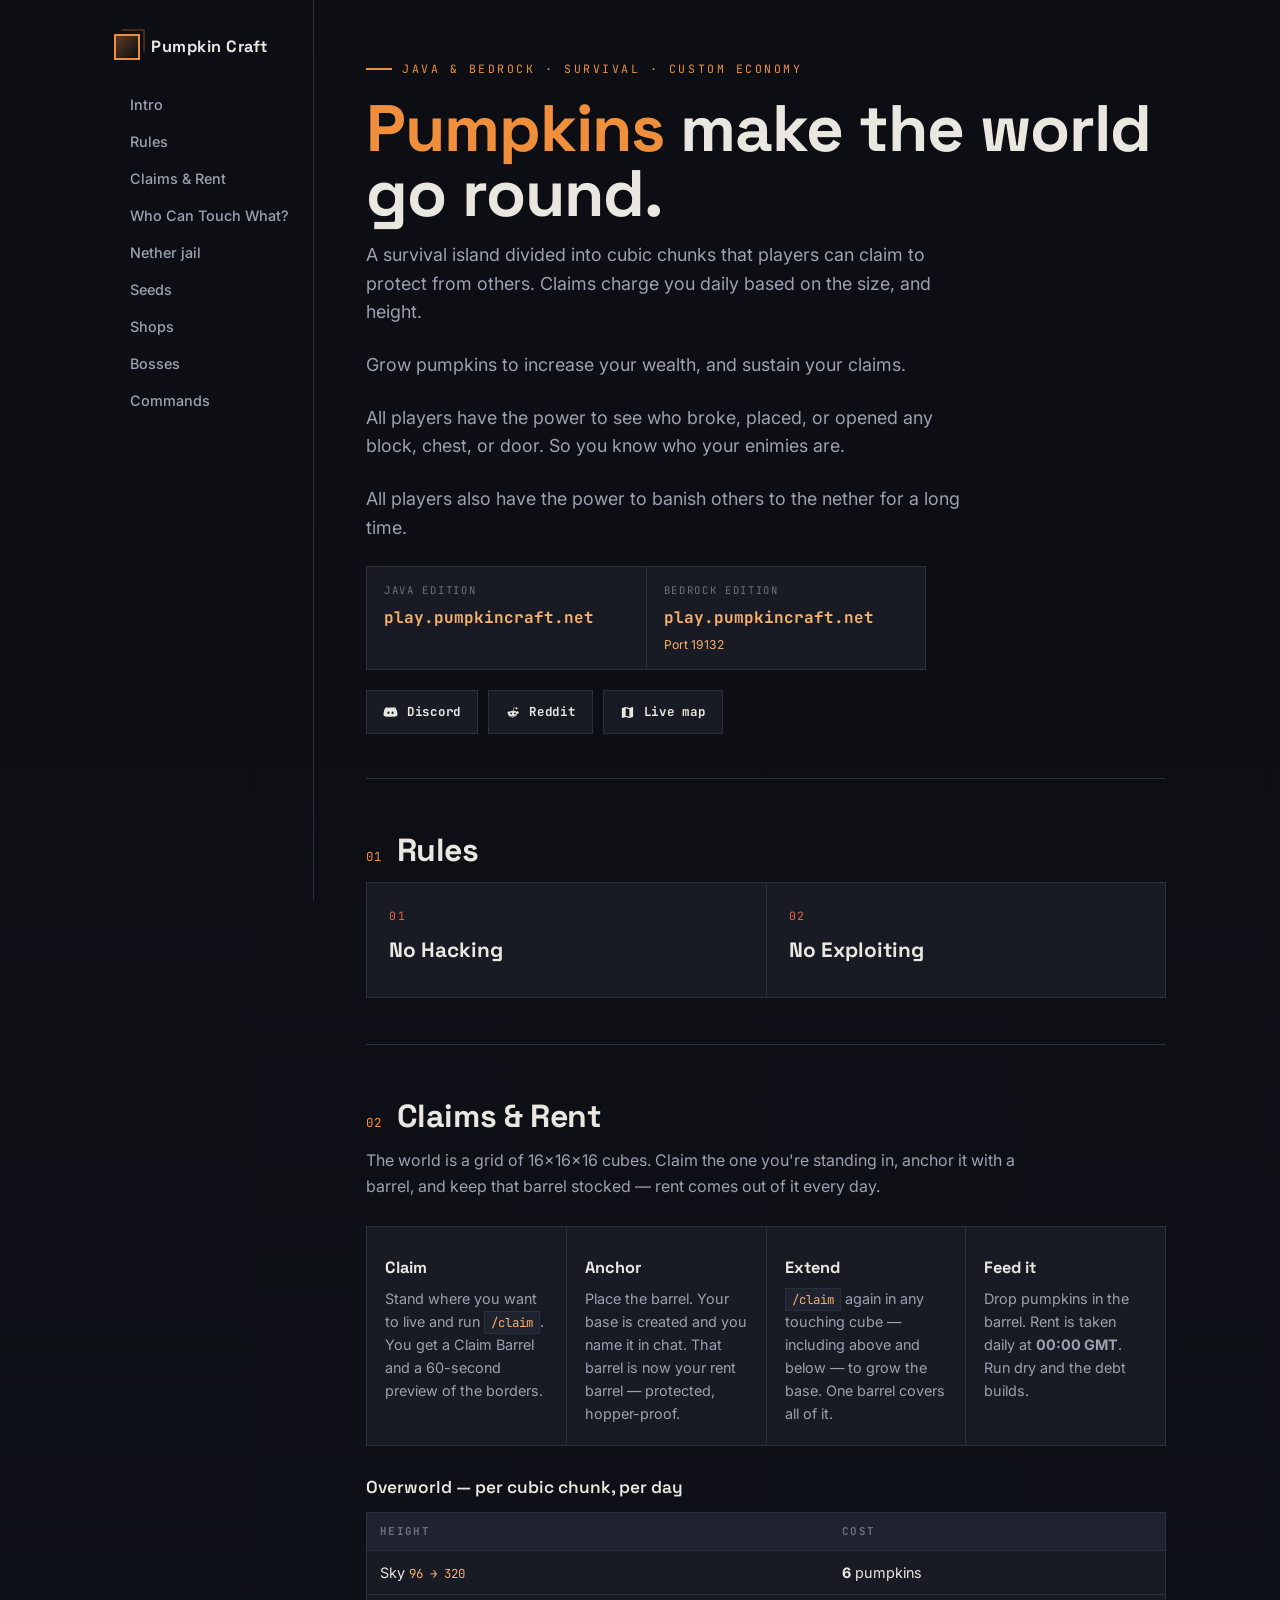
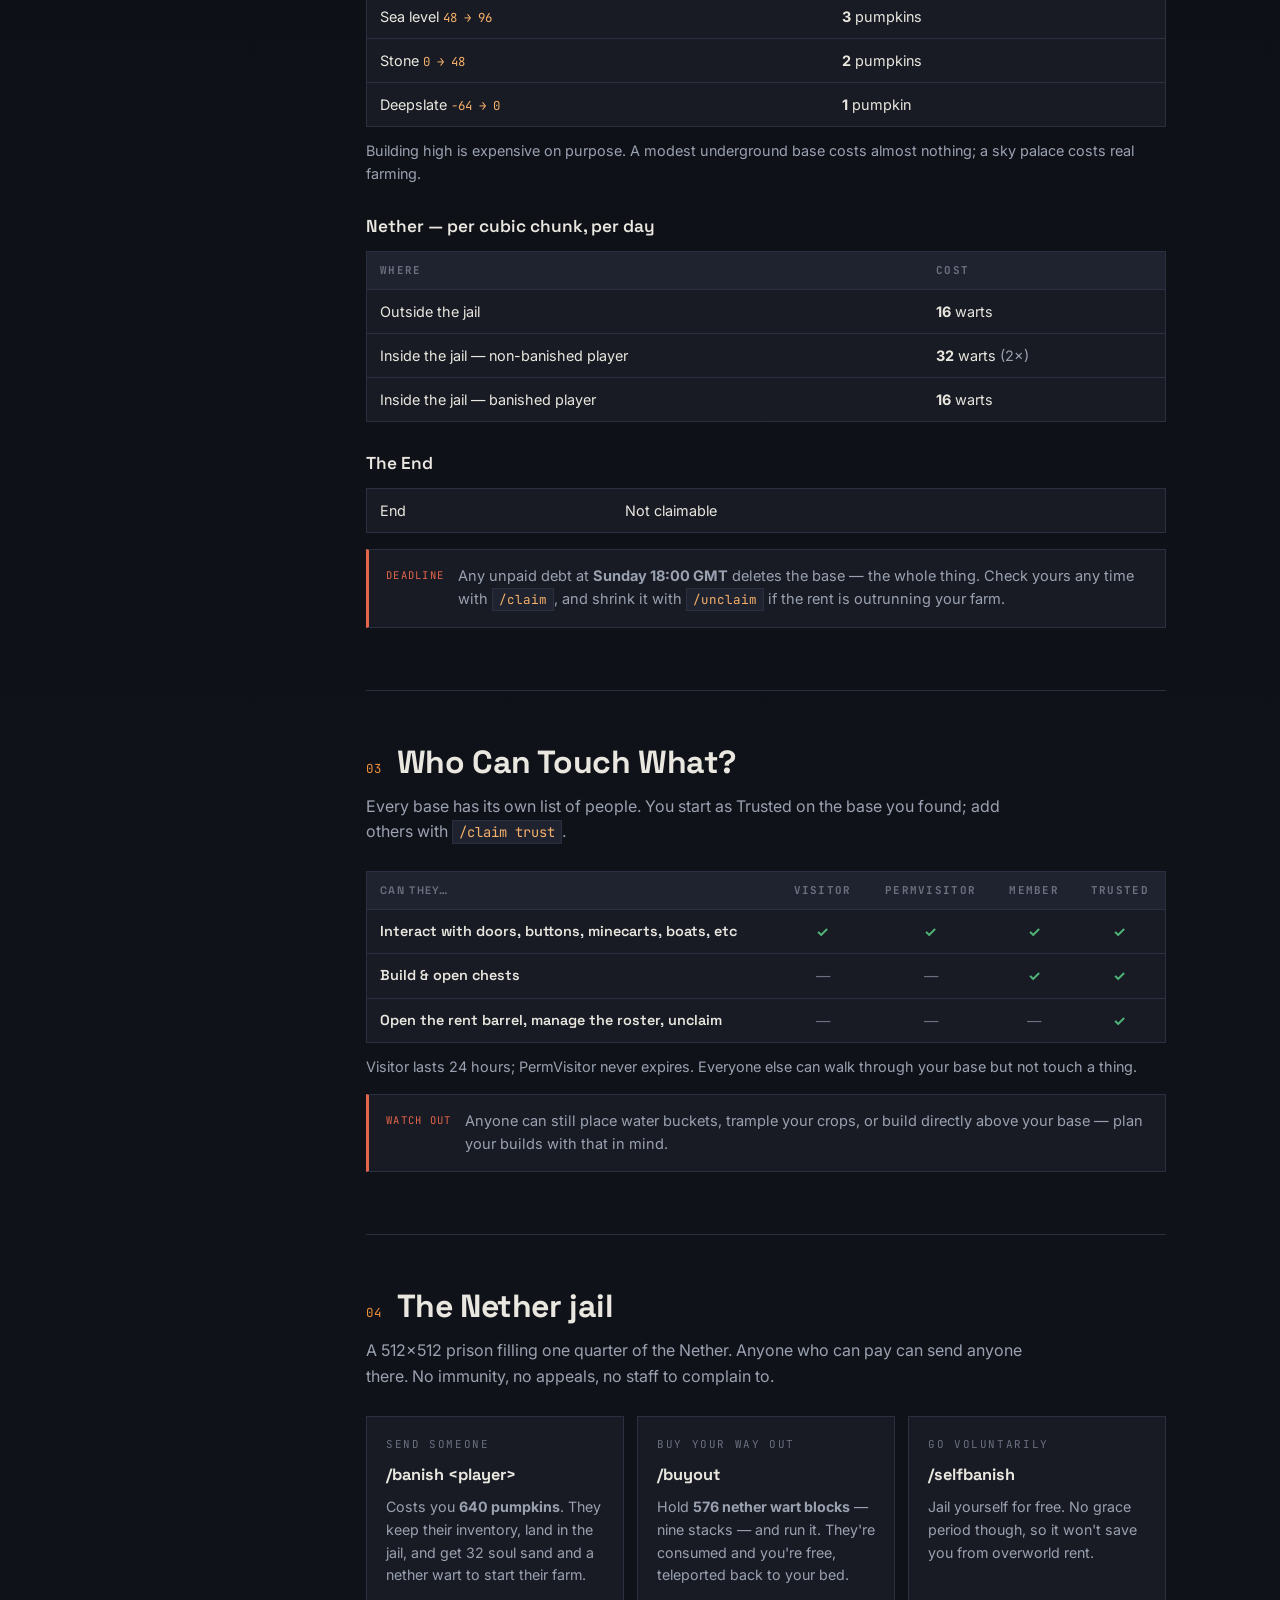
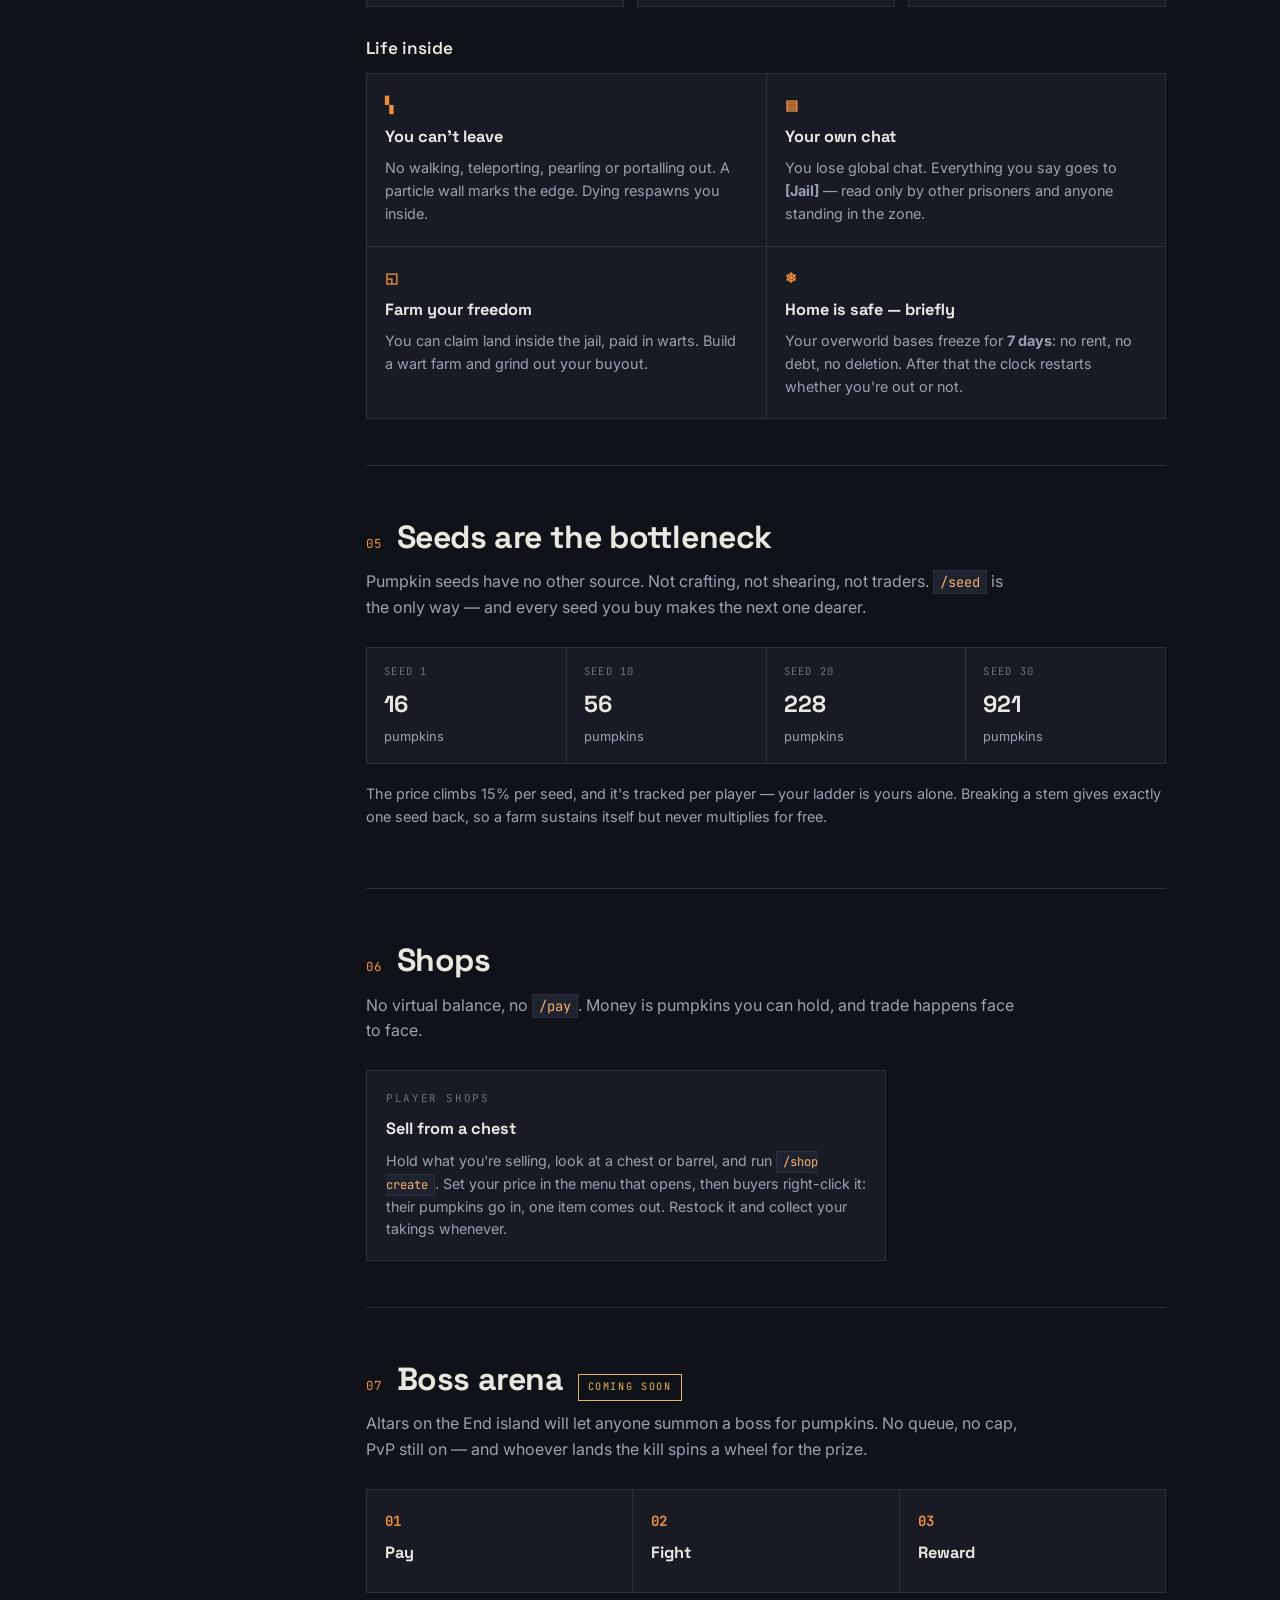
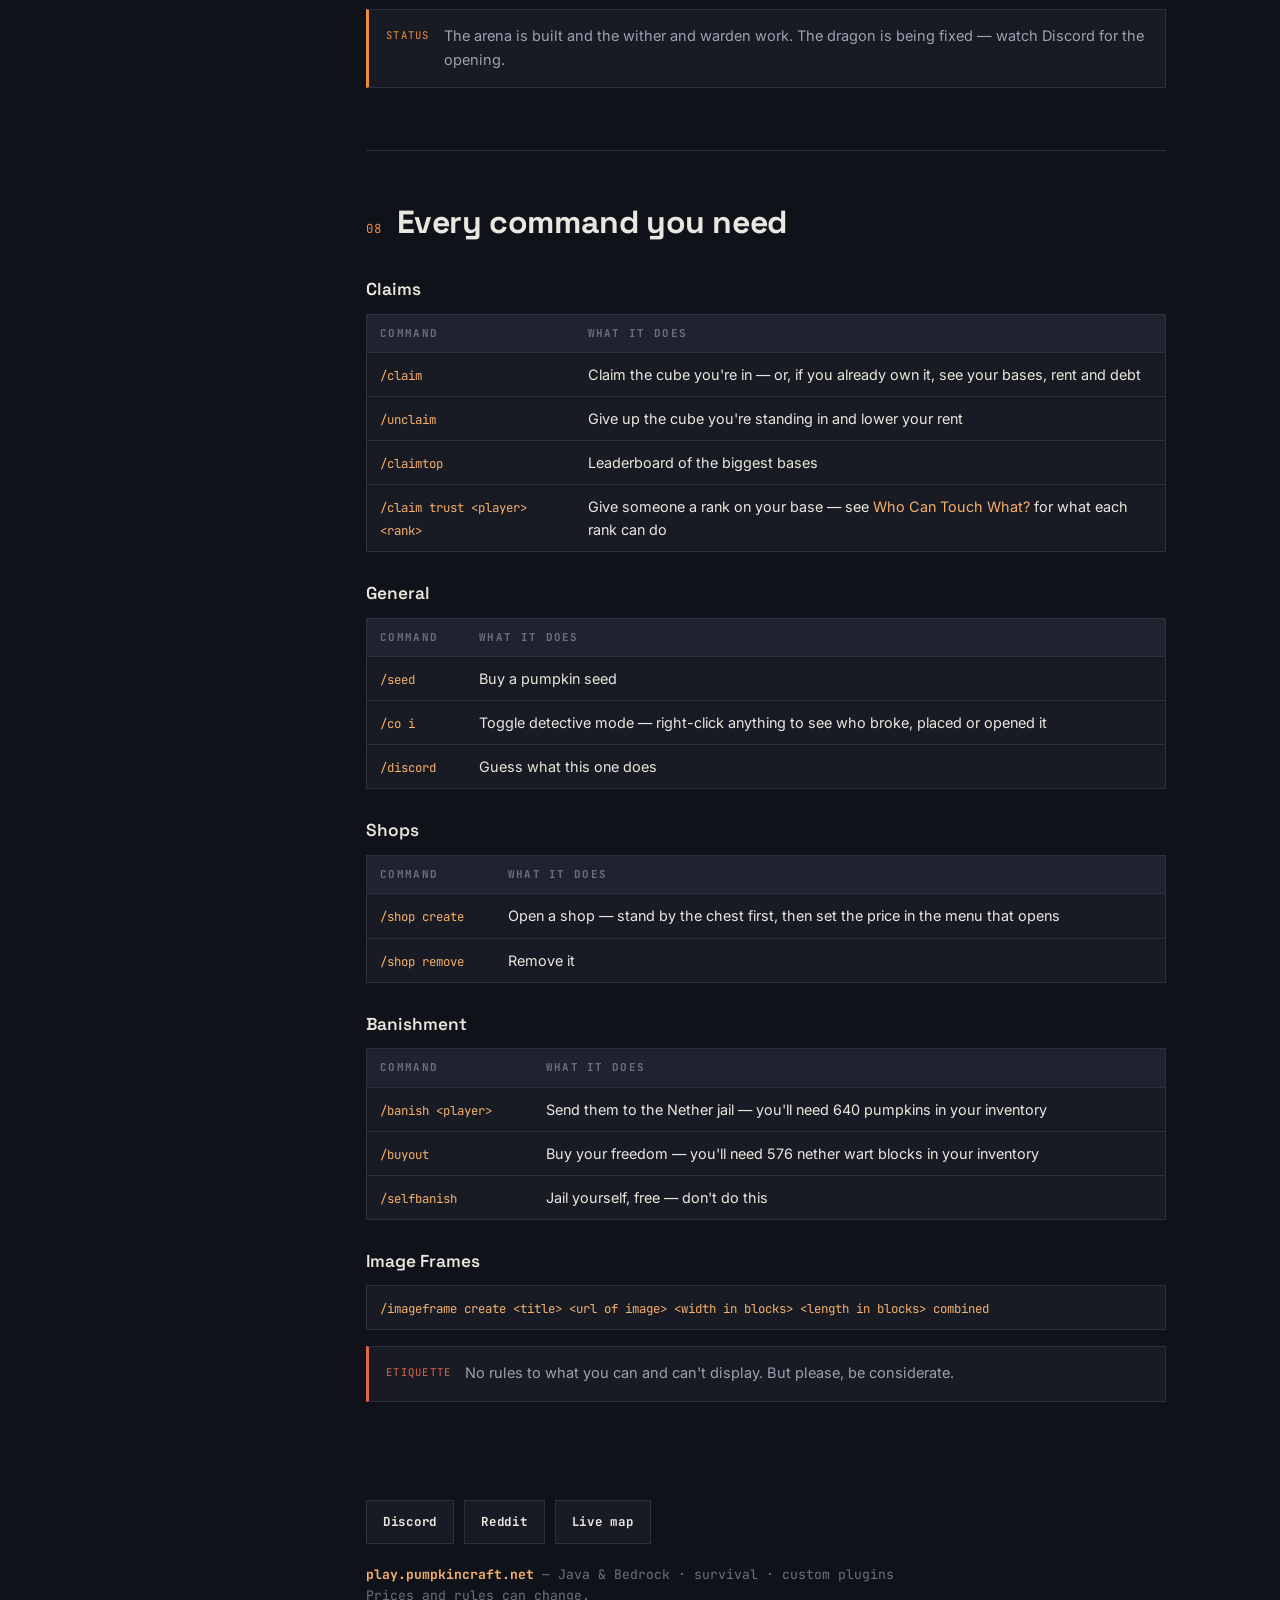
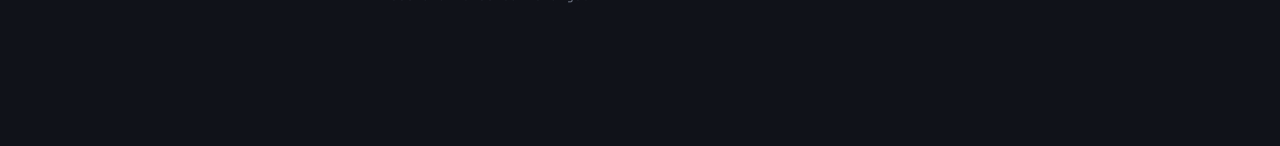
==== index.html @ f7eaabde "Add files via upload" ====
<!DOCTYPE html>
<html lang="en">
<head>
<meta charset="UTF-8">
<meta name="viewport" content="width=device-width, initial-scale=1.0">
<title>Pumpkin Craft — the server</title>
<link rel="preconnect" href="https://fonts.googleapis.com">
<link rel="preconnect" href="https://fonts.gstatic.com" crossorigin>
<link href="https://fonts.googleapis.com/css2?family=Space+Grotesk:wght@500;600;700&family=Inter:wght@400;500;600&family=JetBrains+Mono:wght@400;500;700&display=swap" rel="stylesheet">
<style>
  :root{
    --void:#101219; --panel:#181b24; --panel-2:#1f2330; --line:#2b3040;
    --ink:#e9e7df; --muted:#9aa1b0; --faint:#6b7180;
    --pumpkin:#ef8f3c; --pumpkin-soft:#f6b06a;
    --wart:#c0392b; --jail:#8e44ad; --boss:#b06be0;
    --danger:#e5654b; --ok:#4fb477; --gold:#e6b34d;
    --shadow:0 18px 50px -20px rgba(0,0,0,.7);
    --disp:'Space Grotesk',system-ui,sans-serif;
    --body:'Inter',system-ui,sans-serif;
    --mono:'JetBrains Mono',ui-monospace,monospace;
  }
  *{box-sizing:border-box}
  html{scroll-behavior:smooth}
  body{
    margin:0;background:var(--void);color:var(--ink);font-family:var(--body);
    line-height:1.6;-webkit-font-smoothing:antialiased;
    background-image:
      linear-gradient(180deg,#0c0e14 0%, #101219 40%),
      repeating-linear-gradient(0deg,transparent 0 63px,rgba(255,255,255,.015) 63px 64px),
      repeating-linear-gradient(90deg,transparent 0 63px,rgba(255,255,255,.015) 63px 64px);
  }
  a{color:var(--pumpkin-soft);text-decoration:none}
  a:hover{text-decoration:underline}
  ::selection{background:var(--pumpkin);color:#151109}

  .wrap{max-width:1100px;margin:0 auto;padding:0 24px}
  .layout{display:grid;grid-template-columns:200px 1fr;gap:52px;align-items:start}

  nav.toc{position:sticky;top:0;height:100vh;padding:34px 0;overflow:auto;border-right:1px solid var(--line)}
  .brandmark{display:flex;align-items:center;gap:11px;margin-bottom:26px}
  .cube{width:26px;height:26px;position:relative;flex:none}
  .cube i{position:absolute;inset:0;border:2px solid var(--pumpkin);background:
     linear-gradient(135deg,rgba(239,143,60,.35),rgba(239,143,60,0))}
  .cube i::after{content:"";position:absolute;top:-7px;left:5px;width:100%;height:100%;
     border:2px solid rgba(239,143,60,.4);border-bottom:none;border-left:none;
     clip-path:polygon(0 0,100% 0,100% 100%);opacity:.6}
  .brandmark b{font-family:var(--disp);font-weight:700;letter-spacing:.5px;font-size:1.02rem}
  .toc a{display:block;color:var(--muted);font-size:.9rem;padding:7px 0 7px 14px;
     border-left:2px solid transparent;font-weight:500}
  .toc a:hover{color:var(--ink);text-decoration:none;border-left-color:var(--line)}

  main{padding:34px 0 80px;min-width:0}

  .hero{padding:26px 0 44px;border-bottom:1px solid var(--line)}
  .eyebrow{font-family:var(--mono);font-size:.72rem;letter-spacing:.22em;text-transform:uppercase;
     color:var(--pumpkin);display:flex;gap:10px;align-items:center;margin-bottom:18px}
  .eyebrow::before{content:"";width:26px;height:2px;background:var(--pumpkin)}
  h1{font-family:var(--disp);font-weight:700;font-size:clamp(2.5rem,6vw,4.1rem);line-height:.98;
     margin:0 0 16px;letter-spacing:-1px}
  h1 span{color:var(--pumpkin)}
  .lead{font-size:1.12rem;color:var(--muted);max-width:56ch;margin:0 0 24px}

  .join{display:grid;grid-template-columns:repeat(2,1fr);gap:1px;background:var(--line);
     border:1px solid var(--line);margin:0 0 20px;max-width:560px}
  .join .cell{background:var(--panel);padding:15px 17px}
  .join .lbl{font-family:var(--mono);font-size:.66rem;letter-spacing:.16em;text-transform:uppercase;color:var(--faint)}
  .join .addr{font-family:var(--mono);font-weight:700;font-size:1rem;color:var(--pumpkin-soft);margin-top:6px;word-break:break-all}
  .join small{display:block;color:var(--faint);font-size:.76rem;margin-top:4px}

  .socials{display:flex;flex-wrap:wrap;gap:10px}
  .btn{display:inline-flex;align-items:center;gap:9px;font-family:var(--mono);font-size:.78rem;
     font-weight:700;letter-spacing:.06em;color:var(--ink);background:var(--panel);
     border:1px solid var(--line);padding:11px 16px;transition:border-color .15s,color .15s}
  .btn:hover{text-decoration:none;border-color:var(--pumpkin);color:var(--pumpkin-soft)}
  .btn svg{width:15px;height:15px;fill:currentColor;flex:none}

  section{padding:46px 0;border-bottom:1px solid var(--line)}
  .sec-h{display:flex;align-items:baseline;gap:14px;margin-bottom:6px;flex-wrap:wrap}
  .sec-n{font-family:var(--mono);font-size:.78rem;color:var(--pumpkin);letter-spacing:.1em}
  h2{font-family:var(--disp);font-weight:700;font-size:clamp(1.5rem,3vw,2rem);margin:0;letter-spacing:-.4px}
  .sec-sub{color:var(--muted);max-width:66ch;margin:6px 0 26px}
  h3{font-family:var(--disp);font-weight:600;font-size:1.08rem;margin:28px 0 10px}
  p{margin:0 0 14px}
  .muted{color:var(--muted)}
  .soon{font-family:var(--mono);font-size:.64rem;letter-spacing:.16em;text-transform:uppercase;
     color:var(--gold);border:1px solid var(--gold);padding:4px 9px;white-space:nowrap}

  .rules{display:grid;grid-template-columns:repeat(2,1fr);gap:1px;background:var(--line);border:1px solid var(--line)}
  .rule{background:var(--panel);padding:24px 22px}
  .rule .n{font-family:var(--mono);color:var(--danger);font-size:.72rem;letter-spacing:.16em;text-transform:uppercase}
  .rule h4{font-family:var(--disp);margin:8px 0 6px;font-size:1.3rem}
  .rule p{color:var(--muted);font-size:.92rem;margin:0}

  .steps{display:grid;grid-template-columns:repeat(2,1fr);gap:1px;background:var(--line);border:1px solid var(--line)}
  .steps.q4{grid-template-columns:repeat(4,1fr)}
  .steps.q3{grid-template-columns:repeat(3,1fr)}
  .step{background:var(--panel);padding:20px 18px}
  .step .k{font-family:var(--mono);color:var(--pumpkin);font-size:.88rem;font-weight:700}
  .step h4{font-family:var(--disp);margin:8px 0 6px;font-size:1.02rem}
  .step p{color:var(--muted);font-size:.9rem;margin:0}

  .cards{display:grid;grid-template-columns:repeat(3,1fr);gap:13px}
  .cards.two{grid-template-columns:repeat(2,1fr)}
  .card{background:var(--panel);border:1px solid var(--line);padding:19px}
  .card .ico{font-family:var(--mono);font-size:.68rem;color:var(--faint);letter-spacing:.15em;text-transform:uppercase}
  .card h4{font-family:var(--disp);margin:9px 0 8px;font-size:1.02rem}
  .card p{color:var(--muted);font-size:.89rem;margin:0}

  .tbl{width:100%;border-collapse:collapse;font-size:.9rem;border:1px solid var(--line);background:var(--panel)}
  .tbl th,.tbl td{text-align:left;padding:10px 13px;border-bottom:1px solid var(--line);vertical-align:top}
  .tbl thead th{font-family:var(--mono);font-size:.68rem;letter-spacing:.12em;text-transform:uppercase;
     color:var(--faint);background:var(--panel-2)}
  .tbl tbody tr:last-child td{border-bottom:none}
  .tbl code{font-family:var(--mono);font-size:.86em;color:var(--pumpkin-soft)}
  .tbl.matrix td,.tbl.matrix th{text-align:center}
  .tbl.matrix td:first-child,.tbl.matrix th:first-child{text-align:left;font-weight:600;font-family:var(--disp)}
  .yes{color:var(--ok);font-weight:700}
  .no{color:var(--faint)}

  code.inline{font-family:var(--mono);font-size:.86em;background:var(--panel-2);border:1px solid var(--line);
     padding:2px 6px;color:var(--pumpkin-soft)}

  .callout{display:flex;gap:14px;background:var(--panel);border:1px solid var(--line);
     border-left:3px solid var(--pumpkin);padding:15px 17px;margin:16px 0}
  .callout.warn{border-left-color:var(--danger)}
  .callout.jail{border-left-color:var(--jail)}
  .callout .tag{font-family:var(--mono);font-size:.66rem;letter-spacing:.12em;text-transform:uppercase;
     color:var(--pumpkin);flex:none;padding-top:2px}
  .callout.warn .tag{color:var(--danger)}
  .callout.jail .tag{color:var(--boss)}
  .callout p{margin:0;font-size:.91rem;color:var(--muted)}

  .strip{display:flex;flex-wrap:wrap;gap:1px;background:var(--line);border:1px solid var(--line);margin:18px 0}
  .strip .cell{background:var(--panel);padding:15px 17px;flex:1;min-width:130px}
  .strip .lbl{font-family:var(--mono);font-size:.66rem;letter-spacing:.12em;text-transform:uppercase;color:var(--faint)}
  .strip .big{font-family:var(--disp);font-weight:700;font-size:1.45rem;margin-top:6px}
  .strip small{color:var(--muted);font-size:.8rem}

  footer{padding:36px 0 60px;color:var(--faint);font-size:.82rem;font-family:var(--mono)}
  footer b{color:var(--pumpkin-soft)}
  footer .socials{margin:0 0 20px}

  @media (max-width:900px){
    .layout{grid-template-columns:1fr;gap:0}
    nav.toc{position:static;height:auto;border-right:none;border-bottom:1px solid var(--line);padding:20px 0}
    .toc-links{display:flex;flex-wrap:wrap;gap:4px 16px}
    .steps,.steps.q4,.cards,.cards.two,.rules,.join{grid-template-columns:1fr}
  }
</style>
</head>
<body>
<div class="wrap layout">

  <nav class="toc">
    <div class="brandmark"><span class="cube"><i></i></span><b>Pumpkin Craft</b></div>
    <div class="toc-links">
      <a href="#top">Intro</a>
      <a href="#rules">Rules</a>
      <a href="#claims">Claims &amp; Rent</a>
      <a href="#roles">Who Can Touch What?</a>
      <a href="#jail">Nether jail</a>
      <a href="#seeds">Seeds</a>
      <a href="#shops">Shops</a>
      <a href="#bosses">Bosses</a>
      <a href="#commands">Commands</a>
    </div>
  </nav>

  <main>

    <header class="hero" id="top">
      <div class="eyebrow">Java &amp; Bedrock · survival · custom economy</div>
      <h1><span>Pumpkins</span> make the world go round.</h1>
      <p class="lead">A survival island divided into cubic chunks that players can claim to protect from others. Claims charge you daily based on the size, and height.</p>
      <p class="lead">Grow pumpkins to increase your wealth, and sustain your claims.</p>
      <p class="lead">All players have the power to see who broke, placed, or opened any block, chest, or door. So you know who your enimies are.</p>
      <p class="lead">All players also have the power to banish others to the nether for a long time.</p>

      <div class="join">
        <div class="cell">
          <div class="lbl">Java Edition</div>
          <div class="addr">play.pumpkincraft.net</div>
        </div>
        <div class="cell">
          <div class="lbl">Bedrock Edition</div>
          <div class="addr">play.pumpkincraft.net</div>
          <small style="color:var(--pumpkin-soft)">Port 19132</small>
        </div>
      </div>

      <div class="socials">
        <a class="btn" href="https://discord.gg/RKasqu5857" target="_blank" rel="noopener">
          <svg viewBox="0 0 24 24" aria-hidden="true"><path d="M20.3 4.4A19.8 19.8 0 0 0 15.9 3l-.2.4c1.6.4 3 1.1 4.3 2A16.2 16.2 0 0 0 12 3.9c-2.8 0-5.5.6-8 1.6C5.3 4.5 6.7 3.8 8.3 3.4L8.1 3a19.8 19.8 0 0 0-4.4 1.4C1.3 8.6.7 12.7 1 16.7a19.9 19.9 0 0 0 6 3l.5-.7a12.8 12.8 0 0 1-2-1l.5-.4a14.2 14.2 0 0 0 12 0l.5.4c-.6.4-1.3.7-2 1l.5.7a19.9 19.9 0 0 0 6-3c.4-4.6-.7-8.6-3.2-12.3ZM8.7 14.2c-1 0-1.7-.9-1.7-2s.7-2 1.7-2 1.8.9 1.7 2c0 1.1-.7 2-1.7 2Zm6.6 0c-1 0-1.7-.9-1.7-2s.7-2 1.7-2 1.8.9 1.7 2c0 1.1-.7 2-1.7 2Z"/></svg>
          Discord</a>
        <a class="btn" href="#" target="_blank" rel="noopener"><!-- TODO: subreddit URL -->
          <svg viewBox="0 0 24 24" aria-hidden="true"><path d="M22 12a2 2 0 0 0-3.4-1.4 9.8 9.8 0 0 0-5.2-1.6l.9-4.1 2.9.6a1.4 1.4 0 1 0 .1-.7l-3.2-.7a.4.4 0 0 0-.4.3l-1 4.6a9.8 9.8 0 0 0-5.3 1.6A2 2 0 1 0 5 13.9a4 4 0 0 0 0 .6c0 3 3.1 5.3 7 5.3s7-2.4 7-5.3a4 4 0 0 0 0-.6A2 2 0 0 0 22 12ZM8.5 13.4a1.4 1.4 0 1 1 2.8 0 1.4 1.4 0 0 1-2.8 0Zm7.8 3.8a5.3 5.3 0 0 1-4.3 1.3 5.3 5.3 0 0 1-4.3-1.3.4.4 0 0 1 .5-.5 4.5 4.5 0 0 0 3.8 1 4.5 4.5 0 0 0 3.8-1 .4.4 0 1 1 .5.5Zm-.3-2.4a1.4 1.4 0 1 1 0-2.8 1.4 1.4 0 0 1 0 2.8Z"/></svg>
          Reddit</a>
        <a class="btn" href="http://map.pumpkincraft.net:8123" target="_blank" rel="noopener">
          <svg viewBox="0 0 24 24" aria-hidden="true"><path d="M15 4.8 9 3 3.4 4.7a.6.6 0 0 0-.4.5v15a.5.5 0 0 0 .6.5L9 19l6 1.8 5.6-1.7a.6.6 0 0 0 .4-.5v-15a.5.5 0 0 0-.6-.5L15 4.8ZM9 5.1l6 1.8v12L9 17.1v-12Z"/></svg>
          Live map</a>
      </div>
    </header>

    <!-- RULES -->
    <section id="rules">
      <div class="sec-h"><span class="sec-n">01</span><h2>Rules</h2></div>
      <div class="rules">
        <div class="rule"><div class="n">01</div><h4>No Hacking</h4></div>
        <div class="rule"><div class="n">02</div><h4>No Exploiting</h4></div>
      </div>
    </section>

    <!-- CLAIMS -->
    <section id="claims">
      <div class="sec-h"><span class="sec-n">02</span><h2>Claims &amp; Rent</h2></div>
      <p class="sec-sub">The world is a grid of 16×16×16 cubes. Claim the one you're standing in, anchor it with a barrel, and keep that barrel stocked — rent comes out of it every day.</p>

      <div class="steps q4">
        <div class="step"><h4>Claim</h4>
          <p>Stand where you want to live and run <code class="inline">/claim</code>. You get a Claim Barrel and a 60-second preview of the borders.</p></div>
        <div class="step"><h4>Anchor</h4>
          <p>Place the barrel. Your base is created and you name it in chat. That barrel is now your rent barrel — protected, hopper-proof.</p></div>
        <div class="step"><h4>Extend</h4>
          <p><code class="inline">/claim</code> again in any touching cube — including above and below — to grow the base. One barrel covers all of it.</p></div>
        <div class="step"><h4>Feed it</h4>
          <p>Drop pumpkins in the barrel. Rent is taken daily at <b>00:00 GMT</b>. Run dry and the debt builds.</p></div>
      </div>

      <h3>Overworld — per cubic chunk, per day</h3>
      <table class="tbl">
        <thead><tr><th>Height</th><th>Cost</th></tr></thead>
        <tbody>
          <tr><td>Sky <code>96 → 320</code></td><td><b>6</b> pumpkins</td></tr>
          <tr><td>Sea level <code>48 → 96</code></td><td><b>3</b> pumpkins</td></tr>
          <tr><td>Stone <code>0 → 48</code></td><td><b>2</b> pumpkins</td></tr>
          <tr><td>Deepslate <code>-64 → 0</code></td><td><b>1</b> pumpkin</td></tr>
        </tbody>
      </table>
      <p class="muted" style="font-size:.9rem;margin-top:12px">Building high is expensive on purpose. A modest underground base costs almost nothing; a sky palace costs real farming.</p>

      <h3>Nether — per cubic chunk, per day</h3>
      <table class="tbl">
        <thead><tr><th>Where</th><th>Cost</th></tr></thead>
        <tbody>
          <tr><td>Outside the jail</td><td><b>16</b> warts</td></tr>
          <tr><td>Inside the jail — non-banished player</td><td><b>32</b> warts <span class="muted">(2×)</span></td></tr>
          <tr><td>Inside the jail — banished player</td><td><b>16</b> warts</td></tr>
        </tbody>
      </table>

      <h3>The End</h3>
      <table class="tbl">
        <tbody>
          <tr><td>End</td><td>Not claimable</td></tr>
        </tbody>
      </table>

      <div class="callout warn"><span class="tag">Deadline</span>
        <p>Any unpaid debt at <b>Sunday 18:00 GMT</b> deletes the base — the whole thing. Check yours any time with <code class="inline">/claim</code>, and shrink it with <code class="inline">/unclaim</code> if the rent is outrunning your farm.</p></div>
    </section>

    <!-- ROLES -->
    <section id="roles">
      <div class="sec-h"><span class="sec-n">03</span><h2>Who Can Touch What?</h2></div>
      <p class="sec-sub">Every base has its own list of people. You start as Trusted on the base you found; add others with <code class="inline">/claim trust</code>.</p>
      <table class="tbl matrix">
        <thead><tr><th>Can they…</th><th>Visitor</th><th>PermVisitor</th><th>Member</th><th>Trusted</th></tr></thead>
        <tbody>
          <tr><td>Interact with doors, buttons, minecarts, boats, etc</td><td class="yes">✓</td><td class="yes">✓</td><td class="yes">✓</td><td class="yes">✓</td></tr>
          <tr><td>Build &amp; open chests</td><td class="no">—</td><td class="no">—</td><td class="yes">✓</td><td class="yes">✓</td></tr>
          <tr><td>Open the rent barrel, manage the roster, unclaim</td><td class="no">—</td><td class="no">—</td><td class="no">—</td><td class="yes">✓</td></tr>
        </tbody>
      </table>
      <p class="muted" style="margin-top:12px;font-size:.9rem">Visitor lasts 24 hours; PermVisitor never expires. Everyone else can walk through your base but not touch a thing.</p>
      <div class="callout warn"><span class="tag">Watch out</span>
        <p>Anyone can still place water buckets, trample your crops, or build directly above your base — plan your builds with that in mind.</p></div>
    </section>

    <!-- JAIL -->
    <section id="jail">
      <div class="sec-h"><span class="sec-n">04</span><h2>The Nether jail</h2></div>
      <p class="sec-sub">A 512×512 prison filling one quarter of the Nether. Anyone who can pay can send anyone there. No immunity, no appeals, no staff to complain to.</p>

      <div class="cards">
        <div class="card"><div class="ico">Send someone</div><h4>/banish &lt;player&gt;</h4>
          <p>Costs you <b>640 pumpkins</b>. They keep their inventory, land in the jail, and get 32 soul sand and a nether wart to start their farm.</p></div>
        <div class="card"><div class="ico">Buy your way out</div><h4>/buyout</h4>
          <p>Hold <b>576 nether wart blocks</b> — nine stacks — and run it. They're consumed and you're free, teleported back to your bed.</p></div>
        <div class="card"><div class="ico">Go voluntarily</div><h4>/selfbanish</h4>
          <p>Jail yourself for free. No grace period though, so it won't save you from overworld rent.</p></div>
      </div>

      <h3>Life inside</h3>
      <div class="steps">
        <div class="step"><div class="k">▚</div><h4>You can't leave</h4>
          <p>No walking, teleporting, pearling or portalling out. A particle wall marks the edge. Dying respawns you inside.</p></div>
        <div class="step"><div class="k">▤</div><h4>Your own chat</h4>
          <p>You lose global chat. Everything you say goes to <b>[Jail]</b> — read only by other prisoners and anyone standing in the zone.</p></div>
        <div class="step"><div class="k">◱</div><h4>Farm your freedom</h4>
          <p>You can claim land inside the jail, paid in warts. Build a wart farm and grind out your buyout.</p></div>
        <div class="step"><div class="k">❄</div><h4>Home is safe — briefly</h4>
          <p>Your overworld bases freeze for <b>7 days</b>: no rent, no debt, no deletion. After that the clock restarts whether you're out or not.</p></div>
      </div>
    </section>

    <!-- SEEDS -->
    <section id="seeds">
      <div class="sec-h"><span class="sec-n">05</span><h2>Seeds are the bottleneck</h2></div>
      <p class="sec-sub">Pumpkin seeds have no other source. Not crafting, not shearing, not traders. <code class="inline">/seed</code> is the only way — and every seed you buy makes the next one dearer.</p>
      <div class="strip">
        <div class="cell"><div class="lbl">Seed 1</div><div class="big">16</div><small>pumpkins</small></div>
        <div class="cell"><div class="lbl">Seed 10</div><div class="big">56</div><small>pumpkins</small></div>
        <div class="cell"><div class="lbl">Seed 20</div><div class="big">228</div><small>pumpkins</small></div>
        <div class="cell"><div class="lbl">Seed 30</div><div class="big">921</div><small>pumpkins</small></div>
      </div>
      <p class="muted" style="font-size:.9rem">The price climbs 15% per seed, and it's tracked per player — your ladder is yours alone. Breaking a stem gives exactly one seed back, so a farm sustains itself but never multiplies for free.</p>
    </section>

    <!-- SHOPS -->
    <section id="shops">
      <div class="sec-h"><span class="sec-n">06</span><h2>Shops</h2></div>
      <p class="sec-sub">No virtual balance, no <code class="inline">/pay</code>. Money is pumpkins you can hold, and trade happens face to face.</p>
      <div class="card" style="max-width:520px">
        <div class="ico">Player shops</div><h4>Sell from a chest</h4>
        <p>Hold what you're selling, look at a chest or barrel, and run <code class="inline">/shop create</code>. Set your price in the menu that opens, then buyers right-click it: their pumpkins go in, one item comes out. Restock it and collect your takings whenever.</p>
      </div>
    </section>

    <!-- BOSSES -->
    <section id="bosses">
      <div class="sec-h"><span class="sec-n">07</span><h2>Boss arena</h2><span class="soon">Coming soon</span></div>
      <p class="sec-sub">Altars on the End island will let anyone summon a boss for pumpkins. No queue, no cap, PvP still on — and whoever lands the kill spins a wheel for the prize.</p>
      <div class="steps q3">
        <div class="step"><div class="k">01</div><h4>Pay</h4></div>
        <div class="step"><div class="k">02</div><h4>Fight</h4></div>
        <div class="step"><div class="k">03</div><h4>Reward</h4></div>
      </div>
      <div class="callout"><span class="tag">Status</span>
        <p>The arena is built and the wither and warden work. The dragon is being fixed — watch Discord for the opening.</p></div>
    </section>

    <!-- COMMANDS -->
    <section id="commands" style="border-bottom:none">
      <div class="sec-h"><span class="sec-n">08</span><h2>Every command you need</h2></div>

      <h3>Claims</h3>
      <table class="tbl">
        <thead><tr><th>Command</th><th>What it does</th></tr></thead>
        <tbody>
          <tr><td><code>/claim</code></td><td>Claim the cube you're in — or, if you already own it, see your bases, rent and debt</td></tr>
          <tr><td><code>/unclaim</code></td><td>Give up the cube you're standing in and lower your rent</td></tr>
          <tr><td><code>/claimtop</code></td><td>Leaderboard of the biggest bases</td></tr>
          <tr><td><code>/claim trust &lt;player&gt; &lt;rank&gt;</code></td><td>Give someone a rank on your base — see <a href="#roles">Who Can Touch What?</a> for what each rank can do</td></tr>
        </tbody>
      </table>

      <h3>General</h3>
      <table class="tbl">
        <thead><tr><th>Command</th><th>What it does</th></tr></thead>
        <tbody>
          <tr><td><code>/seed</code></td><td>Buy a pumpkin seed</td></tr>
          <tr><td><code>/co i</code></td><td>Toggle detective mode — right-click anything to see who broke, placed or opened it</td></tr>
          <tr><td><code>/discord</code></td><td>Guess what this one does</td></tr>
        </tbody>
      </table>

      <h3>Shops</h3>
      <table class="tbl">
        <thead><tr><th>Command</th><th>What it does</th></tr></thead>
        <tbody>
          <tr><td><code>/shop create</code></td><td>Open a shop — stand by the chest first, then set the price in the menu that opens</td></tr>
          <tr><td><code>/shop remove</code></td><td>Remove it</td></tr>
        </tbody>
      </table>

      <h3>Banishment</h3>
      <table class="tbl">
        <thead><tr><th>Command</th><th>What it does</th></tr></thead>
        <tbody>
          <tr><td><code>/banish &lt;player&gt;</code></td><td>Send them to the Nether jail — you'll need 640 pumpkins in your inventory</td></tr>
          <tr><td><code>/buyout</code></td><td>Buy your freedom — you'll need 576 nether wart blocks in your inventory</td></tr>
          <tr><td><code>/selfbanish</code></td><td>Jail yourself, free — don't do this</td></tr>
        </tbody>
      </table>

      <h3>Image Frames</h3>
      <table class="tbl">
        <tbody>
          <tr><td><code>/imageframe create &lt;title&gt; &lt;url of image&gt; &lt;width in blocks&gt; &lt;length in blocks&gt; combined</code></td></tr>
        </tbody>
      </table>
      <div class="callout warn"><span class="tag">Etiquette</span>
        <p>No rules to what you can and can't display. But please, be considerate.</p></div>
    </section>

    <footer>
      <div class="socials">
        <a class="btn" href="https://discord.gg/RKasqu5857" target="_blank" rel="noopener">Discord</a>
        <a class="btn" href="#" target="_blank" rel="noopener"><!-- TODO: subreddit URL -->Reddit</a>
        <a class="btn" href="http://map.pumpkincraft.net:8123" target="_blank" rel="noopener">Live map</a>
      </div>
      <b>play.pumpkincraft.net</b> — Java &amp; Bedrock · survival · custom plugins<br>
      Prices and rules can change.
    </footer>

  </main>
</div>
</body>
</html>
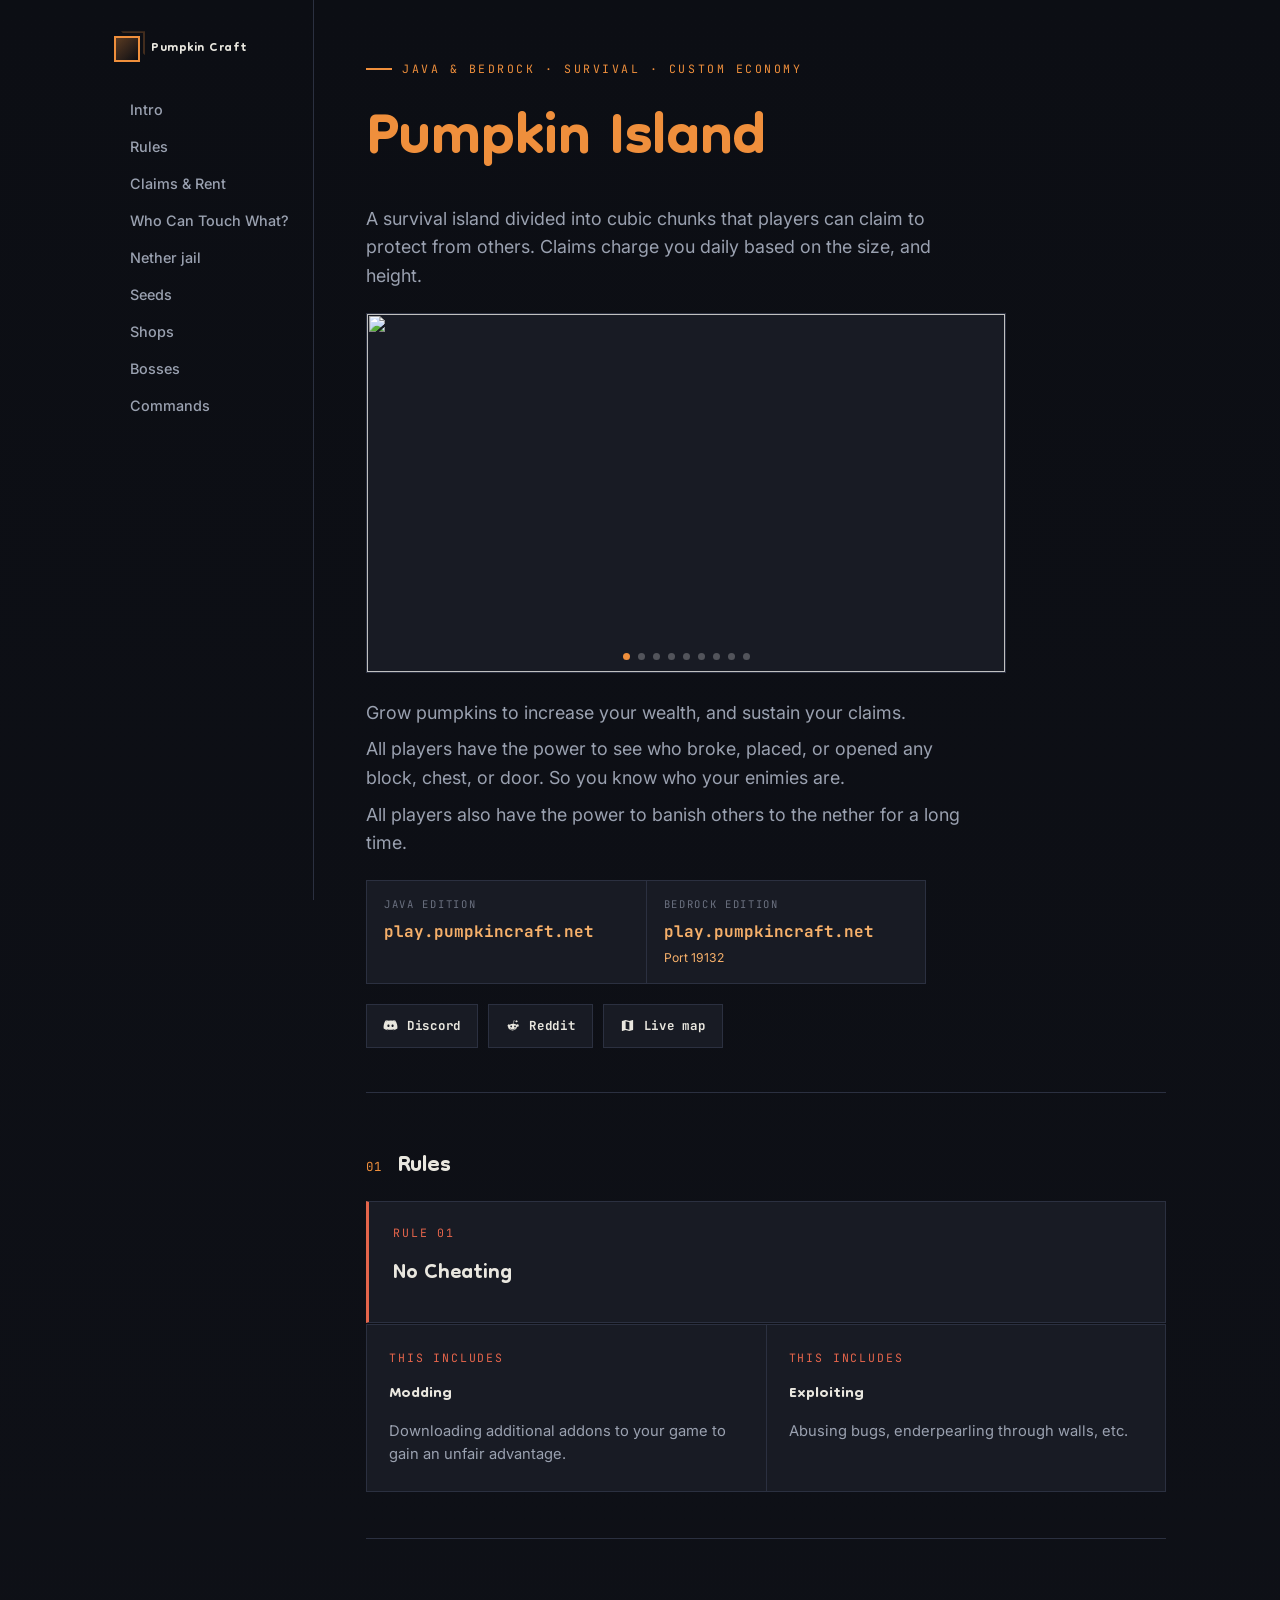
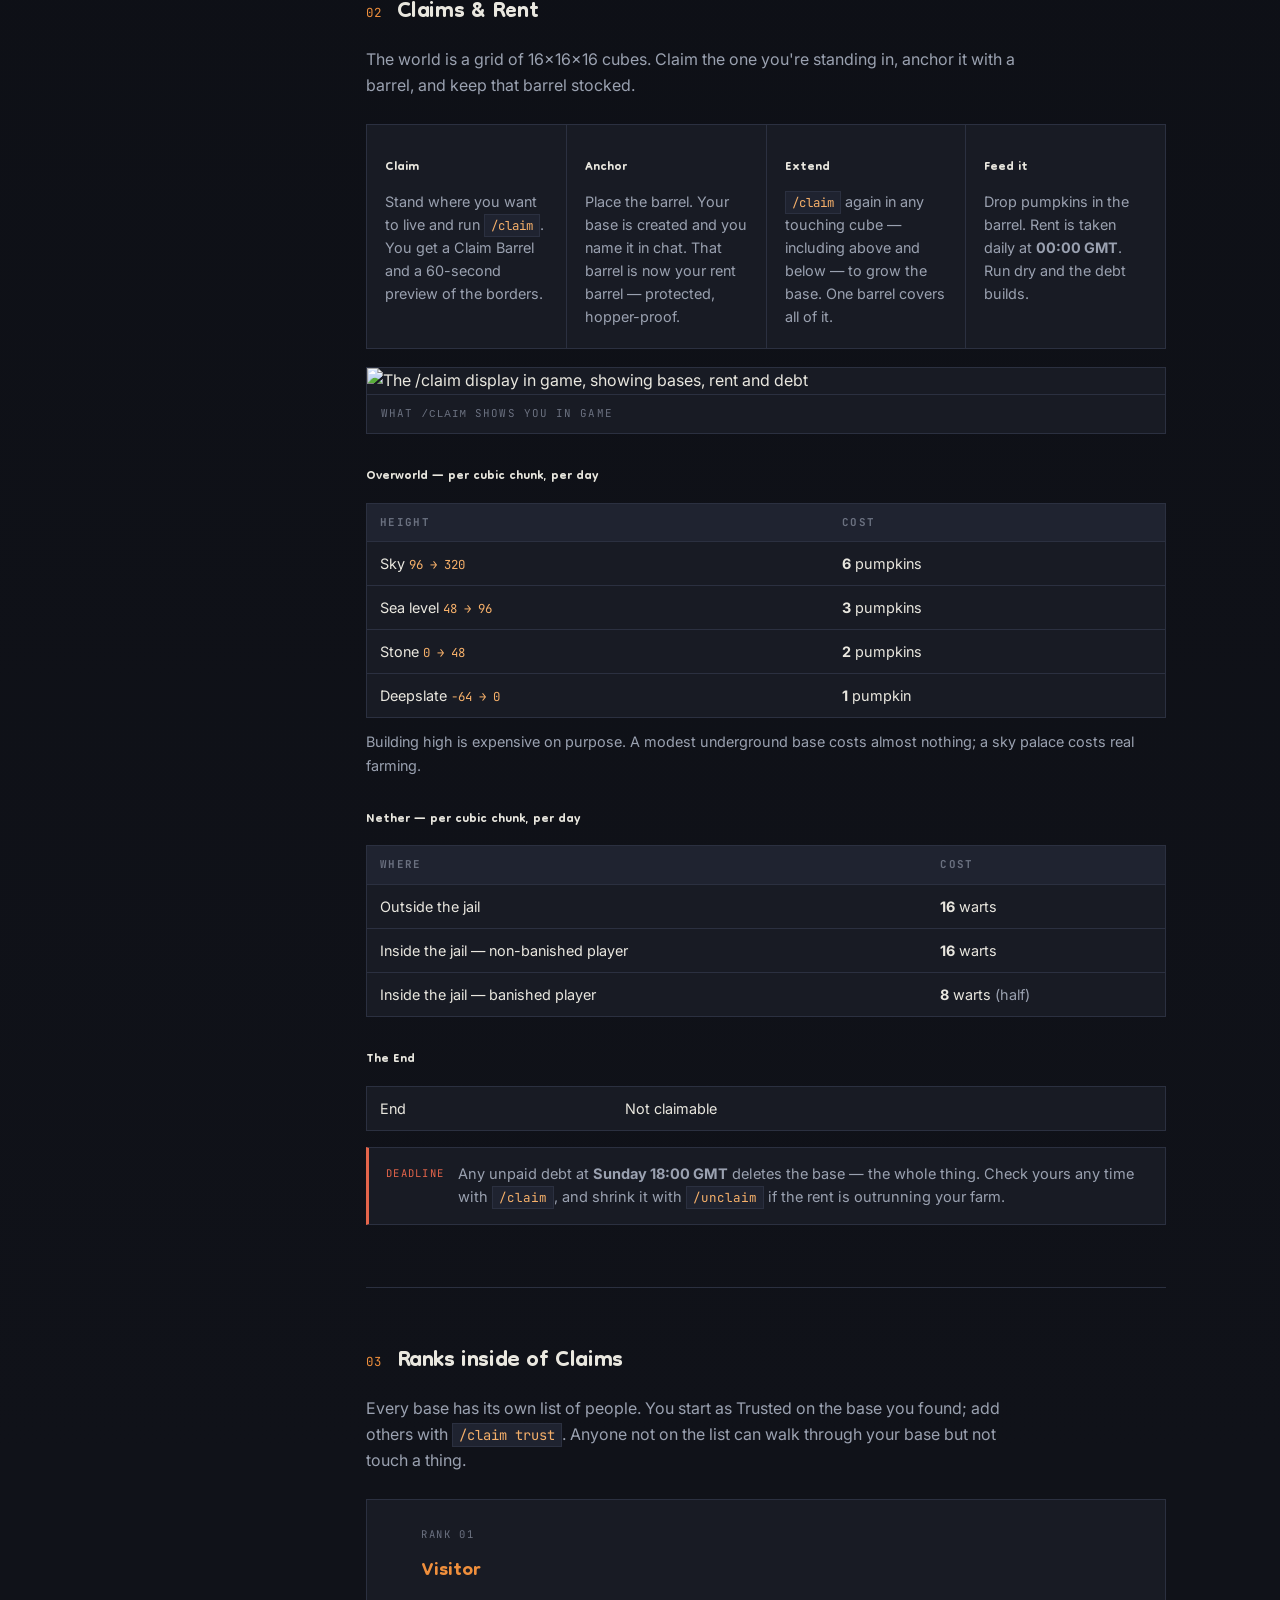
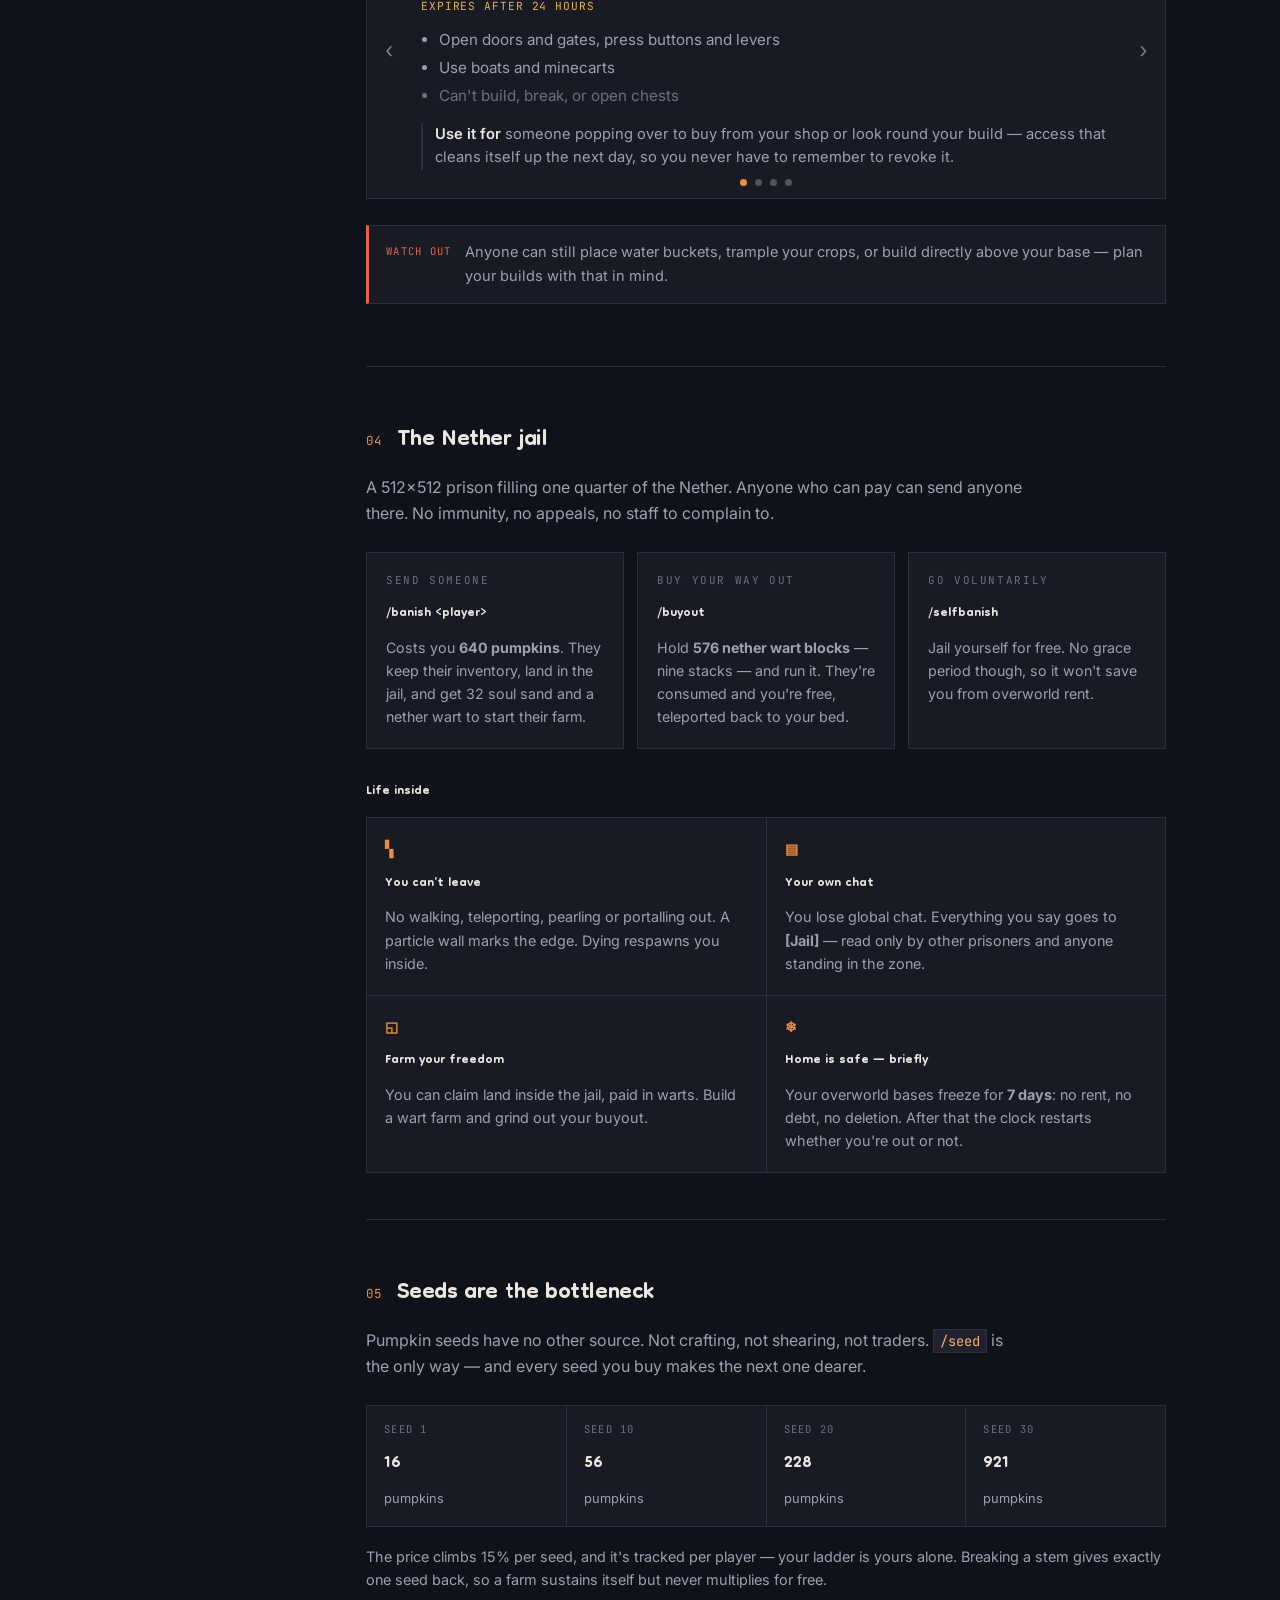
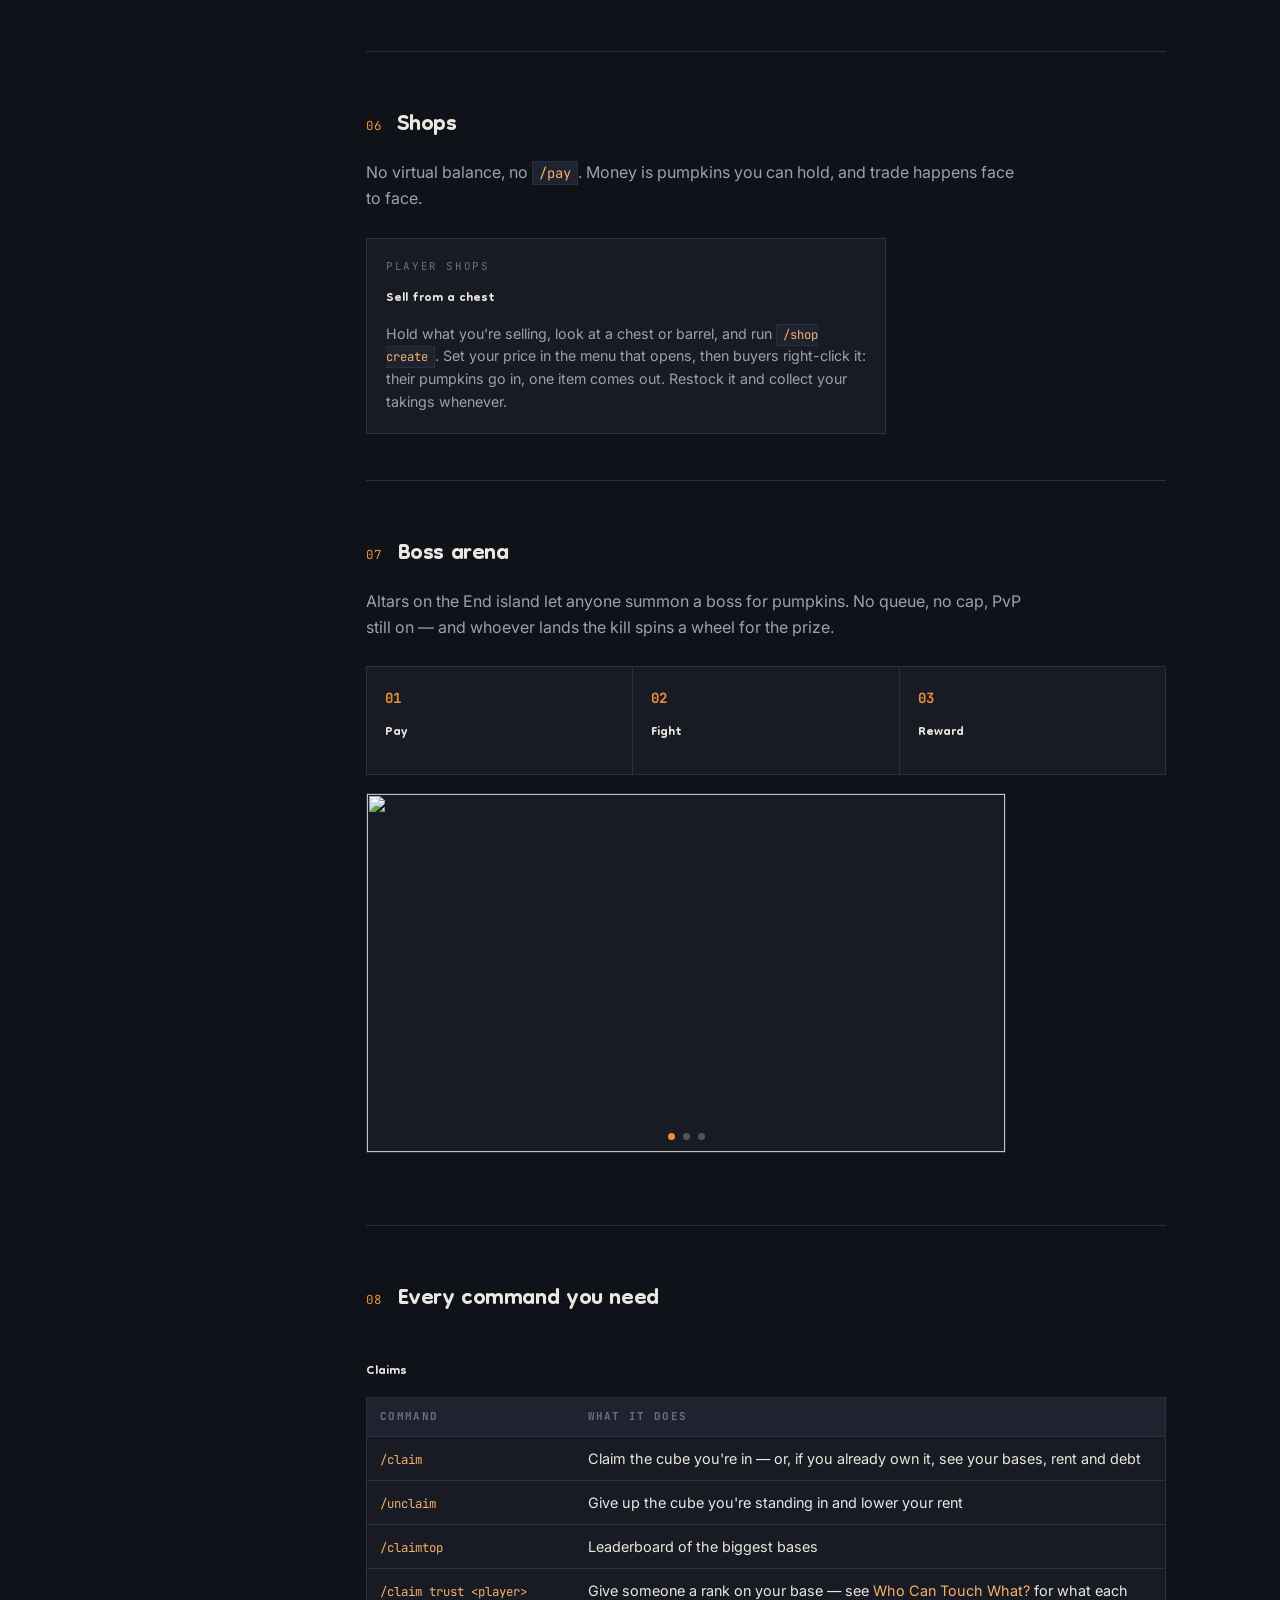
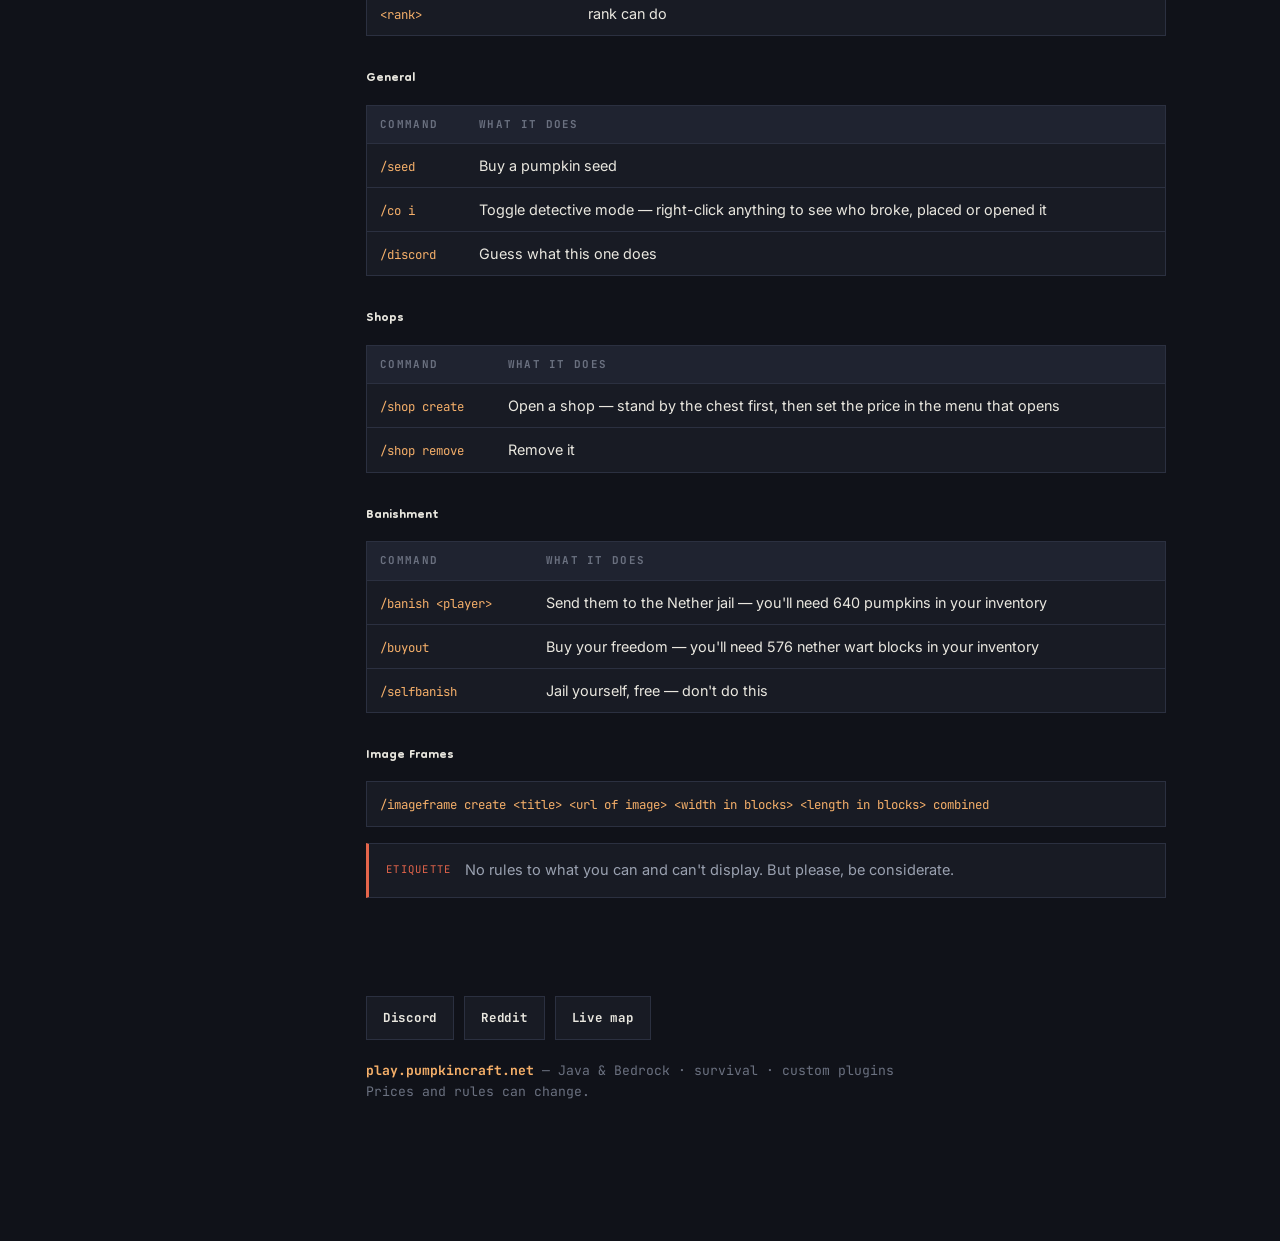
==== commit 4e4b8865: "Update index.html updated some new server context added slideshows" ====
--- a/index.html
+++ b/index.html
@@ -6,7 +6,7 @@
 <title>Pumpkin Craft — the server</title>
 <link rel="preconnect" href="https://fonts.googleapis.com">
 <link rel="preconnect" href="https://fonts.gstatic.com" crossorigin>
-<link href="https://fonts.googleapis.com/css2?family=Space+Grotesk:wght@500;600;700&family=Inter:wght@400;500;600&family=JetBrains+Mono:wght@400;500;700&display=swap" rel="stylesheet">
+<link href="https://fonts.googleapis.com/css2?family=Dongle:wght@400;700&family=Space+Grotesk:wght@500;600;700&family=Inter:wght@400;500;600&family=JetBrains+Mono:wght@400;500;700&display=swap" rel="stylesheet">
 <style>
   :root{
     --void:#101219; --panel:#181b24; --panel-2:#1f2330; --line:#2b3040;
@@ -15,7 +15,7 @@
     --wart:#c0392b; --jail:#8e44ad; --boss:#b06be0;
     --danger:#e5654b; --ok:#4fb477; --gold:#e6b34d;
     --shadow:0 18px 50px -20px rgba(0,0,0,.7);
-    --disp:'Space Grotesk',system-ui,sans-serif;
+    --disp:'Dongle',system-ui,sans-serif;
     --body:'Inter',system-ui,sans-serif;
     --mono:'JetBrains Mono',ui-monospace,monospace;
   }
@@ -44,7 +44,7 @@
   .cube i::after{content:"";position:absolute;top:-7px;left:5px;width:100%;height:100%;
      border:2px solid rgba(239,143,60,.4);border-bottom:none;border-left:none;
      clip-path:polygon(0 0,100% 0,100% 100%);opacity:.6}
-  .brandmark b{font-family:var(--disp);font-weight:700;letter-spacing:.5px;font-size:1.02rem}
+  .brandmark b{font-family:var(--disp);font-weight:700;letter-spacing:.5px;font-size:1.2rem}
   .toc a{display:block;color:var(--muted);font-size:.9rem;padding:7px 0 7px 14px;
      border-left:2px solid transparent;font-weight:500}
   .toc a:hover{color:var(--ink);text-decoration:none;border-left-color:var(--line)}
@@ -55,10 +55,64 @@
   .eyebrow{font-family:var(--mono);font-size:.72rem;letter-spacing:.22em;text-transform:uppercase;
      color:var(--pumpkin);display:flex;gap:10px;align-items:center;margin-bottom:18px}
   .eyebrow::before{content:"";width:26px;height:2px;background:var(--pumpkin)}
-  h1{font-family:var(--disp);font-weight:700;font-size:clamp(2.5rem,6vw,4.1rem);line-height:.98;
-     margin:0 0 16px;letter-spacing:-1px}
-  h1 span{color:var(--pumpkin)}
-  .lead{font-size:1.12rem;color:var(--muted);max-width:56ch;margin:0 0 24px}
+  h1{font-family:var(--disp);font-weight:700;font-size:clamp(3.4rem,8vw,5.8rem);line-height:.95;
+     margin:0 0 20px;letter-spacing:-1px;color:var(--pumpkin)}
+  .lead{font-size:1.12rem;color:var(--muted);max-width:56ch;margin:0 0 10px}
+  .lead-block{margin:0 0 22px}
+  .lead-block .lead{margin:0 0 8px}
+
+  .slideshow{position:relative;width:100%;max-width:640px;aspect-ratio:16/9;
+     background:var(--panel);border:1px solid var(--line);overflow:hidden;margin:6px 0 26px}
+  .slideshow .slide{position:absolute;inset:0;opacity:0;transition:opacity .6s ease;
+     display:flex;align-items:center;justify-content:center}
+  .slideshow .slide.active{opacity:1}
+  .slideshow .slide img{width:100%;height:100%;object-fit:cover;display:block}
+  .slideshow .slide.placeholder{color:var(--faint);font-family:var(--mono);font-size:.78rem;
+     letter-spacing:.1em;text-transform:uppercase;text-align:center;padding:20px}
+  .slideshow .dots{position:absolute;left:0;right:0;bottom:12px;display:flex;justify-content:center;gap:8px}
+  .slideshow .dot{width:7px;height:7px;border-radius:50%;background:rgba(255,255,255,.25);
+     border:none;padding:0;cursor:pointer}
+  .slideshow .dot.active{background:var(--pumpkin)}
+  .slideshow .arrow{position:absolute;top:0;bottom:0;width:44px;display:flex;align-items:center;
+     justify-content:center;background:transparent;border:none;color:var(--ink);cursor:pointer;
+     font-family:var(--mono);font-size:1.3rem;opacity:0;transition:opacity .15s}
+  .slideshow:hover .arrow{opacity:.7}
+  .slideshow .arrow:hover{opacity:1}
+  .slideshow .arrow.prev{left:0}
+  .slideshow .arrow.next{right:0}
+
+  /* text-card slideshow variant (ranks) */
+  .slideshow.text{aspect-ratio:auto;min-height:300px;max-width:100%}
+  .slideshow.text .slide{align-items:stretch;justify-content:flex-start;padding:26px 54px 46px}
+  .slideshow.text .slide:not(.active){pointer-events:none}
+  .slideshow.text .arrow{opacity:.5}
+  .slideshow.text:hover .arrow{opacity:.75}
+  .slideshow.text .arrow:hover{opacity:1}
+  .slide-card{width:100%}
+  .slide-card .rank-n{font-family:var(--mono);font-size:.66rem;letter-spacing:.16em;
+     text-transform:uppercase;color:var(--faint)}
+  .slide-card h4{font-family:var(--disp);font-size:1.9rem;margin:4px 0 2px;color:var(--pumpkin)}
+  .slide-card .expiry{font-family:var(--mono);font-size:.7rem;letter-spacing:.08em;
+     text-transform:uppercase;color:var(--gold);margin-bottom:12px}
+  .slide-card ul{margin:0 0 14px;padding-left:18px;color:var(--muted);font-size:.95rem}
+  .slide-card ul li{margin-bottom:4px}
+  .slide-card ul li.cant{color:var(--faint)}
+  .slide-card .eg{border-left:2px solid var(--line);padding-left:12px;color:var(--muted);
+     font-size:.92rem;margin:0}
+  .slide-card .eg b{color:var(--ink);font-weight:600}
+
+  /* single-rule headline */
+  .rule-headline{background:var(--panel);border:1px solid var(--line);
+     border-left:3px solid var(--danger);padding:22px 24px;margin:0 0 1px}
+  .rule-headline .n{font-family:var(--mono);color:var(--danger);font-size:.72rem;
+     letter-spacing:.16em;text-transform:uppercase}
+  .rule-headline h4{font-family:var(--disp);margin:6px 0 0;font-size:2rem}
+
+  /* inline screenshot */
+  .shot{margin:18px 0 0;border:1px solid var(--line);background:var(--panel);overflow:hidden}
+  .shot img{display:block;width:100%;height:auto}
+  .shot figcaption{font-family:var(--mono);font-size:.68rem;letter-spacing:.1em;
+     text-transform:uppercase;color:var(--faint);padding:10px 14px;border-top:1px solid var(--line)}
 
   .join{display:grid;grid-template-columns:repeat(2,1fr);gap:1px;background:var(--line);
      border:1px solid var(--line);margin:0 0 20px;max-width:560px}
@@ -77,9 +131,9 @@
   section{padding:46px 0;border-bottom:1px solid var(--line)}
   .sec-h{display:flex;align-items:baseline;gap:14px;margin-bottom:6px;flex-wrap:wrap}
   .sec-n{font-family:var(--mono);font-size:.78rem;color:var(--pumpkin);letter-spacing:.1em}
-  h2{font-family:var(--disp);font-weight:700;font-size:clamp(1.5rem,3vw,2rem);margin:0;letter-spacing:-.4px}
+  h2{font-family:var(--disp);font-weight:700;font-size:clamp(1.7rem,3.4vw,2.2rem);margin:0;letter-spacing:-.4px}
   .sec-sub{color:var(--muted);max-width:66ch;margin:6px 0 26px}
-  h3{font-family:var(--disp);font-weight:600;font-size:1.08rem;margin:28px 0 10px}
+  h3{font-family:var(--disp);font-weight:600;font-size:1.2rem;margin:28px 0 10px}
   p{margin:0 0 14px}
   .muted{color:var(--muted)}
   .soon{font-family:var(--mono);font-size:.64rem;letter-spacing:.16em;text-transform:uppercase;
@@ -88,7 +142,7 @@
   .rules{display:grid;grid-template-columns:repeat(2,1fr);gap:1px;background:var(--line);border:1px solid var(--line)}
   .rule{background:var(--panel);padding:24px 22px}
   .rule .n{font-family:var(--mono);color:var(--danger);font-size:.72rem;letter-spacing:.16em;text-transform:uppercase}
-  .rule h4{font-family:var(--disp);margin:8px 0 6px;font-size:1.3rem}
+  .rule h4{font-family:var(--disp);margin:8px 0 6px;font-size:1.5rem}
   .rule p{color:var(--muted);font-size:.92rem;margin:0}
 
   .steps{display:grid;grid-template-columns:repeat(2,1fr);gap:1px;background:var(--line);border:1px solid var(--line)}
@@ -96,14 +150,14 @@
   .steps.q3{grid-template-columns:repeat(3,1fr)}
   .step{background:var(--panel);padding:20px 18px}
   .step .k{font-family:var(--mono);color:var(--pumpkin);font-size:.88rem;font-weight:700}
-  .step h4{font-family:var(--disp);margin:8px 0 6px;font-size:1.02rem}
+  .step h4{font-family:var(--disp);margin:8px 0 6px;font-size:1.2rem}
   .step p{color:var(--muted);font-size:.9rem;margin:0}
 
   .cards{display:grid;grid-template-columns:repeat(3,1fr);gap:13px}
   .cards.two{grid-template-columns:repeat(2,1fr)}
   .card{background:var(--panel);border:1px solid var(--line);padding:19px}
   .card .ico{font-family:var(--mono);font-size:.68rem;color:var(--faint);letter-spacing:.15em;text-transform:uppercase}
-  .card h4{font-family:var(--disp);margin:9px 0 8px;font-size:1.02rem}
+  .card h4{font-family:var(--disp);margin:9px 0 8px;font-size:1.2rem}
   .card p{color:var(--muted);font-size:.89rem;margin:0}
 
   .tbl{width:100%;border-collapse:collapse;font-size:.9rem;border:1px solid var(--line);background:var(--panel)}
@@ -133,7 +187,7 @@
   .strip{display:flex;flex-wrap:wrap;gap:1px;background:var(--line);border:1px solid var(--line);margin:18px 0}
   .strip .cell{background:var(--panel);padding:15px 17px;flex:1;min-width:130px}
   .strip .lbl{font-family:var(--mono);font-size:.66rem;letter-spacing:.12em;text-transform:uppercase;color:var(--faint)}
-  .strip .big{font-family:var(--disp);font-weight:700;font-size:1.45rem;margin-top:6px}
+  .strip .big{font-family:var(--disp);font-weight:700;font-size:1.6rem;margin-top:6px}
   .strip small{color:var(--muted);font-size:.8rem}
 
   footer{padding:36px 0 60px;color:var(--faint);font-size:.82rem;font-family:var(--mono)}
@@ -170,11 +224,32 @@
 
     <header class="hero" id="top">
       <div class="eyebrow">Java &amp; Bedrock · survival · custom economy</div>
-      <h1><span>Pumpkins</span> make the world go round.</h1>
-      <p class="lead">A survival island divided into cubic chunks that players can claim to protect from others. Claims charge you daily based on the size, and height.</p>
-      <p class="lead">Grow pumpkins to increase your wealth, and sustain your claims.</p>
-      <p class="lead">All players have the power to see who broke, placed, or opened any block, chest, or door. So you know who your enimies are.</p>
-      <p class="lead">All players also have the power to banish others to the nether for a long time.</p>
+      <h1>Pumpkin Island</h1>
+
+      <div class="lead-block">
+        <p class="lead">A survival island divided into cubic chunks that players can claim to protect from others. Claims charge you daily based on the size, and height.</p>
+      </div>
+
+      <div class="slideshow" id="heroSlideshow">
+        <div class="slide active"><img src="images/piimg1.png" alt=""></div>
+        <div class="slide"><img src="images/piimg2.png" alt="" loading="lazy"></div>
+        <div class="slide"><img src="images/piimg3.png" alt="" loading="lazy"></div>
+        <div class="slide"><img src="images/piimg4.png" alt="" loading="lazy"></div>
+        <div class="slide"><img src="images/piimg5.png" alt="" loading="lazy"></div>
+        <div class="slide"><img src="images/piimg6.png" alt="" loading="lazy"></div>
+        <div class="slide"><img src="images/piimg7.png" alt="" loading="lazy"></div>
+        <div class="slide"><img src="images/piimg8.png" alt="" loading="lazy"></div>
+        <div class="slide"><img src="images/piimg9.png" alt="" loading="lazy"></div>
+        <button class="arrow prev" aria-label="Previous slide">‹</button>
+        <button class="arrow next" aria-label="Next slide">›</button>
+        <div class="dots"></div>
+      </div>
+
+      <div class="lead-block">
+        <p class="lead">Grow pumpkins to increase your wealth, and sustain your claims.</p>
+        <p class="lead">All players have the power to see who broke, placed, or opened any block, chest, or door. So you know who your enimies are.</p>
+        <p class="lead">All players also have the power to banish others to the nether for a long time.</p>
+      </div>
 
       <div class="join">
         <div class="cell">
@@ -189,10 +264,10 @@
       </div>
 
       <div class="socials">
-        <a class="btn" href="https://discord.gg/RKasqu5857" target="_blank" rel="noopener">
+        <a class="btn" href="https://discord.com/invite/hs8AwWnSQr" target="_blank" rel="noopener">
           <svg viewBox="0 0 24 24" aria-hidden="true"><path d="M20.3 4.4A19.8 19.8 0 0 0 15.9 3l-.2.4c1.6.4 3 1.1 4.3 2A16.2 16.2 0 0 0 12 3.9c-2.8 0-5.5.6-8 1.6C5.3 4.5 6.7 3.8 8.3 3.4L8.1 3a19.8 19.8 0 0 0-4.4 1.4C1.3 8.6.7 12.7 1 16.7a19.9 19.9 0 0 0 6 3l.5-.7a12.8 12.8 0 0 1-2-1l.5-.4a14.2 14.2 0 0 0 12 0l.5.4c-.6.4-1.3.7-2 1l.5.7a19.9 19.9 0 0 0 6-3c.4-4.6-.7-8.6-3.2-12.3ZM8.7 14.2c-1 0-1.7-.9-1.7-2s.7-2 1.7-2 1.8.9 1.7 2c0 1.1-.7 2-1.7 2Zm6.6 0c-1 0-1.7-.9-1.7-2s.7-2 1.7-2 1.8.9 1.7 2c0 1.1-.7 2-1.7 2Z"/></svg>
           Discord</a>
-        <a class="btn" href="#" target="_blank" rel="noopener"><!-- TODO: subreddit URL -->
+        <a class="btn" href="https://www.reddit.com/r/PumpkinCraft/?screen_view_count=3&ext-referrer=DIRECT" target="_blank" rel="noopener">
           <svg viewBox="0 0 24 24" aria-hidden="true"><path d="M22 12a2 2 0 0 0-3.4-1.4 9.8 9.8 0 0 0-5.2-1.6l.9-4.1 2.9.6a1.4 1.4 0 1 0 .1-.7l-3.2-.7a.4.4 0 0 0-.4.3l-1 4.6a9.8 9.8 0 0 0-5.3 1.6A2 2 0 1 0 5 13.9a4 4 0 0 0 0 .6c0 3 3.1 5.3 7 5.3s7-2.4 7-5.3a4 4 0 0 0 0-.6A2 2 0 0 0 22 12ZM8.5 13.4a1.4 1.4 0 1 1 2.8 0 1.4 1.4 0 0 1-2.8 0Zm7.8 3.8a5.3 5.3 0 0 1-4.3 1.3 5.3 5.3 0 0 1-4.3-1.3.4.4 0 0 1 .5-.5 4.5 4.5 0 0 0 3.8 1 4.5 4.5 0 0 0 3.8-1 .4.4 0 1 1 .5.5Zm-.3-2.4a1.4 1.4 0 1 1 0-2.8 1.4 1.4 0 0 1 0 2.8Z"/></svg>
           Reddit</a>
         <a class="btn" href="http://map.pumpkincraft.net:8123" target="_blank" rel="noopener">
@@ -204,16 +279,22 @@
     <!-- RULES -->
     <section id="rules">
       <div class="sec-h"><span class="sec-n">01</span><h2>Rules</h2></div>
+      <div class="rule-headline">
+        <div class="n">Rule 01</div>
+        <h4>No Cheating</h4>
+      </div>
       <div class="rules">
-        <div class="rule"><div class="n">01</div><h4>No Hacking</h4></div>
-        <div class="rule"><div class="n">02</div><h4>No Exploiting</h4></div>
+        <div class="rule"><div class="n">This includes</div><h4>Modding</h4>
+          <p>Downloading additional addons to your game to gain an unfair advantage.</p></div>
+        <div class="rule"><div class="n">This includes</div><h4>Exploiting</h4>
+          <p>Abusing bugs, enderpearling through walls, etc.</p></div>
       </div>
     </section>
 
     <!-- CLAIMS -->
     <section id="claims">
       <div class="sec-h"><span class="sec-n">02</span><h2>Claims &amp; Rent</h2></div>
-      <p class="sec-sub">The world is a grid of 16×16×16 cubes. Claim the one you're standing in, anchor it with a barrel, and keep that barrel stocked — rent comes out of it every day.</p>
+      <p class="sec-sub">The world is a grid of 16×16×16 cubes. Claim the one you're standing in, anchor it with a barrel, and keep that barrel stocked.</p>
 
       <div class="steps q4">
         <div class="step"><h4>Claim</h4>
@@ -226,6 +307,11 @@
           <p>Drop pumpkins in the barrel. Rent is taken daily at <b>00:00 GMT</b>. Run dry and the debt builds.</p></div>
       </div>
 
+      <figure class="shot">
+        <img src="images/claimdisplay.png" alt="The /claim display in game, showing bases, rent and debt" loading="lazy">
+        <figcaption>What <code>/claim</code> shows you in game</figcaption>
+      </figure>
+
       <h3>Overworld — per cubic chunk, per day</h3>
       <table class="tbl">
         <thead><tr><th>Height</th><th>Cost</th></tr></thead>
@@ -243,8 +329,8 @@
         <thead><tr><th>Where</th><th>Cost</th></tr></thead>
         <tbody>
           <tr><td>Outside the jail</td><td><b>16</b> warts</td></tr>
-          <tr><td>Inside the jail — non-banished player</td><td><b>32</b> warts <span class="muted">(2×)</span></td></tr>
-          <tr><td>Inside the jail — banished player</td><td><b>16</b> warts</td></tr>
+          <tr><td>Inside the jail — non-banished player</td><td><b>16</b> warts</td></tr>
+          <tr><td>Inside the jail — banished player</td><td><b>8</b> warts <span class="muted">(half)</span></td></tr>
         </tbody>
       </table>
 
@@ -261,17 +347,72 @@
 
     <!-- ROLES -->
     <section id="roles">
-      <div class="sec-h"><span class="sec-n">03</span><h2>Who Can Touch What?</h2></div>
-      <p class="sec-sub">Every base has its own list of people. You start as Trusted on the base you found; add others with <code class="inline">/claim trust</code>.</p>
-      <table class="tbl matrix">
-        <thead><tr><th>Can they…</th><th>Visitor</th><th>PermVisitor</th><th>Member</th><th>Trusted</th></tr></thead>
-        <tbody>
-          <tr><td>Interact with doors, buttons, minecarts, boats, etc</td><td class="yes">✓</td><td class="yes">✓</td><td class="yes">✓</td><td class="yes">✓</td></tr>
-          <tr><td>Build &amp; open chests</td><td class="no">—</td><td class="no">—</td><td class="yes">✓</td><td class="yes">✓</td></tr>
-          <tr><td>Open the rent barrel, manage the roster, unclaim</td><td class="no">—</td><td class="no">—</td><td class="no">—</td><td class="yes">✓</td></tr>
-        </tbody>
-      </table>
-      <p class="muted" style="margin-top:12px;font-size:.9rem">Visitor lasts 24 hours; PermVisitor never expires. Everyone else can walk through your base but not touch a thing.</p>
+      <div class="sec-h"><span class="sec-n">03</span><h2>Ranks inside of Claims</h2></div>
+      <p class="sec-sub">Every base has its own list of people. You start as Trusted on the base you found; add others with <code class="inline">/claim trust</code>. Anyone not on the list can walk through your base but not touch a thing.</p>
+
+      <div class="slideshow text" data-autoplay="off">
+        <div class="slide active">
+          <div class="slide-card">
+            <div class="rank-n">Rank 01</div>
+            <h4>Visitor</h4>
+            <div class="expiry">Expires after 24 hours</div>
+            <ul>
+              <li>Open doors and gates, press buttons and levers</li>
+              <li>Use boats and minecarts</li>
+              <li class="cant">Can't build, break, or open chests</li>
+            </ul>
+            <p class="eg"><b>Use it for</b> someone popping over to buy from your shop or look round your build — access that cleans itself up the next day, so you never have to remember to revoke it.</p>
+          </div>
+        </div>
+
+        <div class="slide">
+          <div class="slide-card">
+            <div class="rank-n">Rank 02</div>
+            <h4>PermVisitor</h4>
+            <div class="expiry">Never expires</div>
+            <ul>
+              <li>Open doors and gates, press buttons and levers</li>
+              <li>Use boats and minecarts</li>
+              <li class="cant">Can't build, break, or open chests</li>
+            </ul>
+            <p class="eg"><b>Use it for</b> a neighbour who comes and goes, or anyone with a standing invitation. Same access as a Visitor, set once and left alone.</p>
+          </div>
+        </div>
+
+        <div class="slide">
+          <div class="slide-card">
+            <div class="rank-n">Rank 03</div>
+            <h4>Member</h4>
+            <div class="expiry">Never expires</div>
+            <ul>
+              <li>Everything a Visitor can do</li>
+              <li>Build and break blocks</li>
+              <li>Open chests and storage</li>
+              <li class="cant">Can't touch the rent barrel, the member list, or unclaim</li>
+            </ul>
+            <p class="eg"><b>Use it for</b> a friend building the place with you. They can work on the base and use the supplies, but they can't give the base away or empty the rent.</p>
+          </div>
+        </div>
+
+        <div class="slide">
+          <div class="slide-card">
+            <div class="rank-n">Rank 04</div>
+            <h4>Trusted</h4>
+            <div class="expiry">Full control</div>
+            <ul>
+              <li>Everything a Member can do</li>
+              <li>Open the rent barrel</li>
+              <li>Add, promote and remove other members</li>
+              <li>Rename the base and unclaim cubes</li>
+            </ul>
+            <p class="eg"><b>Use it for</b> a genuine co-owner. A Trusted player can take the rent, remove you, and unclaim the whole base — only hand it to someone you'd trust with all of it.</p>
+          </div>
+        </div>
+
+        <button class="arrow prev" aria-label="Previous rank">‹</button>
+        <button class="arrow next" aria-label="Next rank">›</button>
+        <div class="dots"></div>
+      </div>
       <div class="callout warn"><span class="tag">Watch out</span>
         <p>Anyone can still place water buckets, trample your crops, or build directly above your base — plan your builds with that in mind.</p></div>
     </section>
@@ -328,15 +469,22 @@
 
     <!-- BOSSES -->
     <section id="bosses">
-      <div class="sec-h"><span class="sec-n">07</span><h2>Boss arena</h2><span class="soon">Coming soon</span></div>
-      <p class="sec-sub">Altars on the End island will let anyone summon a boss for pumpkins. No queue, no cap, PvP still on — and whoever lands the kill spins a wheel for the prize.</p>
+      <div class="sec-h"><span class="sec-n">07</span><h2>Boss arena</h2></div>
+      <p class="sec-sub">Altars on the End island let anyone summon a boss for pumpkins. No queue, no cap, PvP still on — and whoever lands the kill spins a wheel for the prize.</p>
       <div class="steps q3">
         <div class="step"><div class="k">01</div><h4>Pay</h4></div>
         <div class="step"><div class="k">02</div><h4>Fight</h4></div>
         <div class="step"><div class="k">03</div><h4>Reward</h4></div>
       </div>
-      <div class="callout"><span class="tag">Status</span>
-        <p>The arena is built and the wither and warden work. The dragon is being fixed — watch Discord for the opening.</p></div>
+
+      <div class="slideshow" style="margin-top:18px">
+        <div class="slide active"><img src="images/baimg1.png" alt="" loading="lazy"></div>
+        <div class="slide"><img src="images/baimg2.png" alt="" loading="lazy"></div>
+        <div class="slide"><img src="images/baimg3.png" alt="" loading="lazy"></div>
+        <button class="arrow prev" aria-label="Previous image">‹</button>
+        <button class="arrow next" aria-label="Next image">›</button>
+        <div class="dots"></div>
+      </div>
     </section>
 
     <!-- COMMANDS -->
@@ -395,8 +543,8 @@
 
     <footer>
       <div class="socials">
-        <a class="btn" href="https://discord.gg/RKasqu5857" target="_blank" rel="noopener">Discord</a>
-        <a class="btn" href="#" target="_blank" rel="noopener"><!-- TODO: subreddit URL -->Reddit</a>
+        <a class="btn" href="https://discord.com/invite/hs8AwWnSQr" target="_blank" rel="noopener">Discord</a>
+        <a class="btn" href="https://www.reddit.com/r/PumpkinCraft/?screen_view_count=3&ext-referrer=DIRECT" target="_blank" rel="noopener">Reddit</a>
         <a class="btn" href="http://map.pumpkincraft.net:8123" target="_blank" rel="noopener">Live map</a>
       </div>
       <b>play.pumpkincraft.net</b> — Java &amp; Bedrock · survival · custom plugins<br>
@@ -405,5 +553,49 @@
 
   </main>
 </div>
+<script>
+document.querySelectorAll('.slideshow').forEach(function(box){
+  const slides = Array.from(box.querySelectorAll('.slide'));
+  const dotsWrap = box.querySelector('.dots');
+  if(slides.length < 2 || !dotsWrap) return;
+
+  const autoplay = box.dataset.autoplay !== 'off';
+  const delay = parseInt(box.dataset.interval, 10) || 5000;
+  let i = Math.max(0, slides.findIndex(s => s.classList.contains('active')));
+  let timer;
+
+  slides.forEach(function(_, idx){
+    const d = document.createElement('button');
+    d.className = 'dot' + (idx === i ? ' active' : '');
+    d.setAttribute('aria-label', 'Go to slide ' + (idx + 1));
+    d.addEventListener('click', function(){ go(idx); });
+    dotsWrap.appendChild(d);
+  });
+  const dots = Array.from(dotsWrap.querySelectorAll('.dot'));
+
+  function go(idx){
+    slides[i].classList.remove('active');
+    dots[i].classList.remove('active');
+    i = (idx + slides.length) % slides.length;
+    slides[i].classList.add('active');
+    dots[i].classList.add('active');
+    restart();
+  }
+  function restart(){
+    clearInterval(timer);
+    if(!autoplay) return;
+    timer = setInterval(function(){ go(i + 1); }, delay);
+  }
+
+  box.querySelector('.arrow.prev').addEventListener('click', function(){ go(i - 1); });
+  box.querySelector('.arrow.next').addEventListener('click', function(){ go(i + 1); });
+
+  // pause while hovered, so nobody loses their place mid-read
+  box.addEventListener('mouseenter', function(){ clearInterval(timer); });
+  box.addEventListener('mouseleave', restart);
+
+  restart();
+});
+</script>
 </body>
 </html>
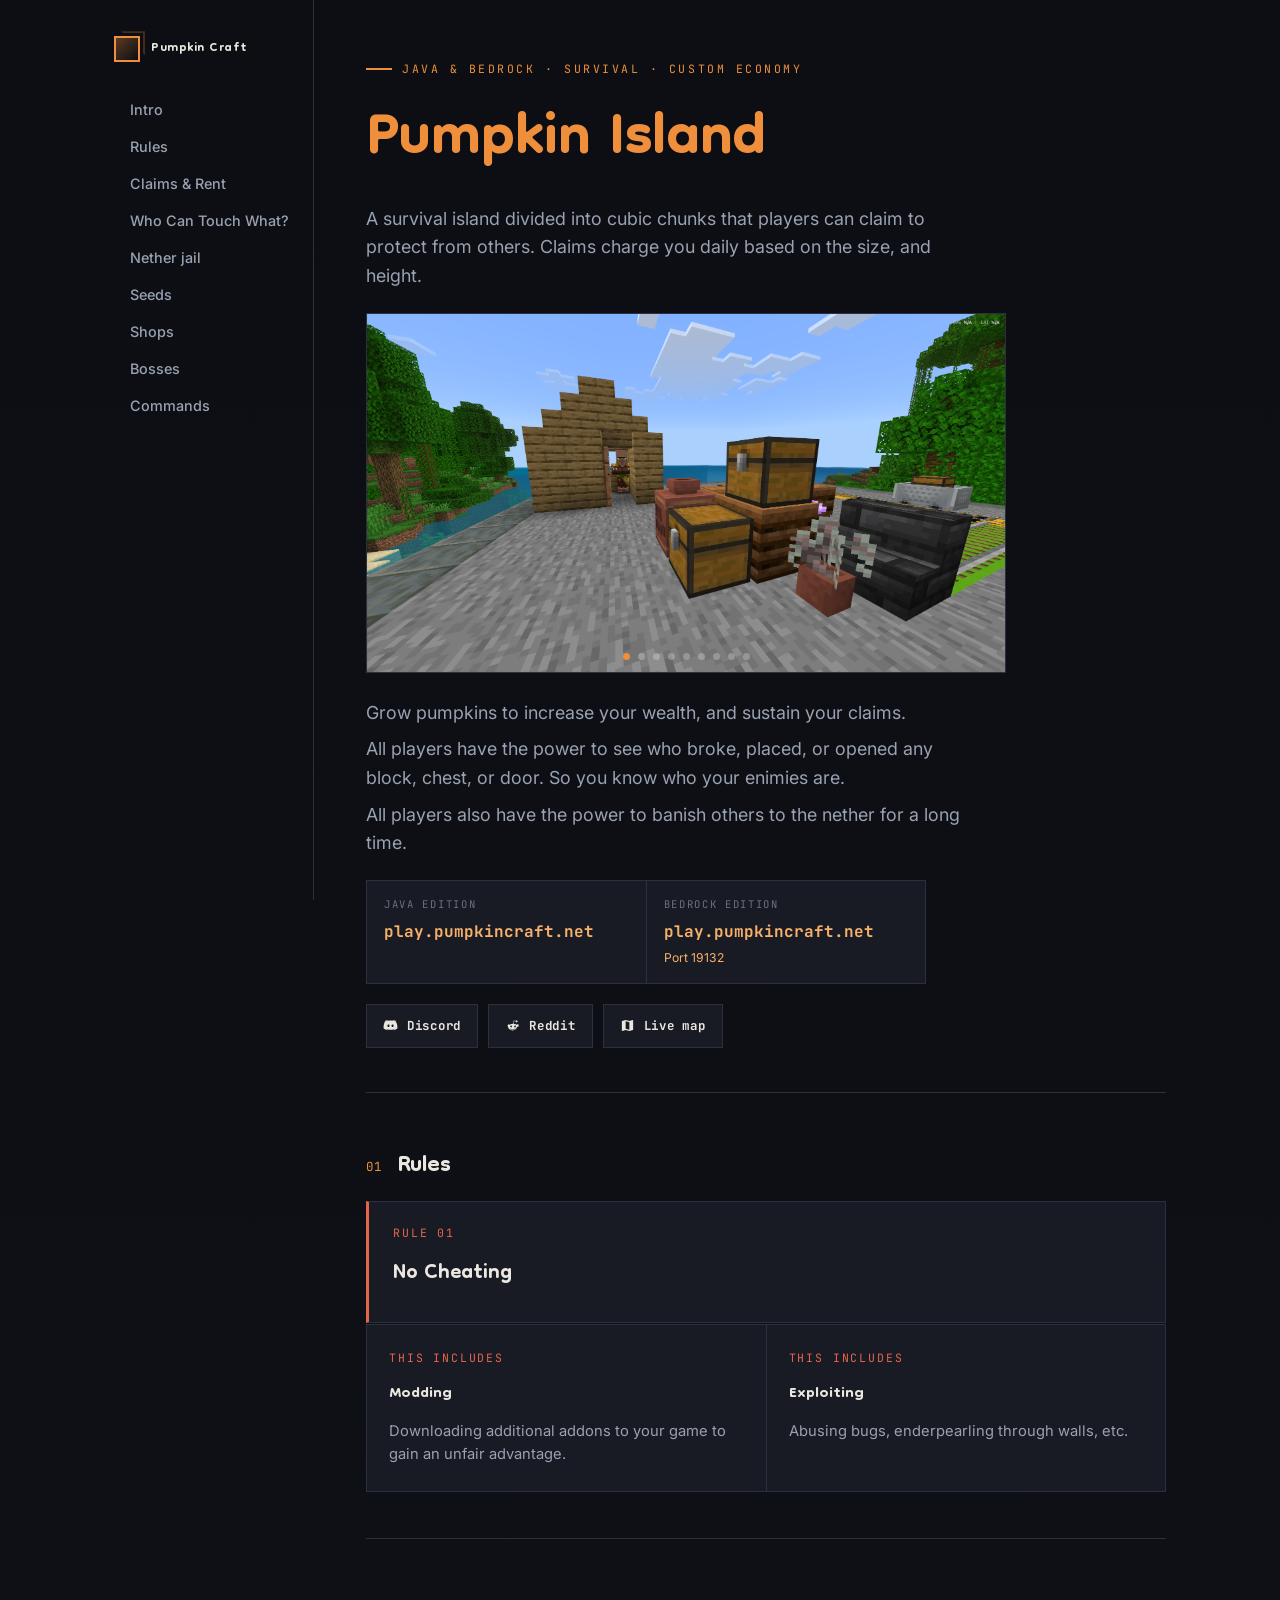
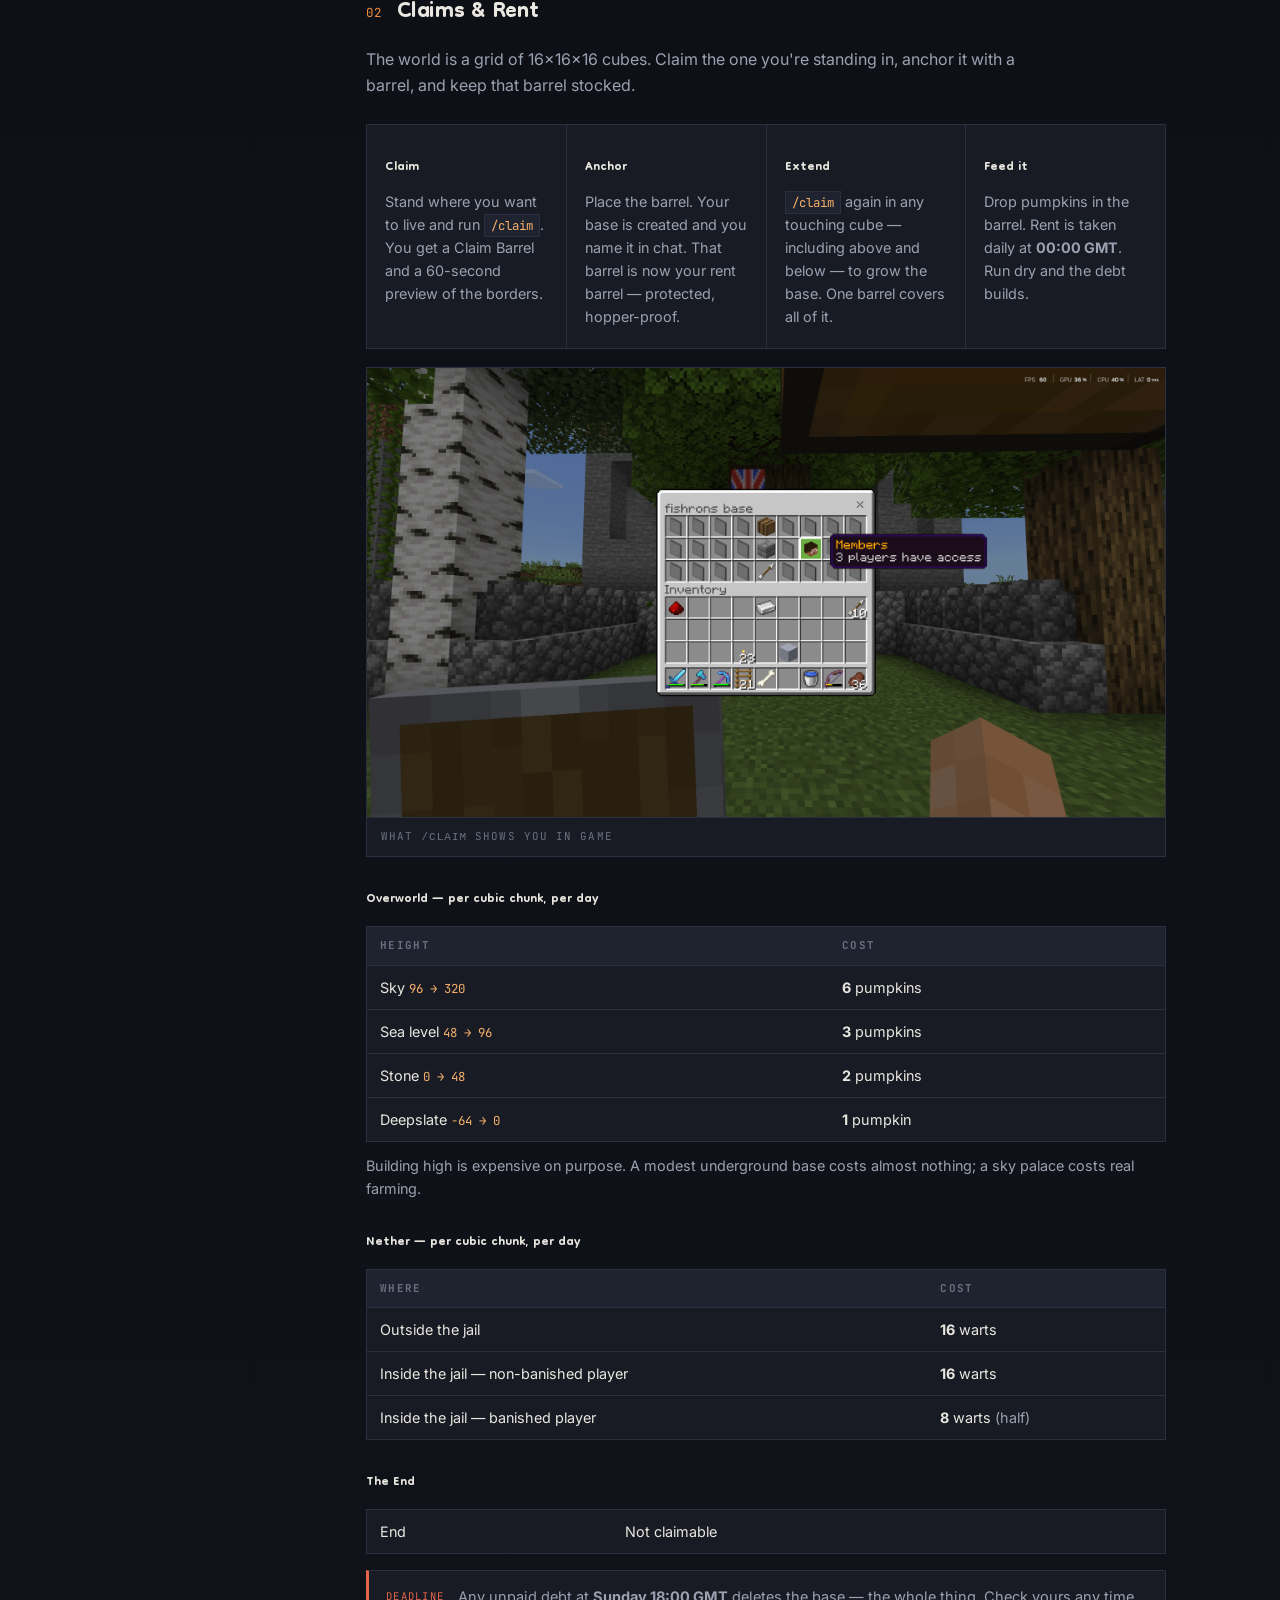
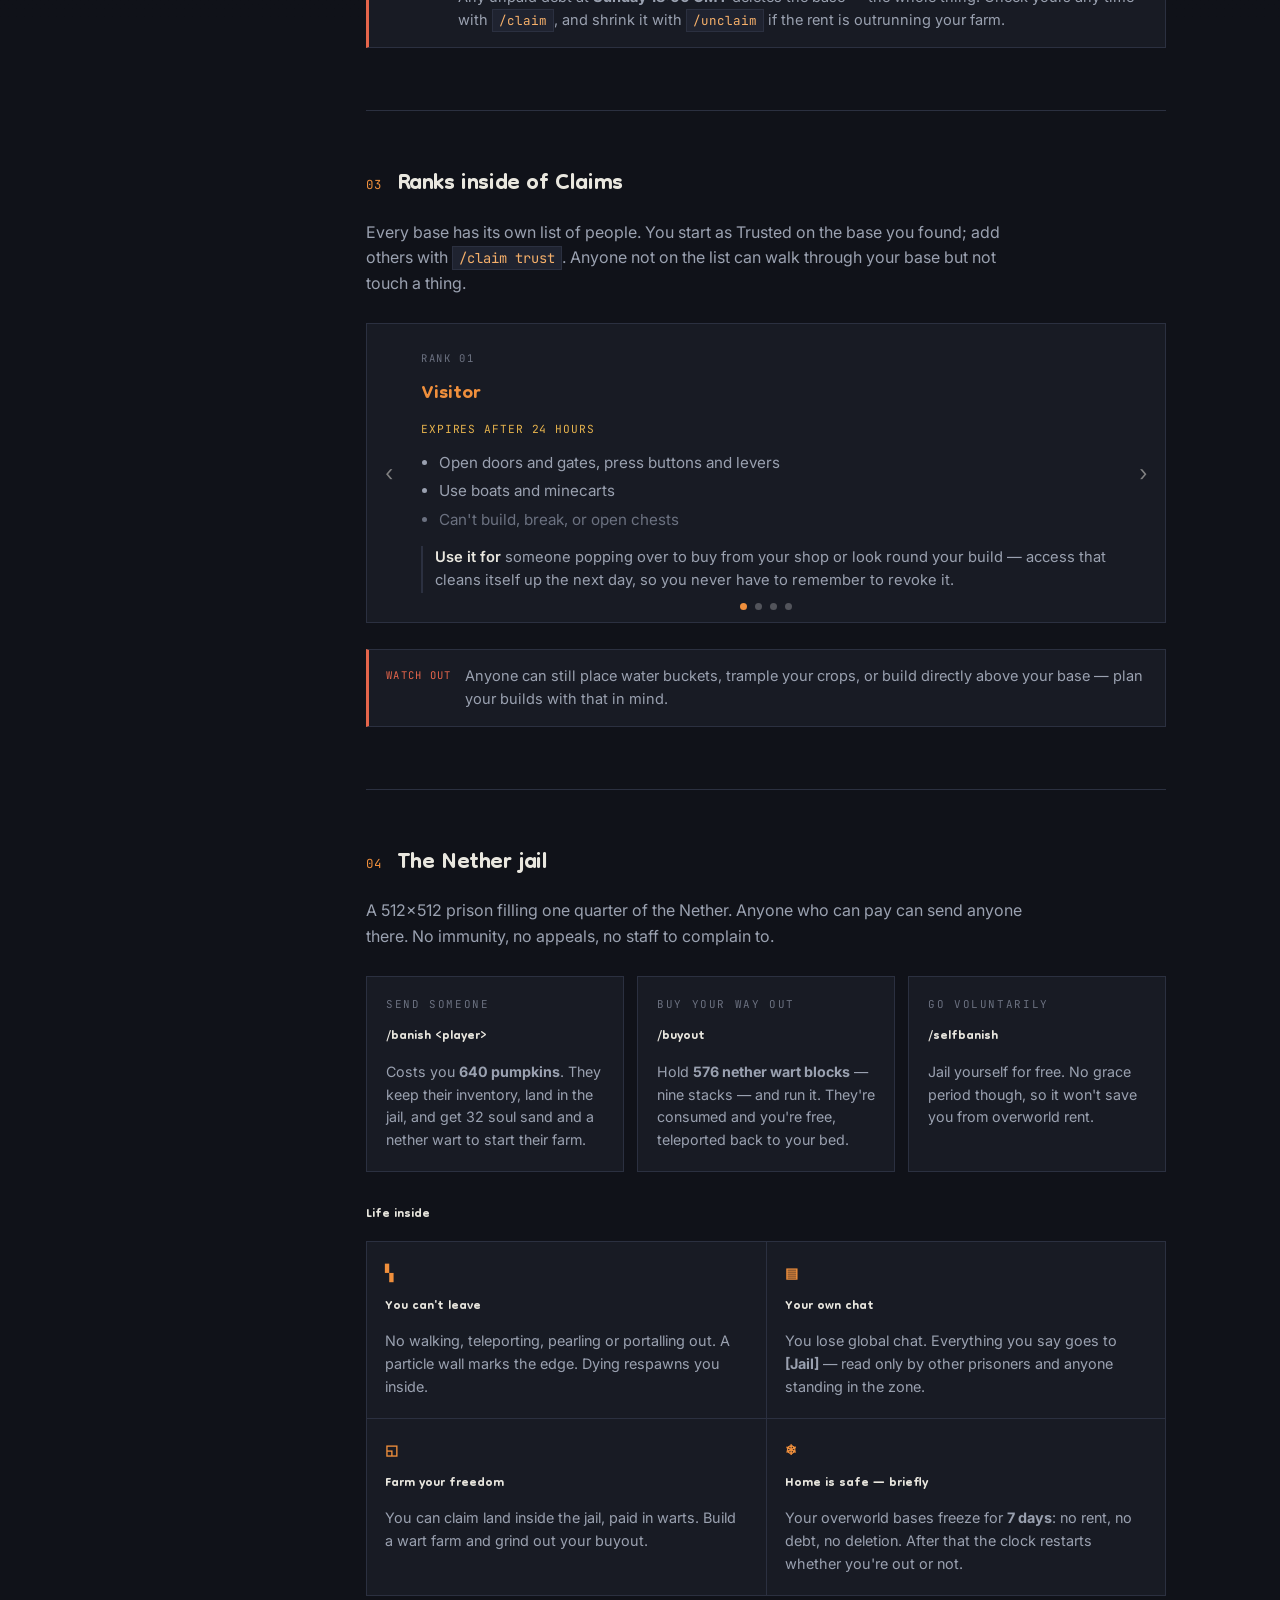
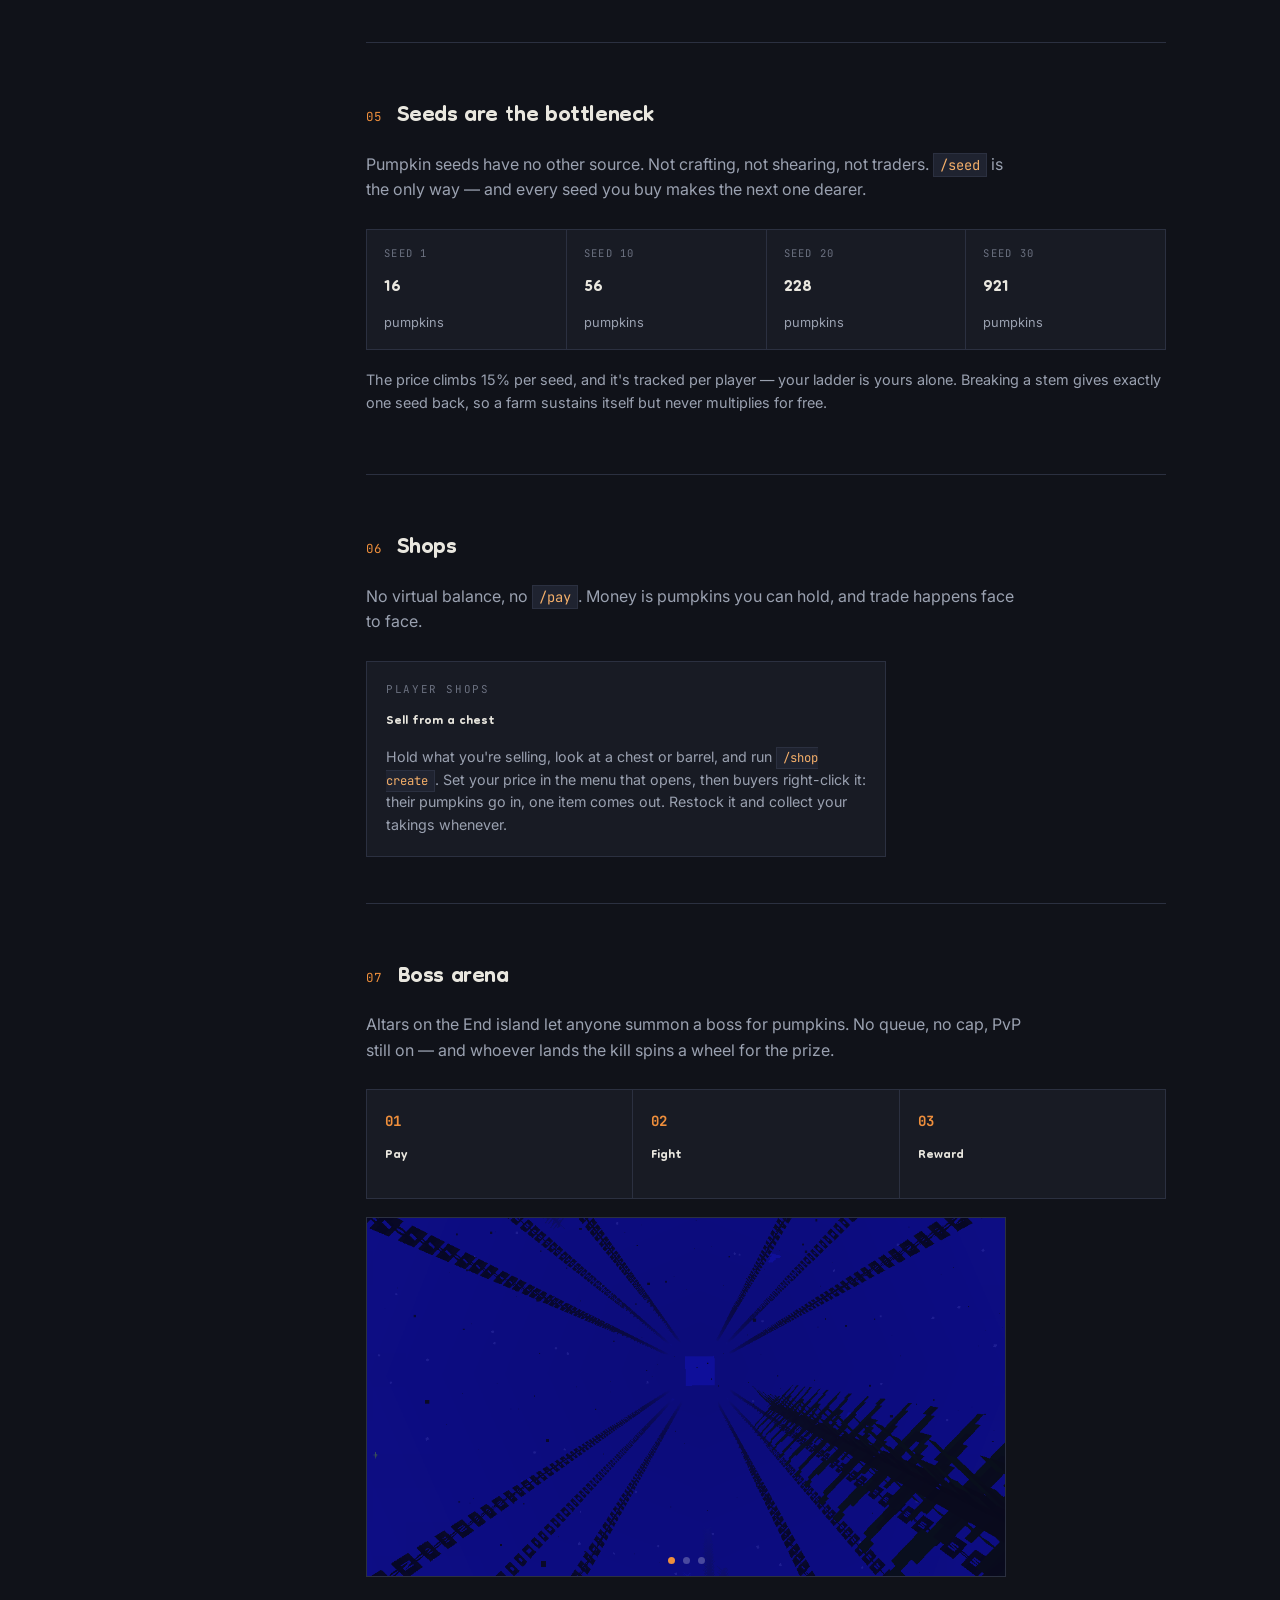
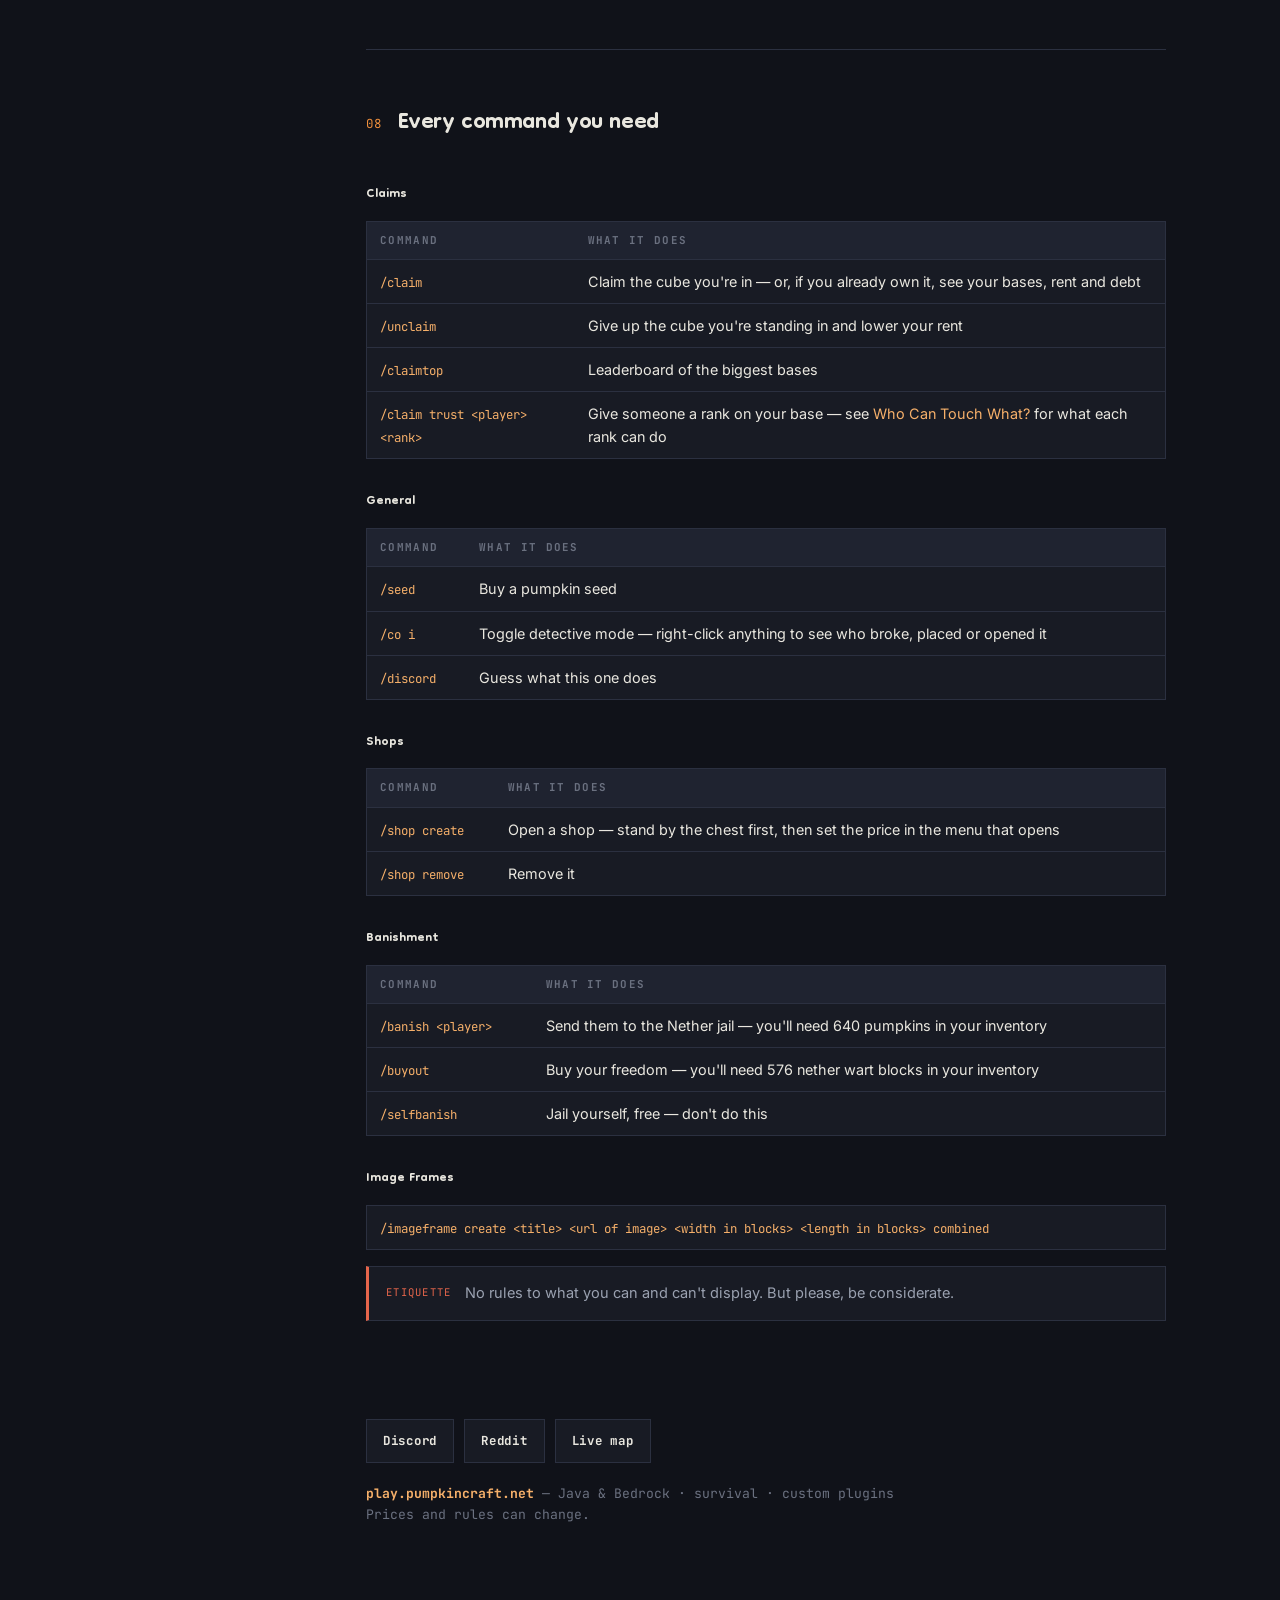
==== commit a9b9e705: "Update index.html allowing images to show" ====
--- a/index.html
+++ b/index.html
@@ -231,15 +231,15 @@
       </div>
 
       <div class="slideshow" id="heroSlideshow">
-        <div class="slide active"><img src="images/piimg1.png" alt=""></div>
-        <div class="slide"><img src="images/piimg2.png" alt="" loading="lazy"></div>
-        <div class="slide"><img src="images/piimg3.png" alt="" loading="lazy"></div>
-        <div class="slide"><img src="images/piimg4.png" alt="" loading="lazy"></div>
-        <div class="slide"><img src="images/piimg5.png" alt="" loading="lazy"></div>
-        <div class="slide"><img src="images/piimg6.png" alt="" loading="lazy"></div>
-        <div class="slide"><img src="images/piimg7.png" alt="" loading="lazy"></div>
-        <div class="slide"><img src="images/piimg8.png" alt="" loading="lazy"></div>
-        <div class="slide"><img src="images/piimg9.png" alt="" loading="lazy"></div>
+        <div class="slide active"><img src="piimg1.png" alt=""></div>
+        <div class="slide"><img src="piimg2.png" alt="" loading="lazy"></div>
+        <div class="slide"><img src="piimg3.png" alt="" loading="lazy"></div>
+        <div class="slide"><img src="piimg4.png" alt="" loading="lazy"></div>
+        <div class="slide"><img src="piimg5.png" alt="" loading="lazy"></div>
+        <div class="slide"><img src="piimg6.png" alt="" loading="lazy"></div>
+        <div class="slide"><img src="piimg7.png" alt="" loading="lazy"></div>
+        <div class="slide"><img src="piimg8.png" alt="" loading="lazy"></div>
+        <div class="slide"><img src="piimg9.png" alt="" loading="lazy"></div>
         <button class="arrow prev" aria-label="Previous slide">‹</button>
         <button class="arrow next" aria-label="Next slide">›</button>
         <div class="dots"></div>
@@ -308,7 +308,7 @@
       </div>
 
       <figure class="shot">
-        <img src="images/claimdisplay.png" alt="The /claim display in game, showing bases, rent and debt" loading="lazy">
+        <img src="claimdisplay.png" alt="The /claim display in game, showing bases, rent and debt" loading="lazy">
         <figcaption>What <code>/claim</code> shows you in game</figcaption>
       </figure>
 
@@ -478,9 +478,9 @@
       </div>
 
       <div class="slideshow" style="margin-top:18px">
-        <div class="slide active"><img src="images/baimg1.png" alt="" loading="lazy"></div>
-        <div class="slide"><img src="images/baimg2.png" alt="" loading="lazy"></div>
-        <div class="slide"><img src="images/baimg3.png" alt="" loading="lazy"></div>
+        <div class="slide active"><img src="baimg1.png" alt="" loading="lazy"></div>
+        <div class="slide"><img src="baimg2.png" alt="" loading="lazy"></div>
+        <div class="slide"><img src="baimg3.png" alt="" loading="lazy"></div>
         <button class="arrow prev" aria-label="Previous image">‹</button>
         <button class="arrow next" aria-label="Next image">›</button>
         <div class="dots"></div>
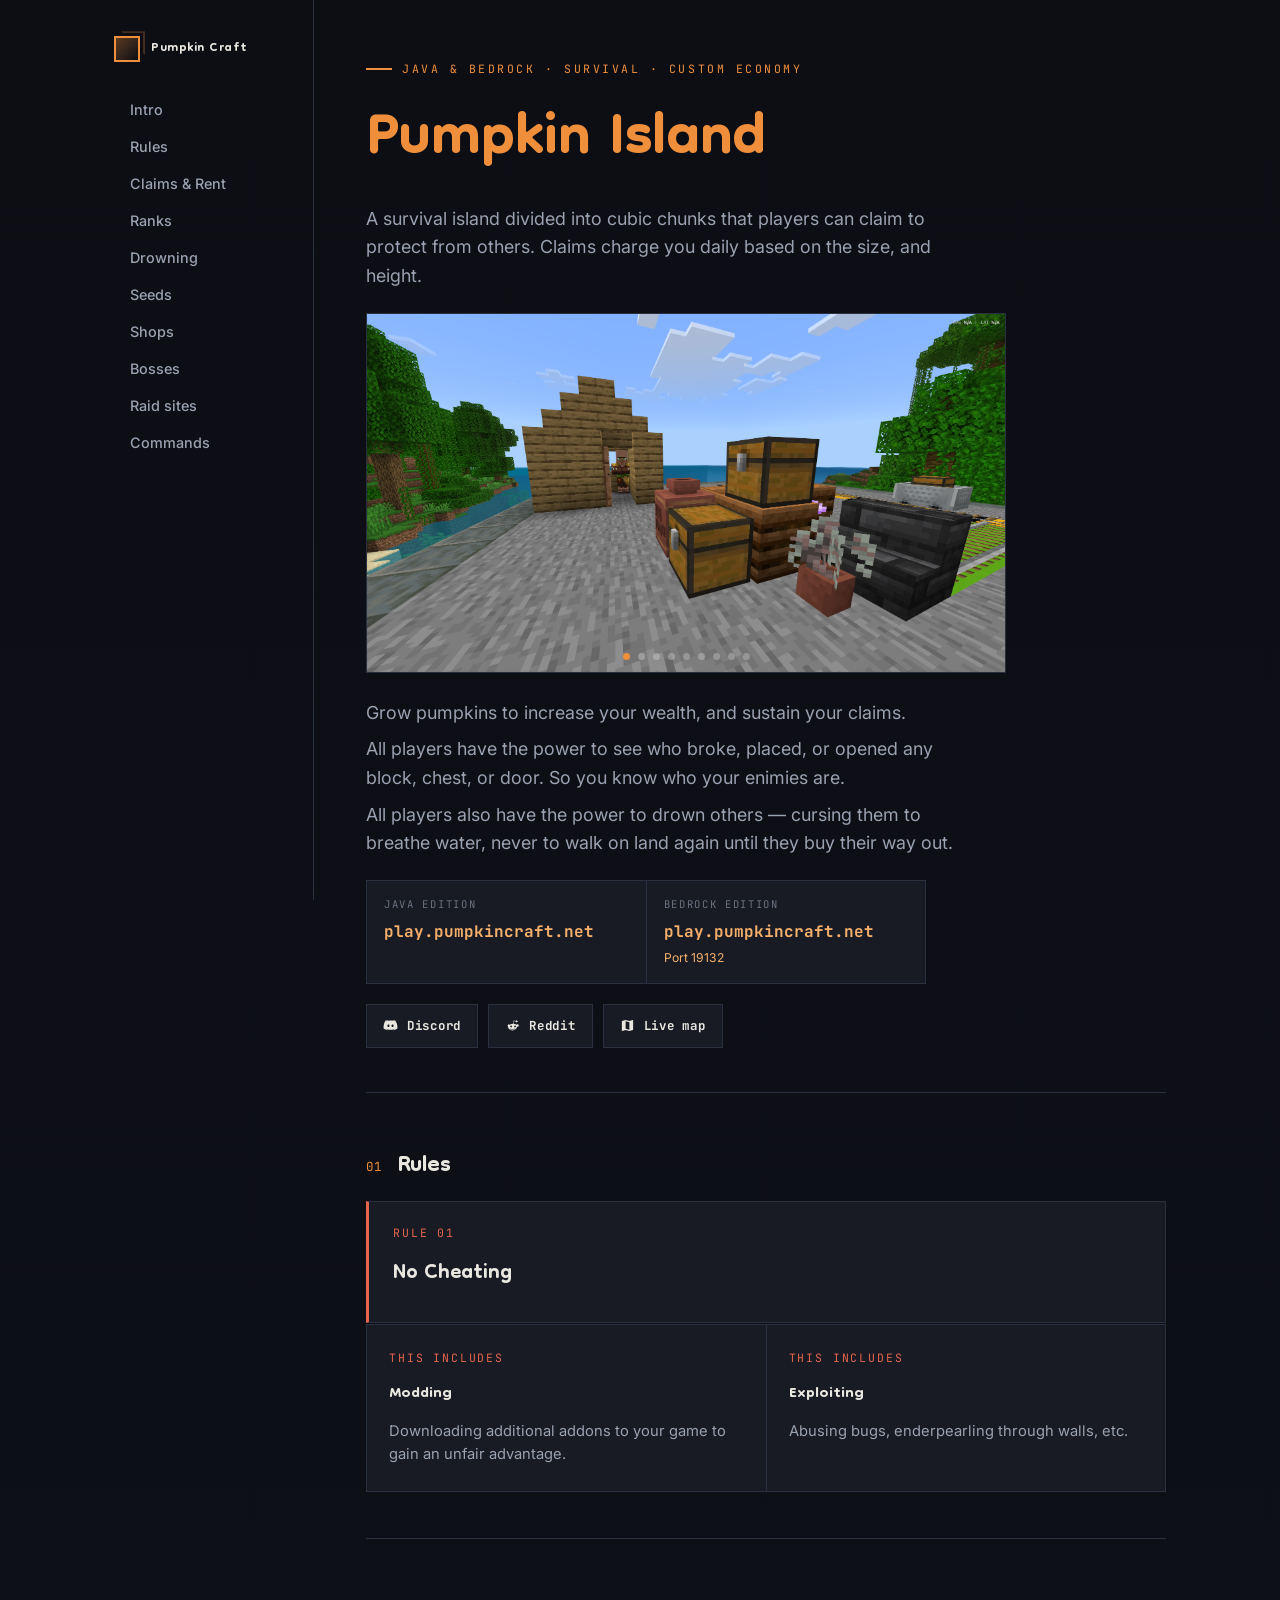
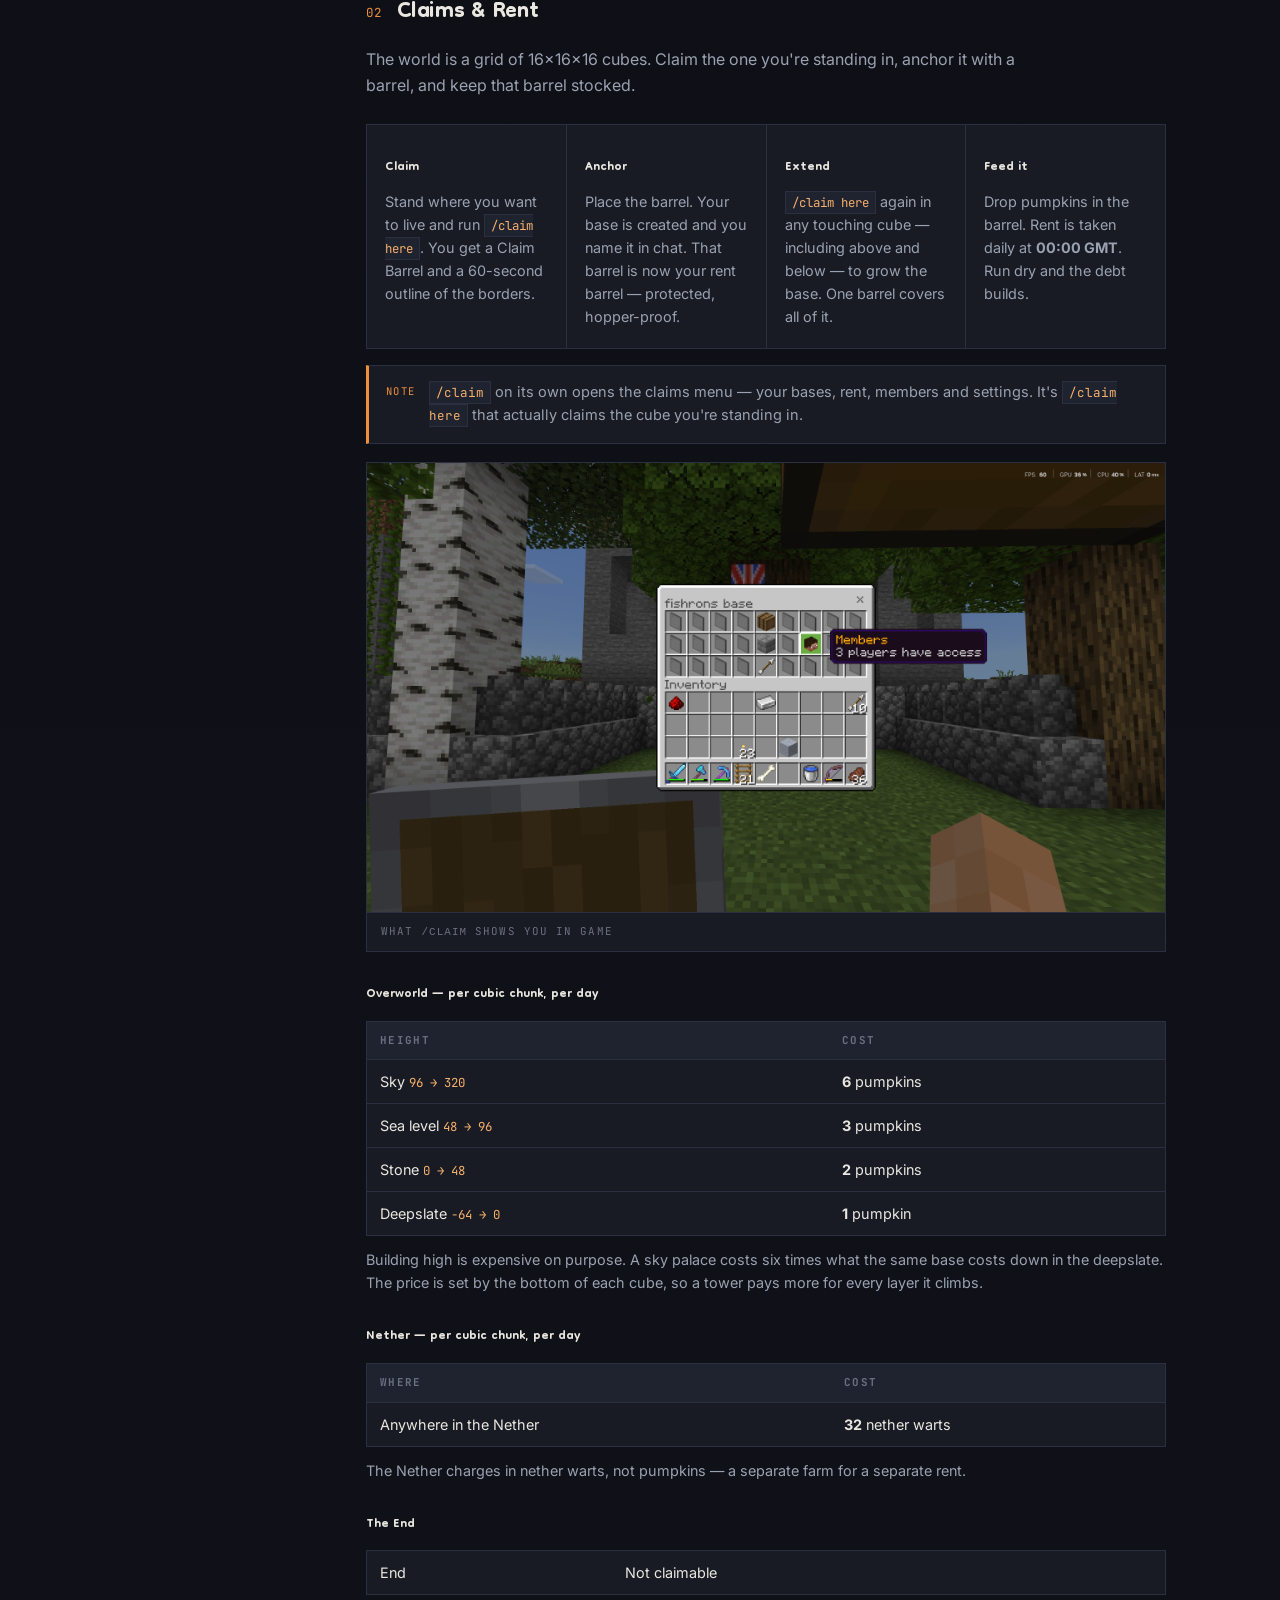
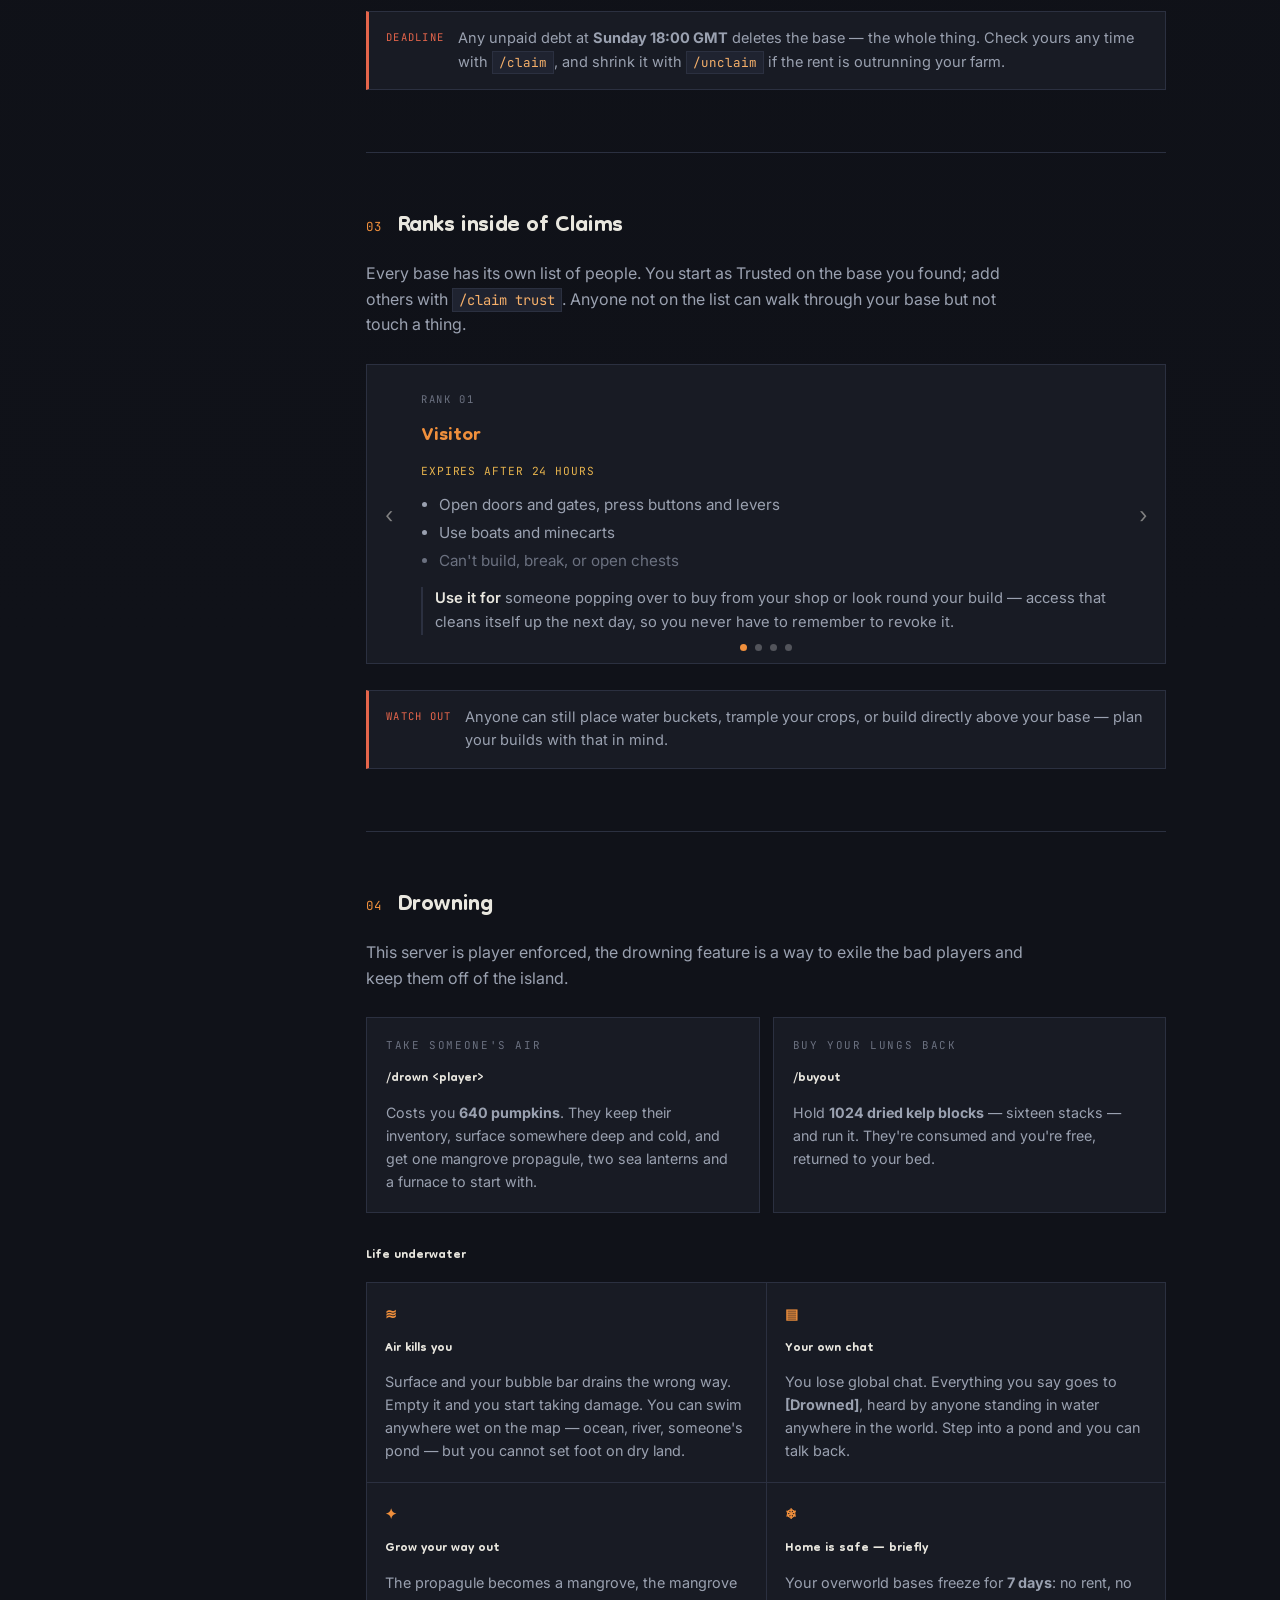
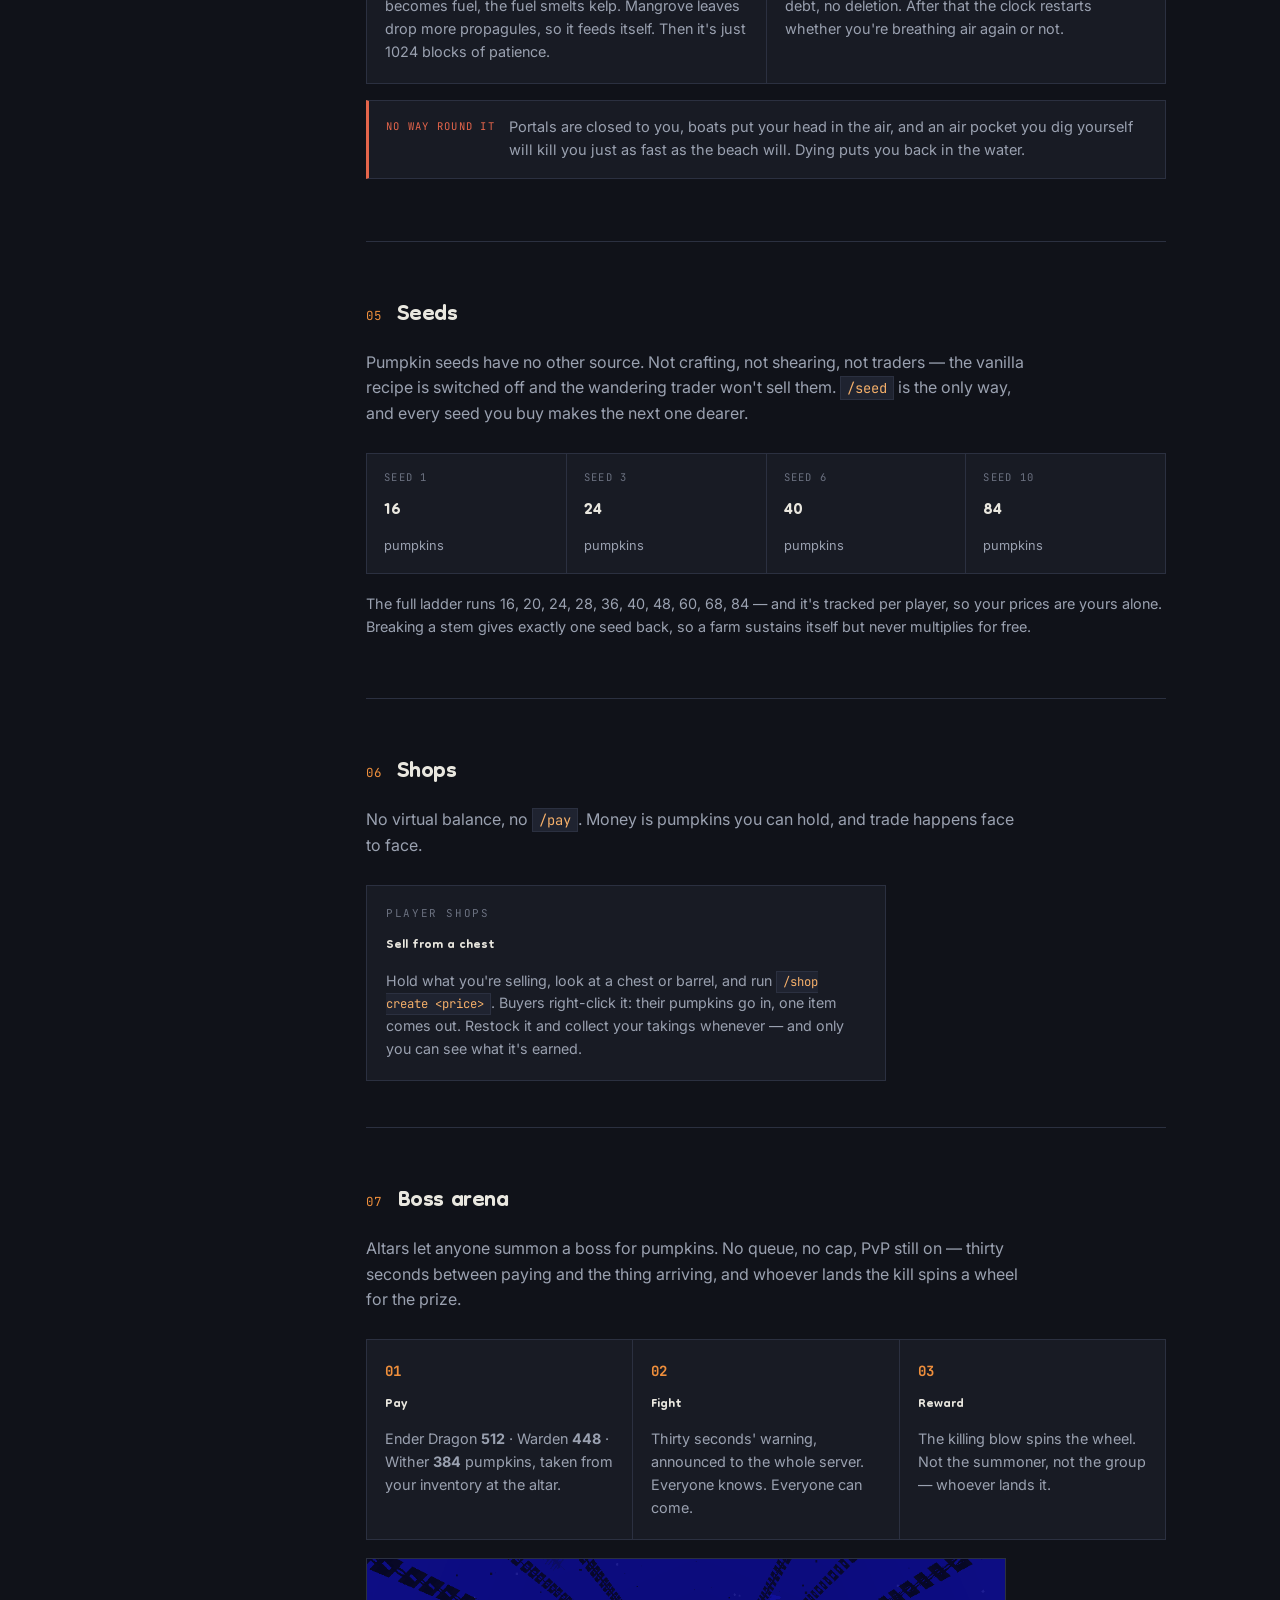
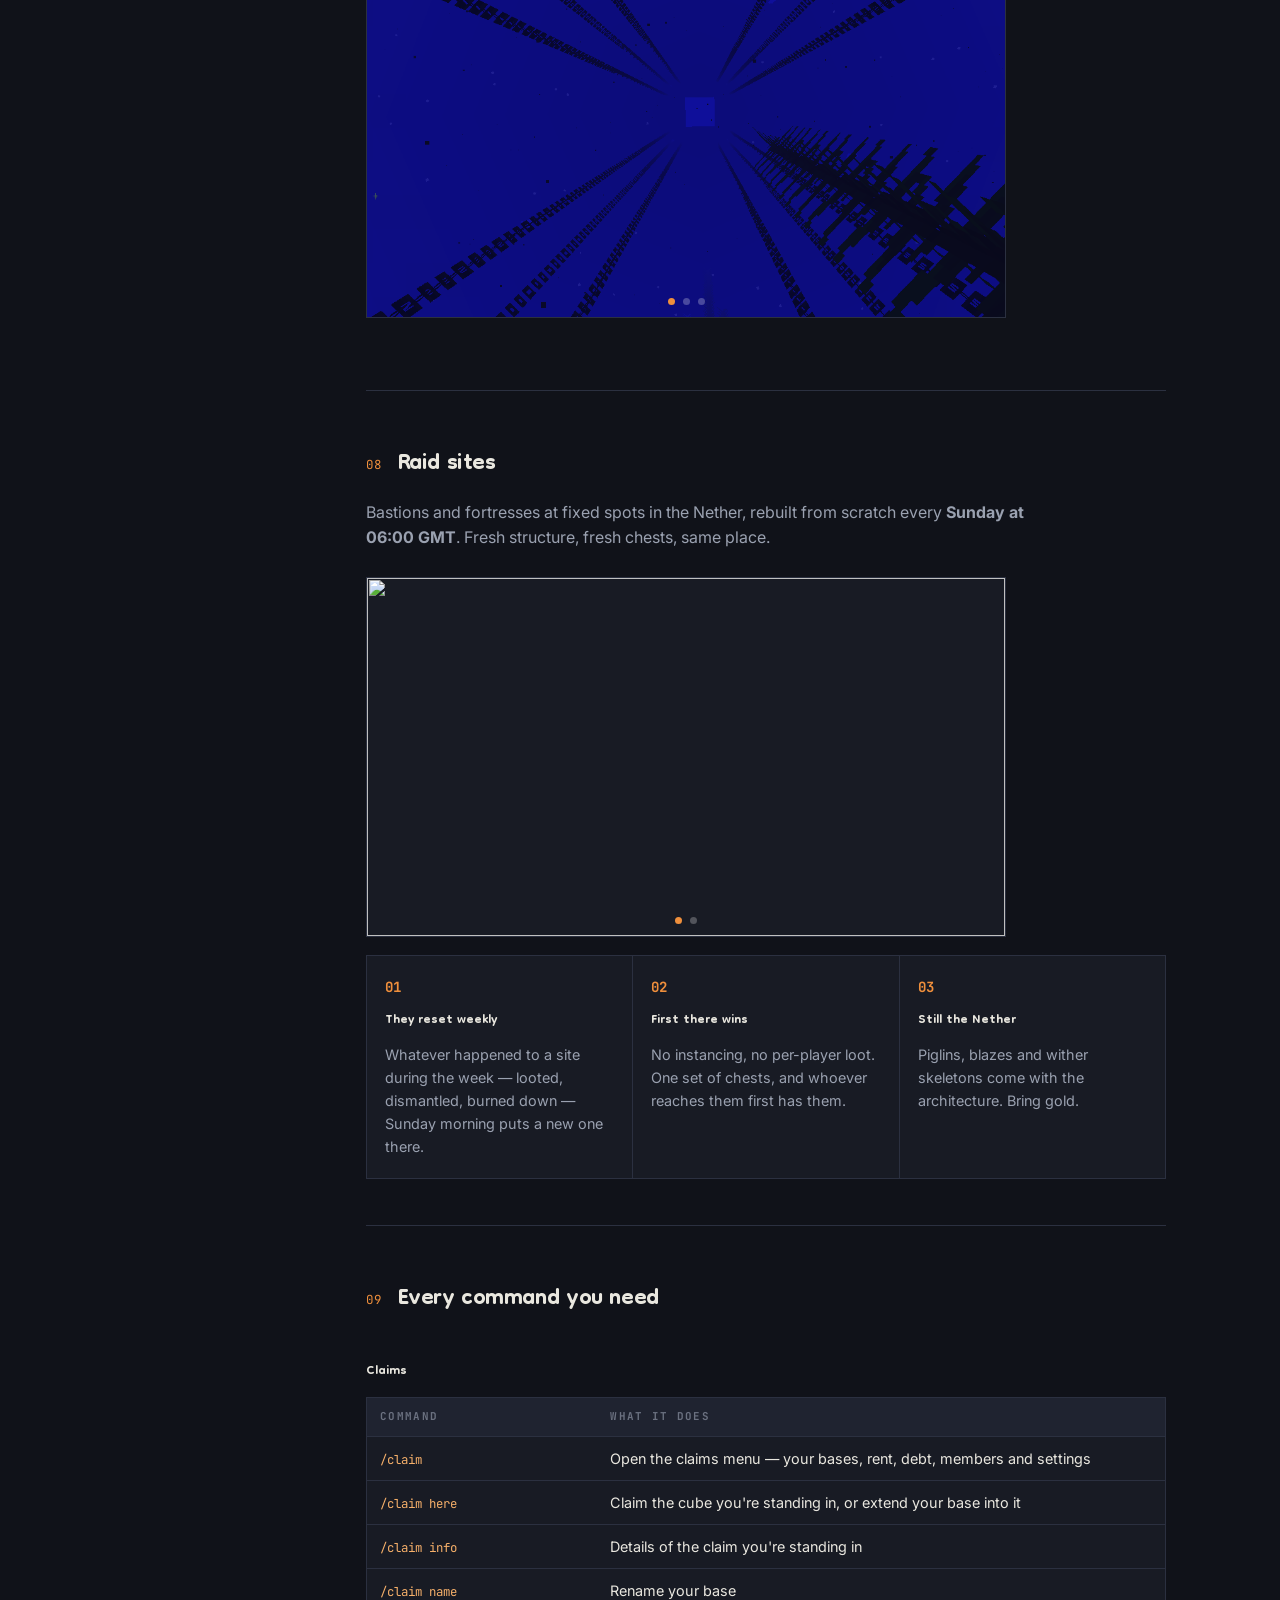
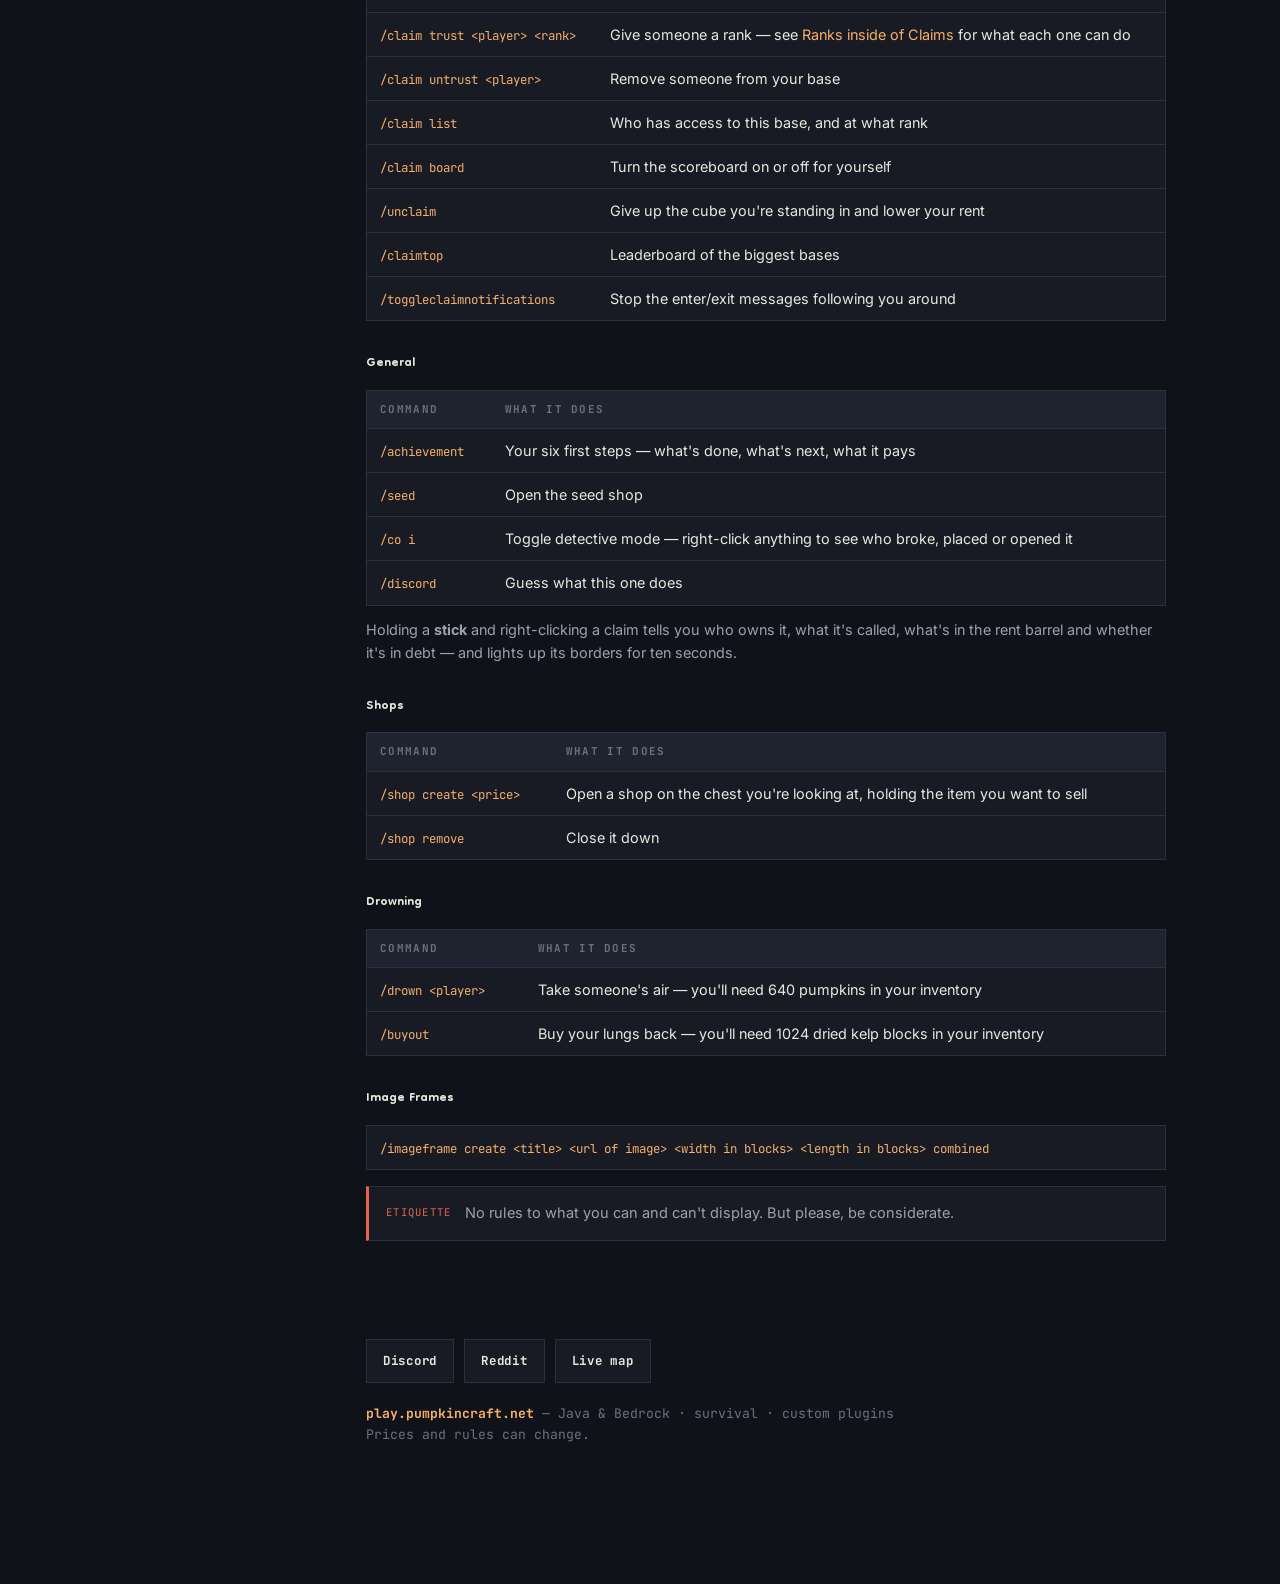
==== commit d50750cb: "Update index.html big changes" ====
--- a/index.html
+++ b/index.html
@@ -211,11 +211,12 @@
       <a href="#top">Intro</a>
       <a href="#rules">Rules</a>
       <a href="#claims">Claims &amp; Rent</a>
-      <a href="#roles">Who Can Touch What?</a>
-      <a href="#jail">Nether jail</a>
+      <a href="#roles">Ranks</a>
+      <a href="#drowning">Drowning</a>
       <a href="#seeds">Seeds</a>
       <a href="#shops">Shops</a>
       <a href="#bosses">Bosses</a>
+      <a href="#raids">Raid sites</a>
       <a href="#commands">Commands</a>
     </div>
   </nav>
@@ -248,7 +249,7 @@
       <div class="lead-block">
         <p class="lead">Grow pumpkins to increase your wealth, and sustain your claims.</p>
         <p class="lead">All players have the power to see who broke, placed, or opened any block, chest, or door. So you know who your enimies are.</p>
-        <p class="lead">All players also have the power to banish others to the nether for a long time.</p>
+        <p class="lead">All players also have the power to drown others — cursing them to breathe water, never to walk on land again until they buy their way out.</p>
       </div>
 
       <div class="join">
@@ -291,6 +292,7 @@
       </div>
     </section>
 
+
     <!-- CLAIMS -->
     <section id="claims">
       <div class="sec-h"><span class="sec-n">02</span><h2>Claims &amp; Rent</h2></div>
@@ -298,14 +300,17 @@
 
       <div class="steps q4">
         <div class="step"><h4>Claim</h4>
-          <p>Stand where you want to live and run <code class="inline">/claim</code>. You get a Claim Barrel and a 60-second preview of the borders.</p></div>
+          <p>Stand where you want to live and run <code class="inline">/claim here</code>. You get a Claim Barrel and a 60-second outline of the borders.</p></div>
         <div class="step"><h4>Anchor</h4>
           <p>Place the barrel. Your base is created and you name it in chat. That barrel is now your rent barrel — protected, hopper-proof.</p></div>
         <div class="step"><h4>Extend</h4>
-          <p><code class="inline">/claim</code> again in any touching cube — including above and below — to grow the base. One barrel covers all of it.</p></div>
+          <p><code class="inline">/claim here</code> again in any touching cube — including above and below — to grow the base. One barrel covers all of it.</p></div>
         <div class="step"><h4>Feed it</h4>
           <p>Drop pumpkins in the barrel. Rent is taken daily at <b>00:00 GMT</b>. Run dry and the debt builds.</p></div>
       </div>
+
+      <div class="callout"><span class="tag">Note</span>
+        <p><code class="inline">/claim</code> on its own opens the claims menu — your bases, rent, members and settings. It's <code class="inline">/claim here</code> that actually claims the cube you're standing in.</p></div>
 
       <figure class="shot">
         <img src="claimdisplay.png" alt="The /claim display in game, showing bases, rent and debt" loading="lazy">
@@ -322,17 +327,16 @@
           <tr><td>Deepslate <code>-64 → 0</code></td><td><b>1</b> pumpkin</td></tr>
         </tbody>
       </table>
-      <p class="muted" style="font-size:.9rem;margin-top:12px">Building high is expensive on purpose. A modest underground base costs almost nothing; a sky palace costs real farming.</p>
+      <p class="muted" style="font-size:.9rem;margin-top:12px">Building high is expensive on purpose. A sky palace costs six times what the same base costs down in the deepslate. The price is set by the bottom of each cube, so a tower pays more for every layer it climbs.</p>
 
       <h3>Nether — per cubic chunk, per day</h3>
       <table class="tbl">
         <thead><tr><th>Where</th><th>Cost</th></tr></thead>
         <tbody>
-          <tr><td>Outside the jail</td><td><b>16</b> warts</td></tr>
-          <tr><td>Inside the jail — non-banished player</td><td><b>16</b> warts</td></tr>
-          <tr><td>Inside the jail — banished player</td><td><b>8</b> warts <span class="muted">(half)</span></td></tr>
-        </tbody>
-      </table>
+          <tr><td>Anywhere in the Nether</td><td><b>32</b> nether warts</td></tr>
+        </tbody>
+      </table>
+      <p class="muted" style="font-size:.9rem;margin-top:12px">The Nether charges in nether warts, not pumpkins — a separate farm for a separate rent.</p>
 
       <h3>The End</h3>
       <table class="tbl">
@@ -417,44 +421,45 @@
         <p>Anyone can still place water buckets, trample your crops, or build directly above your base — plan your builds with that in mind.</p></div>
     </section>
 
-    <!-- JAIL -->
-    <section id="jail">
-      <div class="sec-h"><span class="sec-n">04</span><h2>The Nether jail</h2></div>
-      <p class="sec-sub">A 512×512 prison filling one quarter of the Nether. Anyone who can pay can send anyone there. No immunity, no appeals, no staff to complain to.</p>
-
-      <div class="cards">
-        <div class="card"><div class="ico">Send someone</div><h4>/banish &lt;player&gt;</h4>
-          <p>Costs you <b>640 pumpkins</b>. They keep their inventory, land in the jail, and get 32 soul sand and a nether wart to start their farm.</p></div>
-        <div class="card"><div class="ico">Buy your way out</div><h4>/buyout</h4>
-          <p>Hold <b>576 nether wart blocks</b> — nine stacks — and run it. They're consumed and you're free, teleported back to your bed.</p></div>
-        <div class="card"><div class="ico">Go voluntarily</div><h4>/selfbanish</h4>
-          <p>Jail yourself for free. No grace period though, so it won't save you from overworld rent.</p></div>
-      </div>
-
-      <h3>Life inside</h3>
+    <!-- DROWNING -->
+    <section id="drowning">
+      <div class="sec-h"><span class="sec-n">04</span><h2>Drowning</h2></div>
+      <p class="sec-sub">This server is player enforced, the drowning feature is a way to exile the bad players and keep them off of the island.</p>
+
+      <div class="cards two">
+        <div class="card"><div class="ico">Take someone's air</div><h4>/drown &lt;player&gt;</h4>
+          <p>Costs you <b>640 pumpkins</b>. They keep their inventory, surface somewhere deep and cold, and get one mangrove propagule, two sea lanterns and a furnace to start with.</p></div>
+        <div class="card"><div class="ico">Buy your lungs back</div><h4>/buyout</h4>
+          <p>Hold <b>1024 dried kelp blocks</b> — sixteen stacks — and run it. They're consumed and you're free, returned to your bed.</p></div>
+      </div>
+
+      <h3>Life underwater</h3>
       <div class="steps">
-        <div class="step"><div class="k">▚</div><h4>You can't leave</h4>
-          <p>No walking, teleporting, pearling or portalling out. A particle wall marks the edge. Dying respawns you inside.</p></div>
+        <div class="step"><div class="k">≋</div><h4>Air kills you</h4>
+          <p>Surface and your bubble bar drains the wrong way. Empty it and you start taking damage. You can swim anywhere wet on the map — ocean, river, someone's pond — but you cannot set foot on dry land.</p></div>
         <div class="step"><div class="k">▤</div><h4>Your own chat</h4>
-          <p>You lose global chat. Everything you say goes to <b>[Jail]</b> — read only by other prisoners and anyone standing in the zone.</p></div>
-        <div class="step"><div class="k">◱</div><h4>Farm your freedom</h4>
-          <p>You can claim land inside the jail, paid in warts. Build a wart farm and grind out your buyout.</p></div>
+          <p>You lose global chat. Everything you say goes to <b>[Drowned]</b>, heard by anyone standing in water anywhere in the world. Step into a pond and you can talk back.</p></div>
+        <div class="step"><div class="k">✦</div><h4>Grow your way out</h4>
+          <p>The propagule becomes a mangrove, the mangrove becomes fuel, the fuel smelts kelp. Mangrove leaves drop more propagules, so it feeds itself. Then it's just 1024 blocks of patience.</p></div>
         <div class="step"><div class="k">❄</div><h4>Home is safe — briefly</h4>
-          <p>Your overworld bases freeze for <b>7 days</b>: no rent, no debt, no deletion. After that the clock restarts whether you're out or not.</p></div>
-      </div>
+          <p>Your overworld bases freeze for <b>7 days</b>: no rent, no debt, no deletion. After that the clock restarts whether you're breathing air again or not.</p></div>
+      </div>
+
+      <div class="callout warn"><span class="tag">No way round it</span>
+        <p>Portals are closed to you, boats put your head in the air, and an air pocket you dig yourself will kill you just as fast as the beach will. Dying puts you back in the water.</p></div>
     </section>
 
     <!-- SEEDS -->
     <section id="seeds">
-      <div class="sec-h"><span class="sec-n">05</span><h2>Seeds are the bottleneck</h2></div>
-      <p class="sec-sub">Pumpkin seeds have no other source. Not crafting, not shearing, not traders. <code class="inline">/seed</code> is the only way — and every seed you buy makes the next one dearer.</p>
+      <div class="sec-h"><span class="sec-n">05</span><h2>Seeds</h2></div>
+      <p class="sec-sub">Pumpkin seeds have no other source. Not crafting, not shearing, not traders — the vanilla recipe is switched off and the wandering trader won't sell them. <code class="inline">/seed</code> is the only way, and every seed you buy makes the next one dearer.</p>
       <div class="strip">
         <div class="cell"><div class="lbl">Seed 1</div><div class="big">16</div><small>pumpkins</small></div>
-        <div class="cell"><div class="lbl">Seed 10</div><div class="big">56</div><small>pumpkins</small></div>
-        <div class="cell"><div class="lbl">Seed 20</div><div class="big">228</div><small>pumpkins</small></div>
-        <div class="cell"><div class="lbl">Seed 30</div><div class="big">921</div><small>pumpkins</small></div>
-      </div>
-      <p class="muted" style="font-size:.9rem">The price climbs 15% per seed, and it's tracked per player — your ladder is yours alone. Breaking a stem gives exactly one seed back, so a farm sustains itself but never multiplies for free.</p>
+        <div class="cell"><div class="lbl">Seed 3</div><div class="big">24</div><small>pumpkins</small></div>
+        <div class="cell"><div class="lbl">Seed 6</div><div class="big">40</div><small>pumpkins</small></div>
+        <div class="cell"><div class="lbl">Seed 10</div><div class="big">84</div><small>pumpkins</small></div>
+      </div>
+      <p class="muted" style="font-size:.9rem">The full ladder runs 16, 20, 24, 28, 36, 40, 48, 60, 68, 84 — and it's tracked per player, so your prices are yours alone. Breaking a stem gives exactly one seed back, so a farm sustains itself but never multiplies for free.</p>
     </section>
 
     <!-- SHOPS -->
@@ -463,18 +468,21 @@
       <p class="sec-sub">No virtual balance, no <code class="inline">/pay</code>. Money is pumpkins you can hold, and trade happens face to face.</p>
       <div class="card" style="max-width:520px">
         <div class="ico">Player shops</div><h4>Sell from a chest</h4>
-        <p>Hold what you're selling, look at a chest or barrel, and run <code class="inline">/shop create</code>. Set your price in the menu that opens, then buyers right-click it: their pumpkins go in, one item comes out. Restock it and collect your takings whenever.</p>
+        <p>Hold what you're selling, look at a chest or barrel, and run <code class="inline">/shop create &lt;price&gt;</code>. Buyers right-click it: their pumpkins go in, one item comes out. Restock it and collect your takings whenever — and only you can see what it's earned.</p>
       </div>
     </section>
 
     <!-- BOSSES -->
     <section id="bosses">
       <div class="sec-h"><span class="sec-n">07</span><h2>Boss arena</h2></div>
-      <p class="sec-sub">Altars on the End island let anyone summon a boss for pumpkins. No queue, no cap, PvP still on — and whoever lands the kill spins a wheel for the prize.</p>
+      <p class="sec-sub">Altars let anyone summon a boss for pumpkins. No queue, no cap, PvP still on — thirty seconds between paying and the thing arriving, and whoever lands the kill spins a wheel for the prize.</p>
       <div class="steps q3">
-        <div class="step"><div class="k">01</div><h4>Pay</h4></div>
-        <div class="step"><div class="k">02</div><h4>Fight</h4></div>
-        <div class="step"><div class="k">03</div><h4>Reward</h4></div>
+        <div class="step"><div class="k">01</div><h4>Pay</h4>
+          <p>Ender Dragon <b>512</b> · Warden <b>448</b> · Wither <b>384</b> pumpkins, taken from your inventory at the altar.</p></div>
+        <div class="step"><div class="k">02</div><h4>Fight</h4>
+          <p>Thirty seconds' warning, announced to the whole server. Everyone knows. Everyone can come.</p></div>
+        <div class="step"><div class="k">03</div><h4>Reward</h4>
+          <p>The killing blow spins the wheel. Not the summoner, not the group — whoever lands it.</p></div>
       </div>
 
       <div class="slideshow" style="margin-top:18px">
@@ -487,18 +495,49 @@
       </div>
     </section>
 
+    <!-- RAID SITES -->
+    <section id="raids">
+      <div class="sec-h"><span class="sec-n">08</span><h2>Raid sites</h2></div>
+      <p class="sec-sub">Bastions and fortresses at fixed spots in the Nether, rebuilt from scratch every <b>Sunday at 06:00 GMT</b>. Fresh structure, fresh chests, same place.</p>
+
+      <div class="slideshow" style="margin:0 0 18px">
+        <div class="slide active"><img src="rsimg1.png" alt="" loading="lazy"></div>
+        <div class="slide"><img src="rsimg2.png" alt="" loading="lazy"></div>
+        <button class="arrow prev" aria-label="Previous image">‹</button>
+        <button class="arrow next" aria-label="Next image">›</button>
+        <div class="dots"></div>
+      </div>
+
+      <div class="steps q3">
+        <div class="step"><div class="k">01</div><h4>They reset weekly</h4>
+          <p>Whatever happened to a site during the week — looted, dismantled, burned down — Sunday morning puts a new one there.</p></div>
+        <div class="step"><div class="k">02</div><h4>First there wins</h4>
+          <p>No instancing, no per-player loot. One set of chests, and whoever reaches them first has them.</p></div>
+        <div class="step"><div class="k">03</div><h4>Still the Nether</h4>
+          <p>Piglins, blazes and wither skeletons come with the architecture. Bring gold.</p></div>
+      </div>
+
+    </section>
+
     <!-- COMMANDS -->
     <section id="commands" style="border-bottom:none">
-      <div class="sec-h"><span class="sec-n">08</span><h2>Every command you need</h2></div>
+      <div class="sec-h"><span class="sec-n">09</span><h2>Every command you need</h2></div>
 
       <h3>Claims</h3>
       <table class="tbl">
         <thead><tr><th>Command</th><th>What it does</th></tr></thead>
         <tbody>
-          <tr><td><code>/claim</code></td><td>Claim the cube you're in — or, if you already own it, see your bases, rent and debt</td></tr>
+          <tr><td><code>/claim</code></td><td>Open the claims menu — your bases, rent, debt, members and settings</td></tr>
+          <tr><td><code>/claim here</code></td><td>Claim the cube you're standing in, or extend your base into it</td></tr>
+          <tr><td><code>/claim info</code></td><td>Details of the claim you're standing in</td></tr>
+          <tr><td><code>/claim name</code></td><td>Rename your base</td></tr>
+          <tr><td><code>/claim trust &lt;player&gt; &lt;rank&gt;</code></td><td>Give someone a rank — see <a href="#roles">Ranks inside of Claims</a> for what each one can do</td></tr>
+          <tr><td><code>/claim untrust &lt;player&gt;</code></td><td>Remove someone from your base</td></tr>
+          <tr><td><code>/claim list</code></td><td>Who has access to this base, and at what rank</td></tr>
+          <tr><td><code>/claim board</code></td><td>Turn the scoreboard on or off for yourself</td></tr>
           <tr><td><code>/unclaim</code></td><td>Give up the cube you're standing in and lower your rent</td></tr>
           <tr><td><code>/claimtop</code></td><td>Leaderboard of the biggest bases</td></tr>
-          <tr><td><code>/claim trust &lt;player&gt; &lt;rank&gt;</code></td><td>Give someone a rank on your base — see <a href="#roles">Who Can Touch What?</a> for what each rank can do</td></tr>
+          <tr><td><code>/toggleclaimnotifications</code></td><td>Stop the enter/exit messages following you around</td></tr>
         </tbody>
       </table>
 
@@ -506,28 +545,29 @@
       <table class="tbl">
         <thead><tr><th>Command</th><th>What it does</th></tr></thead>
         <tbody>
-          <tr><td><code>/seed</code></td><td>Buy a pumpkin seed</td></tr>
+          <tr><td><code>/achievement</code></td><td>Your six first steps — what's done, what's next, what it pays</td></tr>
+          <tr><td><code>/seed</code></td><td>Open the seed shop</td></tr>
           <tr><td><code>/co i</code></td><td>Toggle detective mode — right-click anything to see who broke, placed or opened it</td></tr>
           <tr><td><code>/discord</code></td><td>Guess what this one does</td></tr>
         </tbody>
       </table>
+      <p class="muted" style="font-size:.9rem;margin-top:12px">Holding a <b>stick</b> and right-clicking a claim tells you who owns it, what it's called, what's in the rent barrel and whether it's in debt — and lights up its borders for ten seconds.</p>
 
       <h3>Shops</h3>
       <table class="tbl">
         <thead><tr><th>Command</th><th>What it does</th></tr></thead>
         <tbody>
-          <tr><td><code>/shop create</code></td><td>Open a shop — stand by the chest first, then set the price in the menu that opens</td></tr>
-          <tr><td><code>/shop remove</code></td><td>Remove it</td></tr>
-        </tbody>
-      </table>
-
-      <h3>Banishment</h3>
+          <tr><td><code>/shop create &lt;price&gt;</code></td><td>Open a shop on the chest you're looking at, holding the item you want to sell</td></tr>
+          <tr><td><code>/shop remove</code></td><td>Close it down</td></tr>
+        </tbody>
+      </table>
+
+      <h3>Drowning</h3>
       <table class="tbl">
         <thead><tr><th>Command</th><th>What it does</th></tr></thead>
         <tbody>
-          <tr><td><code>/banish &lt;player&gt;</code></td><td>Send them to the Nether jail — you'll need 640 pumpkins in your inventory</td></tr>
-          <tr><td><code>/buyout</code></td><td>Buy your freedom — you'll need 576 nether wart blocks in your inventory</td></tr>
-          <tr><td><code>/selfbanish</code></td><td>Jail yourself, free — don't do this</td></tr>
+          <tr><td><code>/drown &lt;player&gt;</code></td><td>Take someone's air — you'll need 640 pumpkins in your inventory</td></tr>
+          <tr><td><code>/buyout</code></td><td>Buy your lungs back — you'll need 1024 dried kelp blocks in your inventory</td></tr>
         </tbody>
       </table>
 
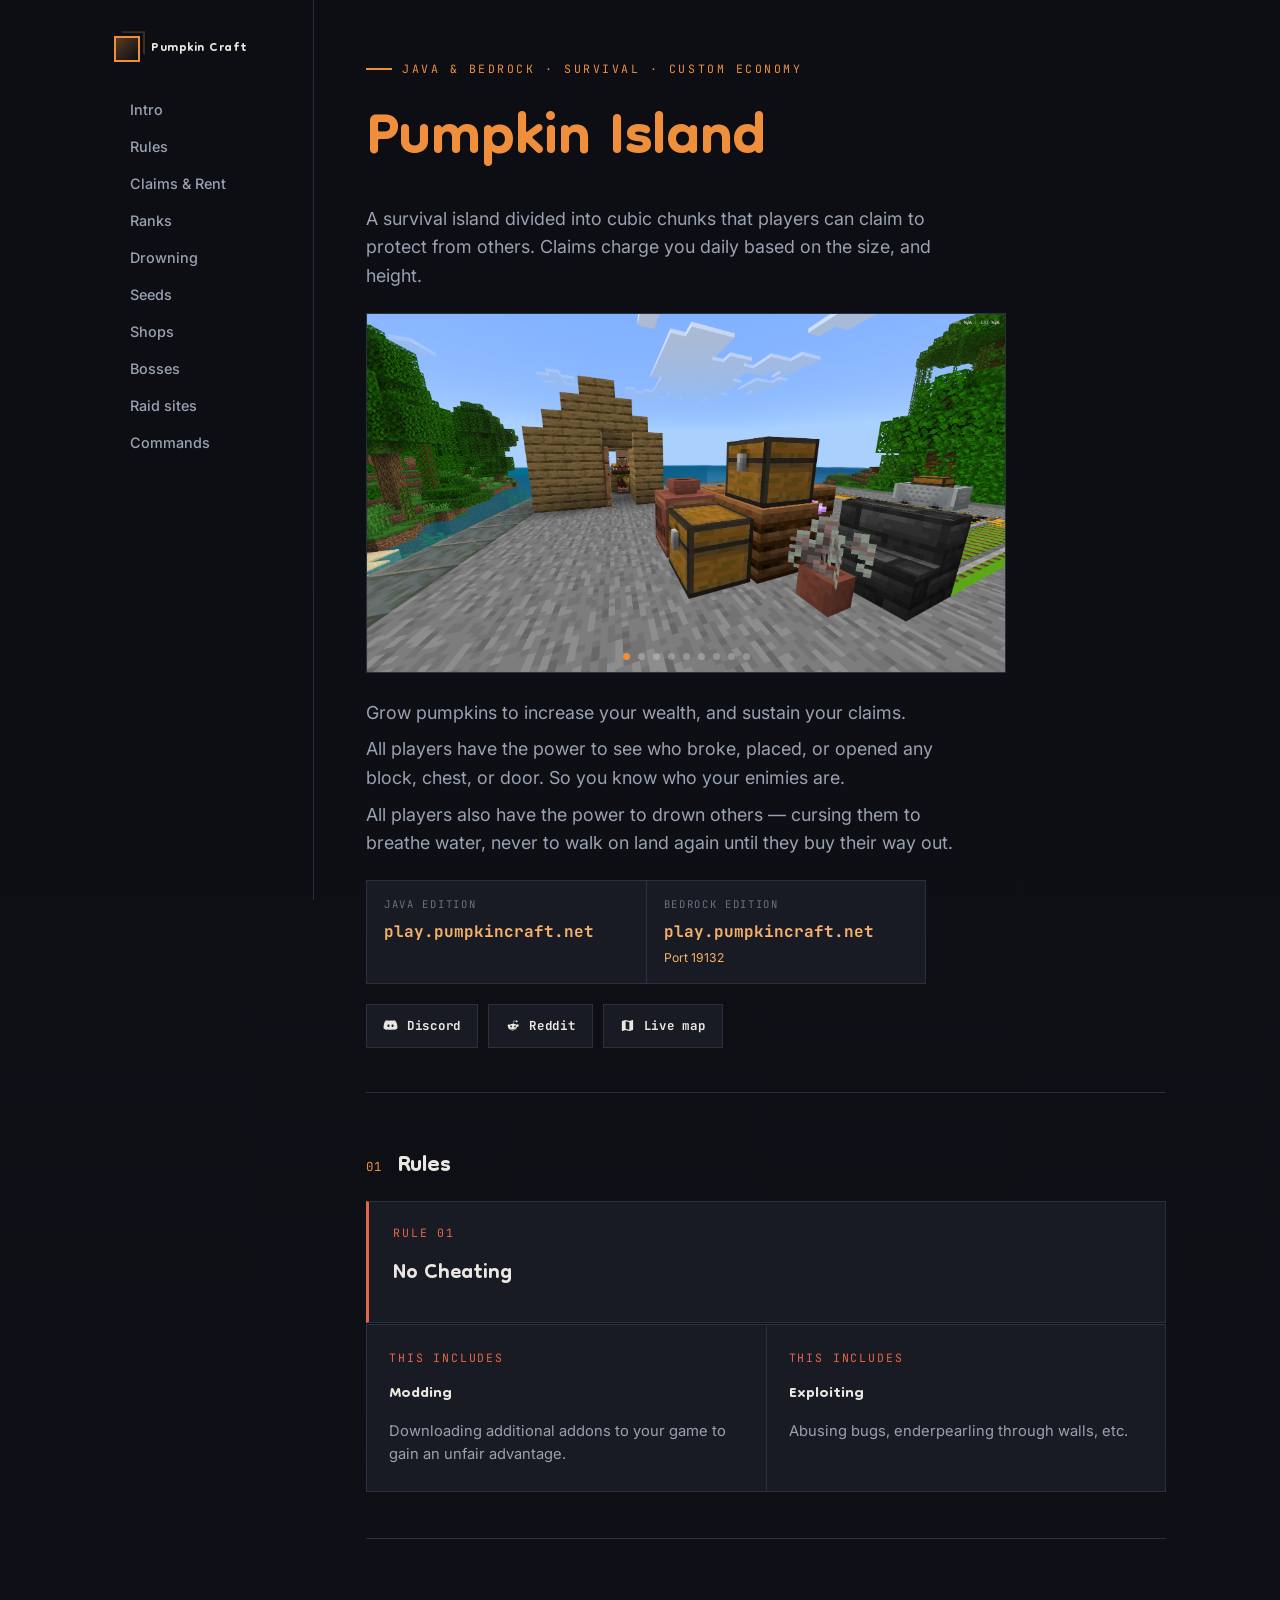
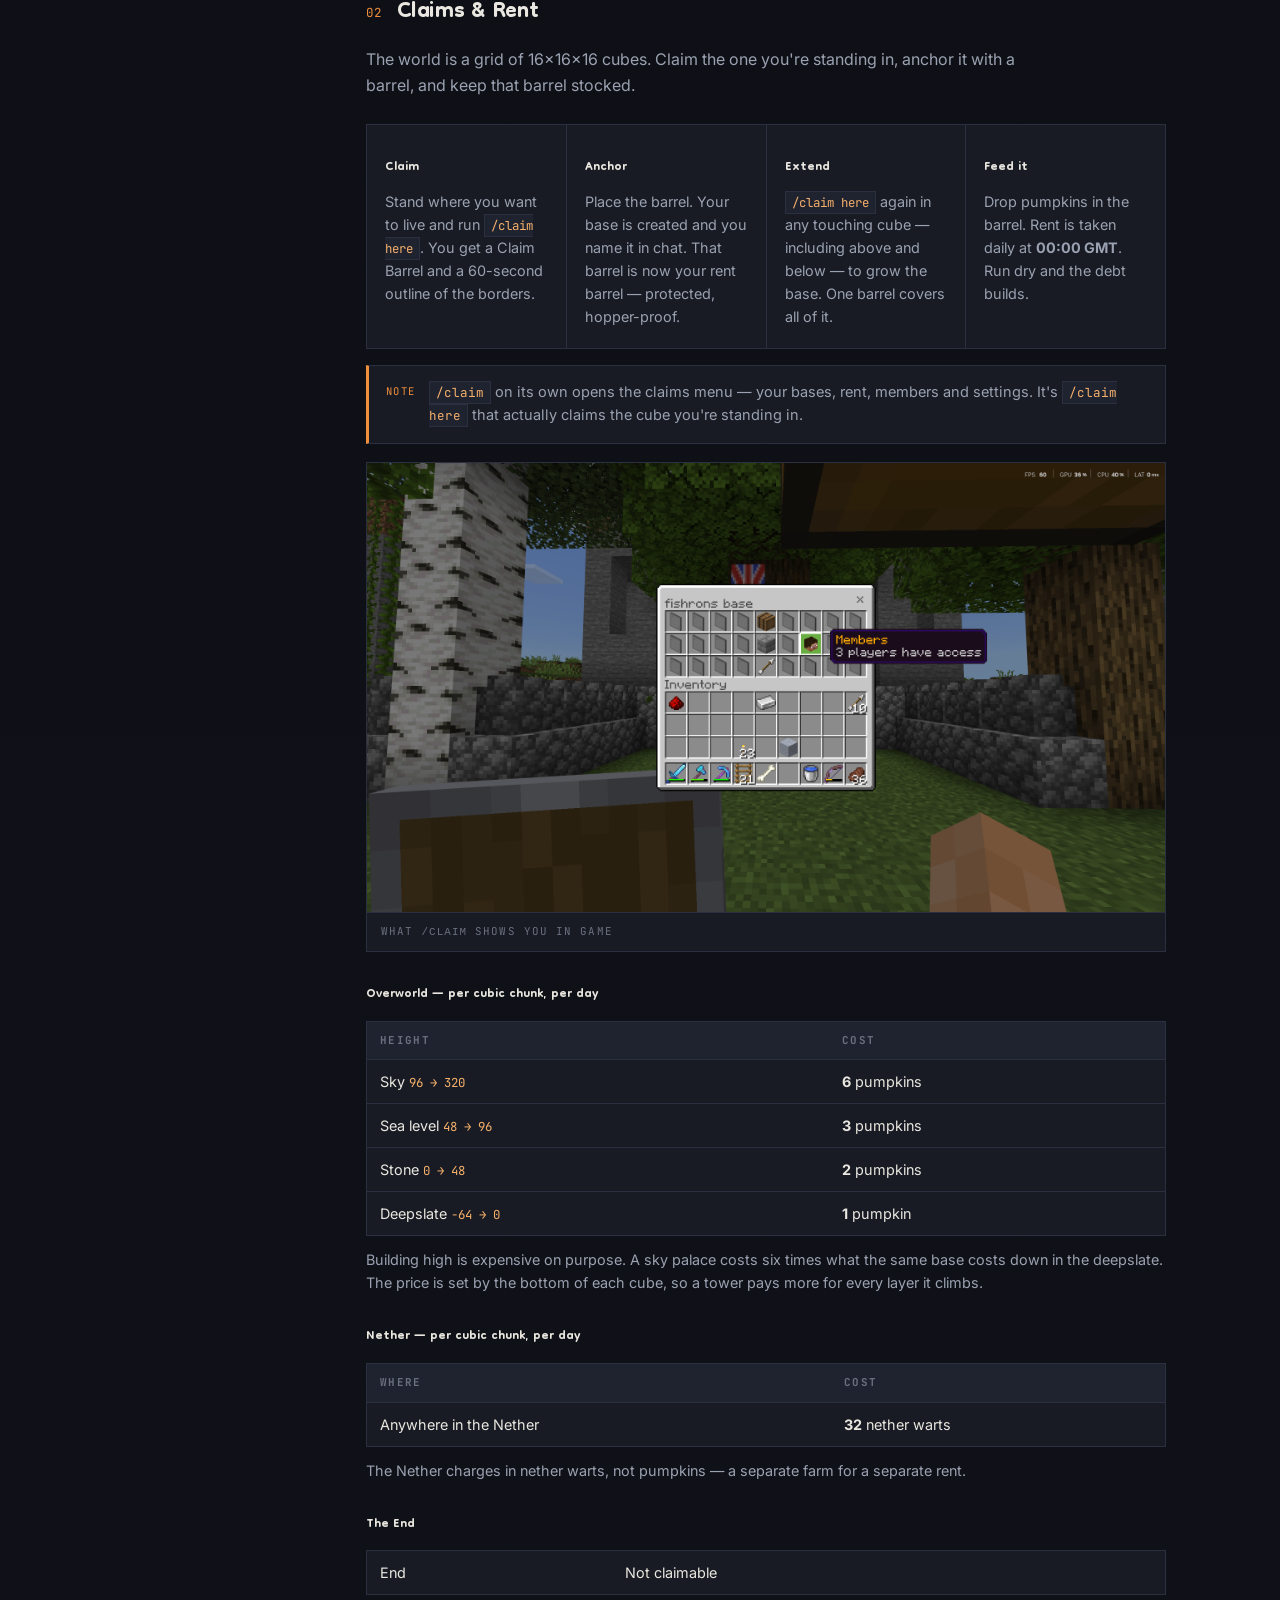
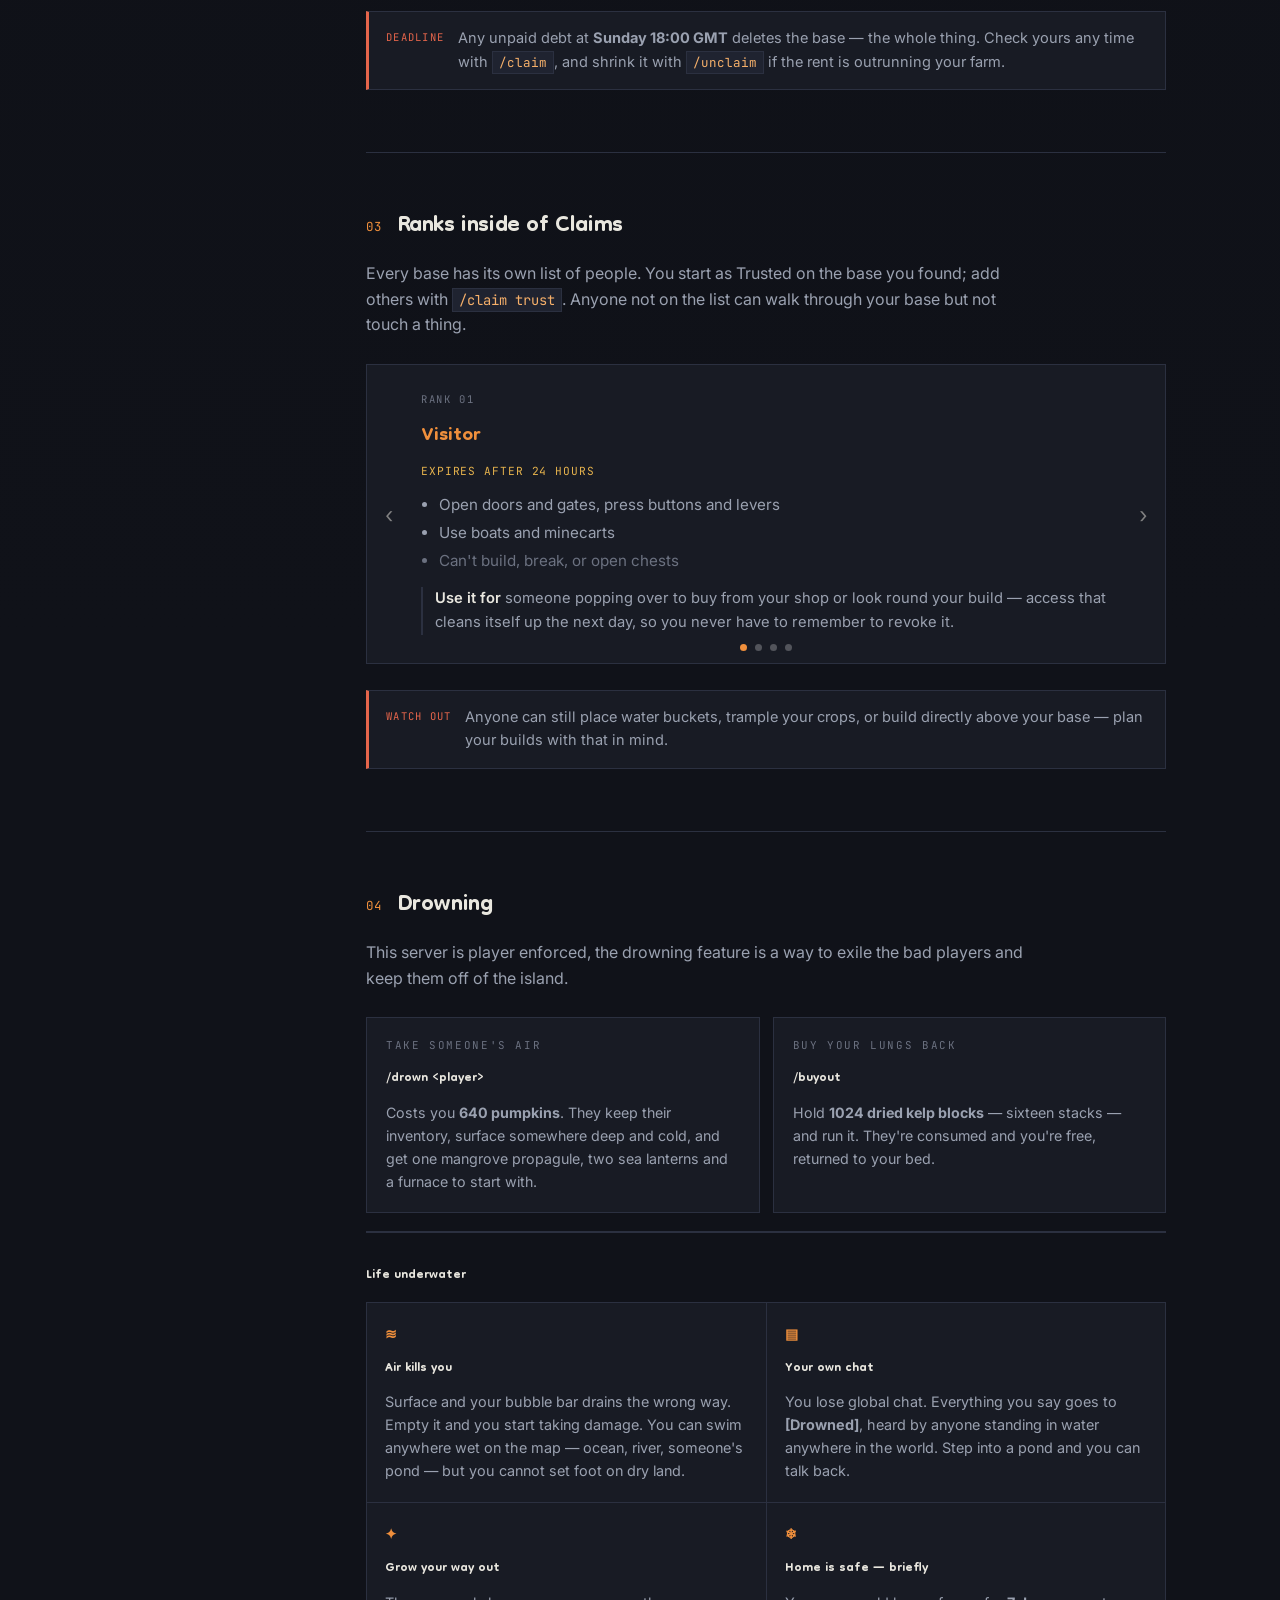
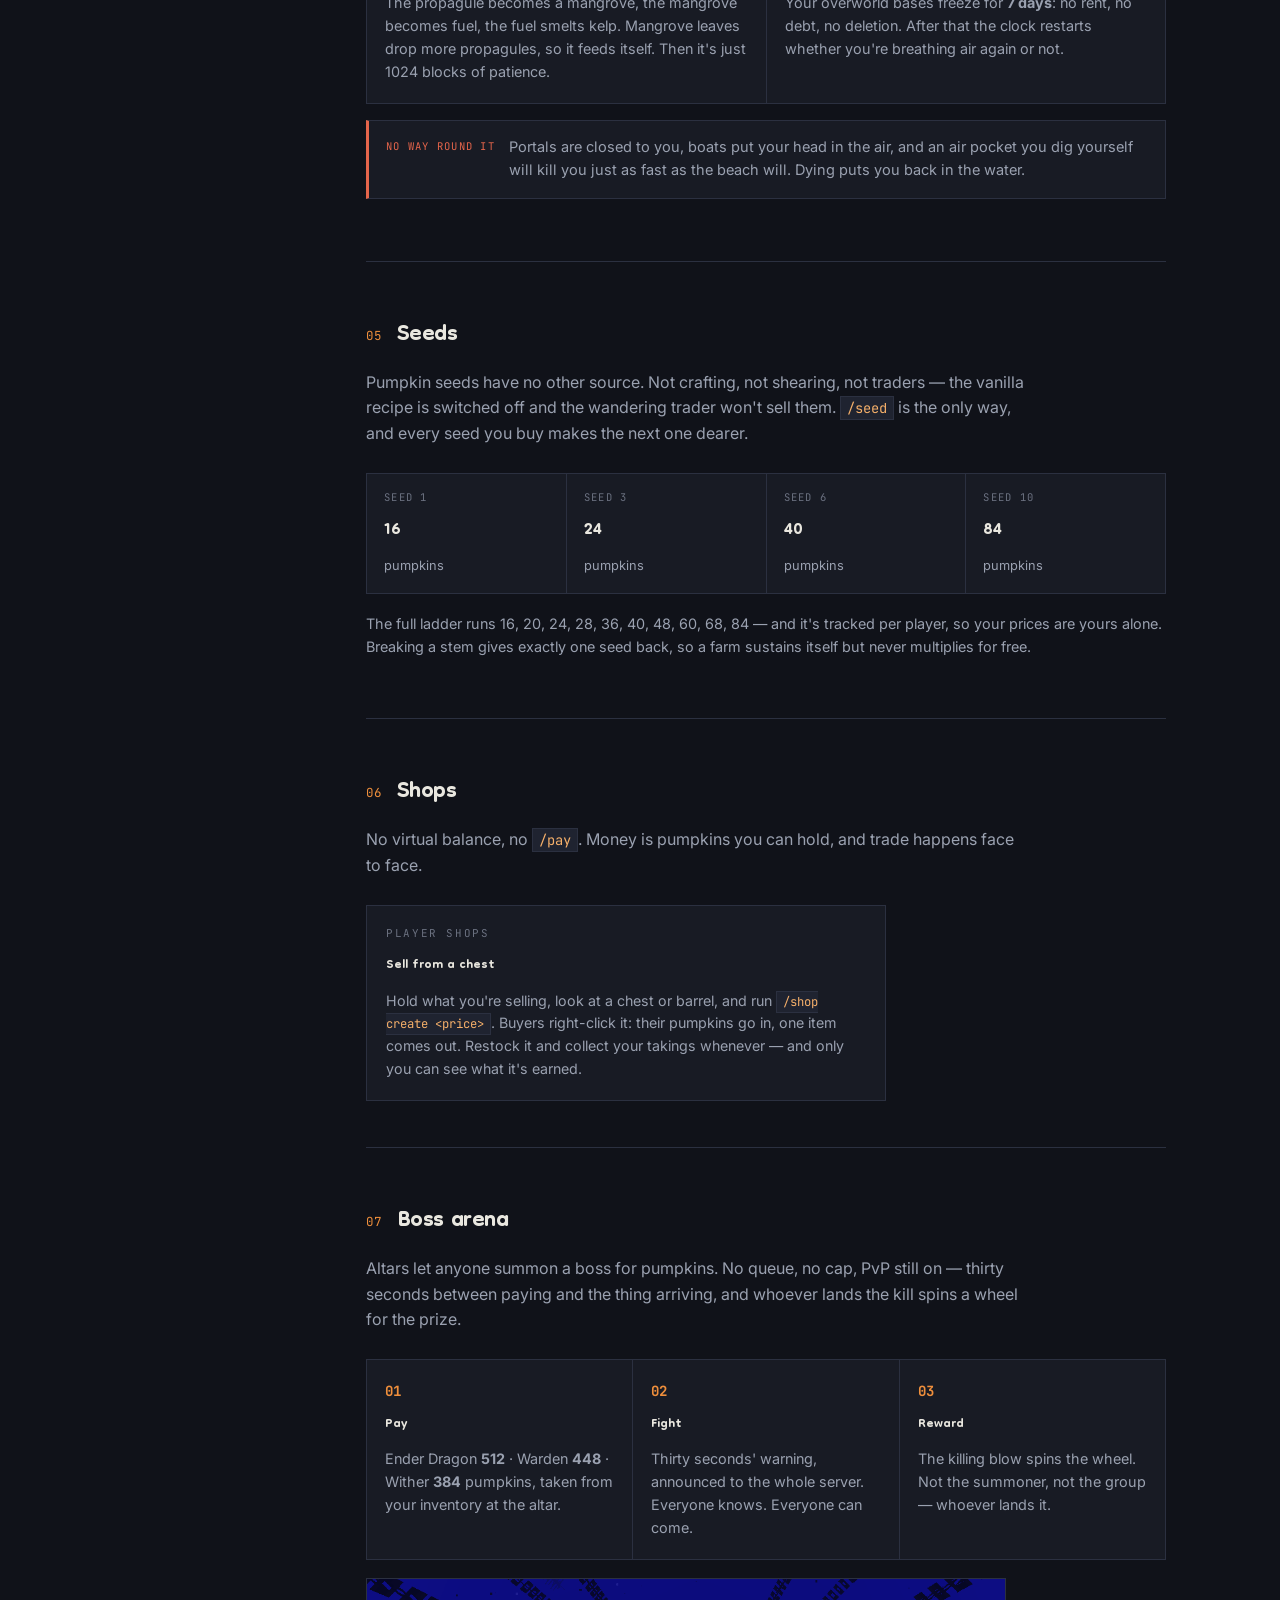
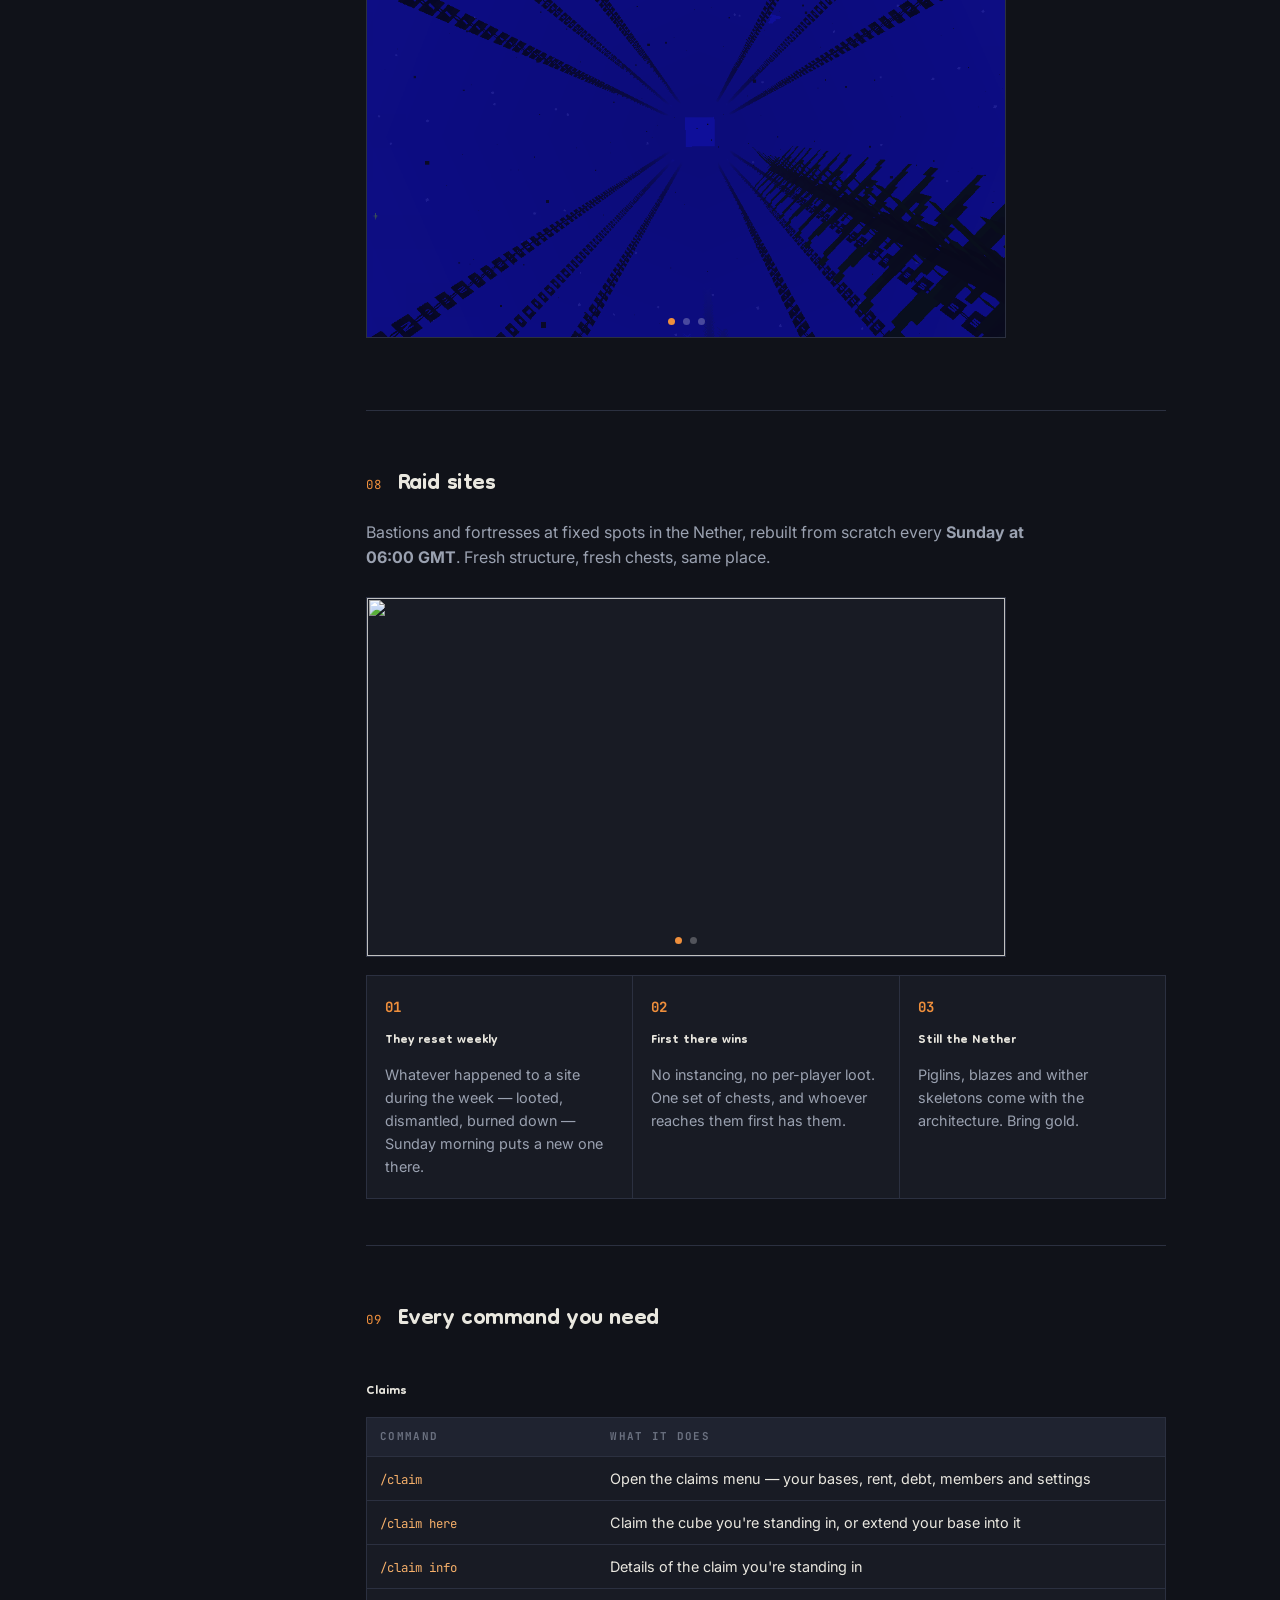
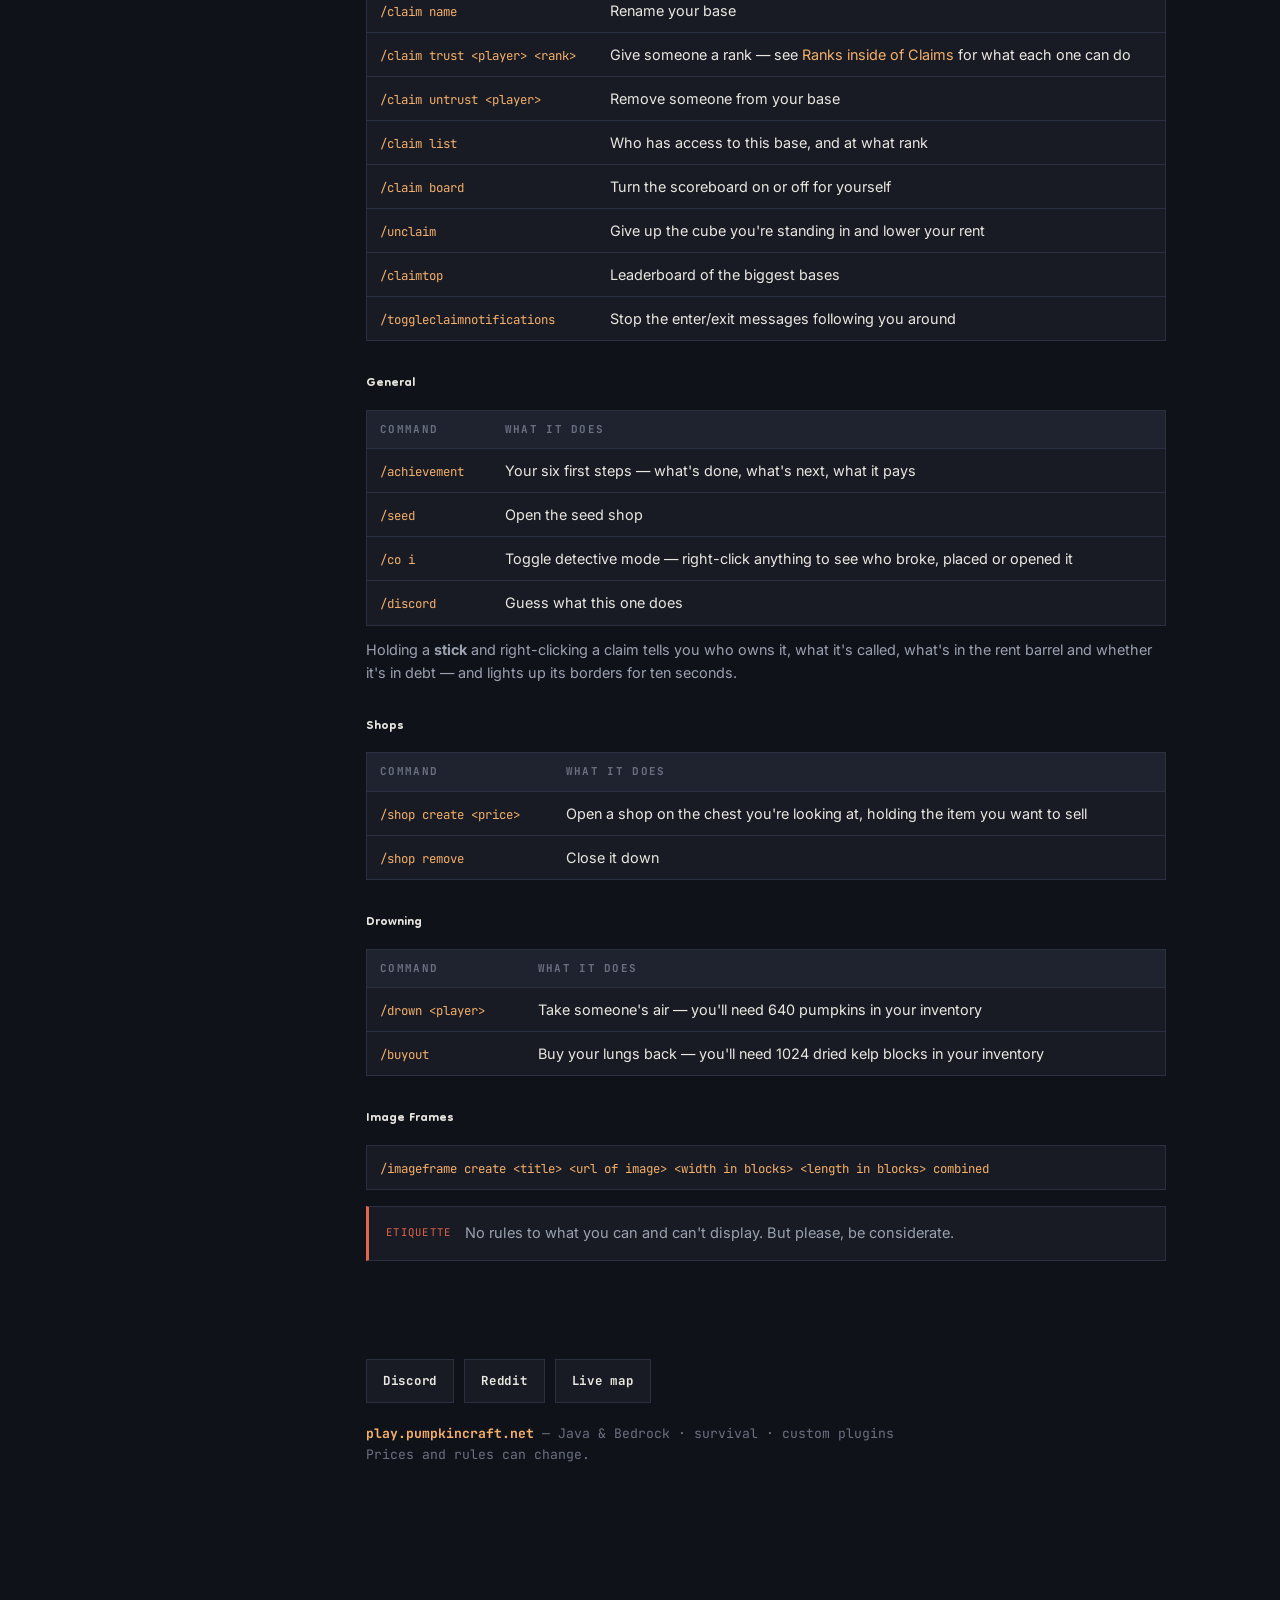
==== commit 72574081: "Update index.html big changes plus a picture" ====
--- a/index.html
+++ b/index.html
@@ -433,6 +433,10 @@
           <p>Hold <b>1024 dried kelp blocks</b> — sixteen stacks — and run it. They're consumed and you're free, returned to your bed.</p></div>
       </div>
 
+      <figure class="shot">
+        <img src="drimg1.png" alt="" loading="lazy">
+      </figure>
+
       <h3>Life underwater</h3>
       <div class="steps">
         <div class="step"><div class="k">≋</div><h4>Air kills you</h4>
